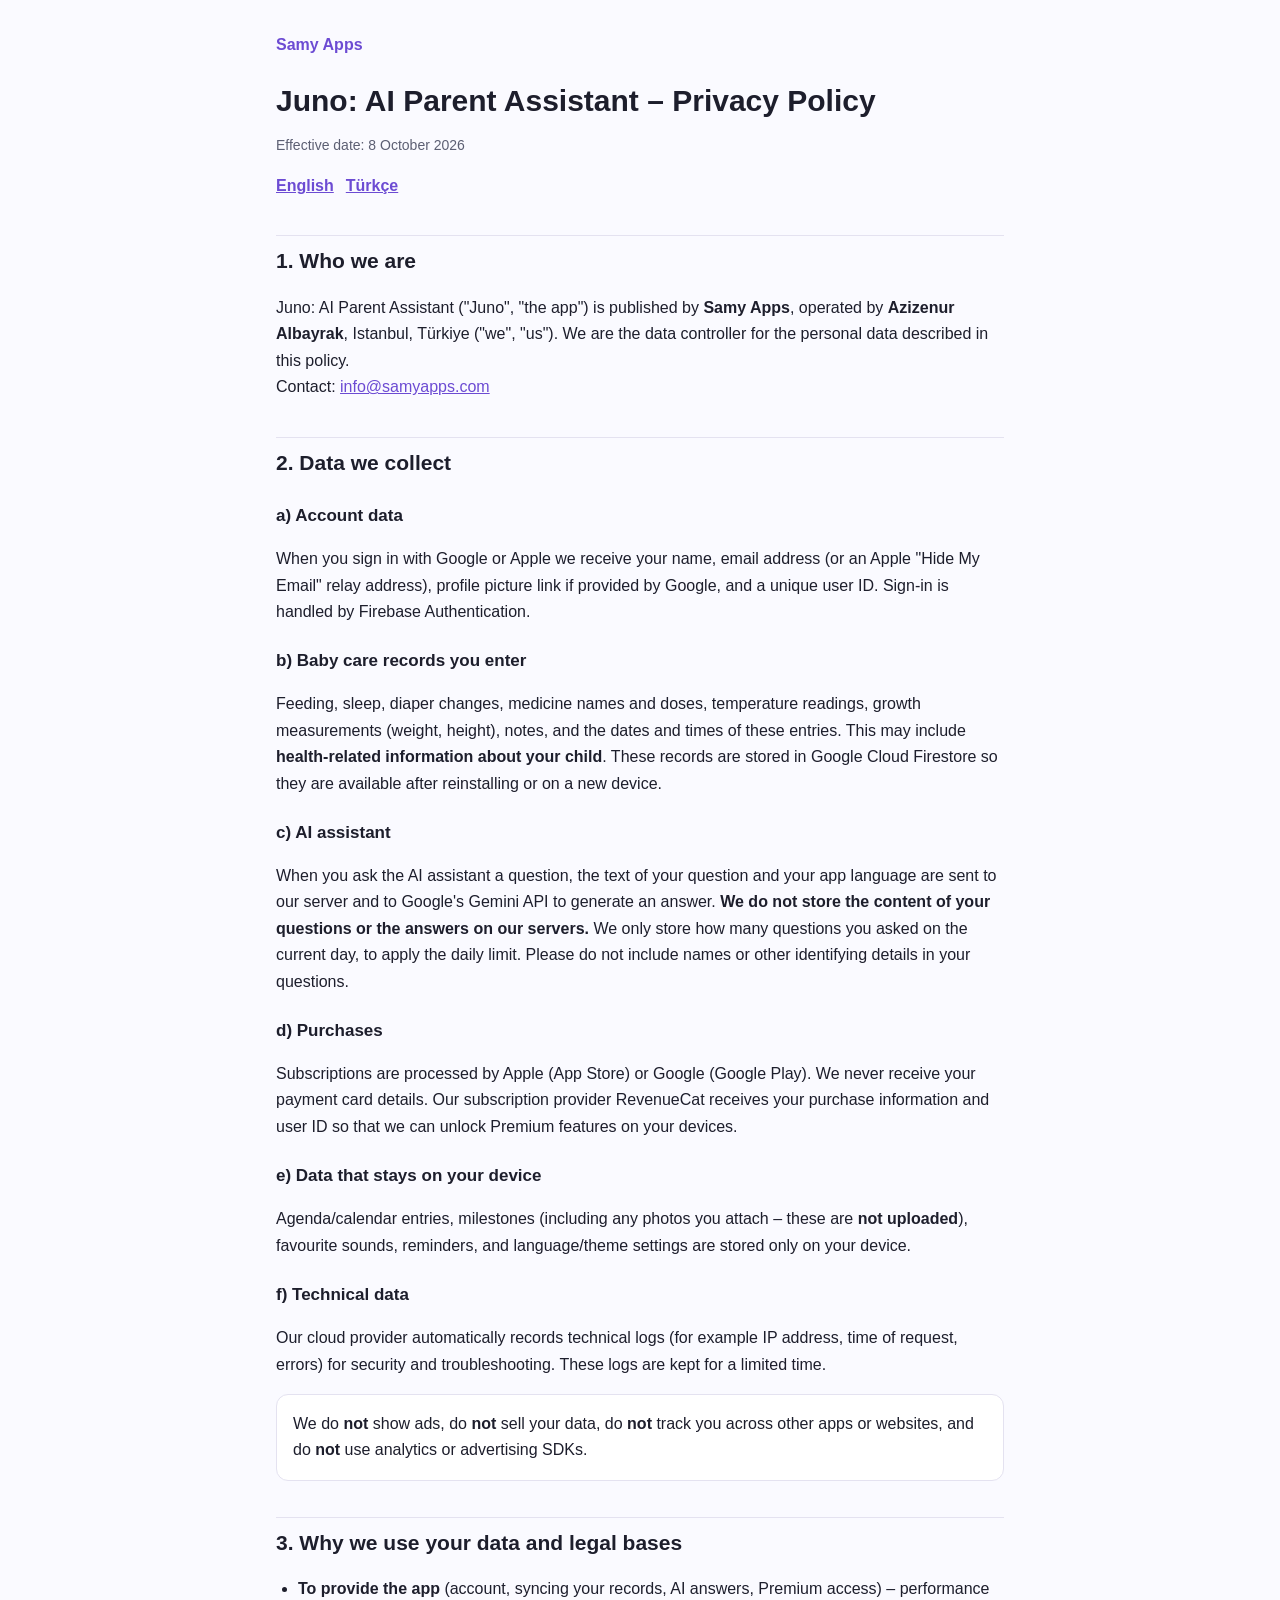
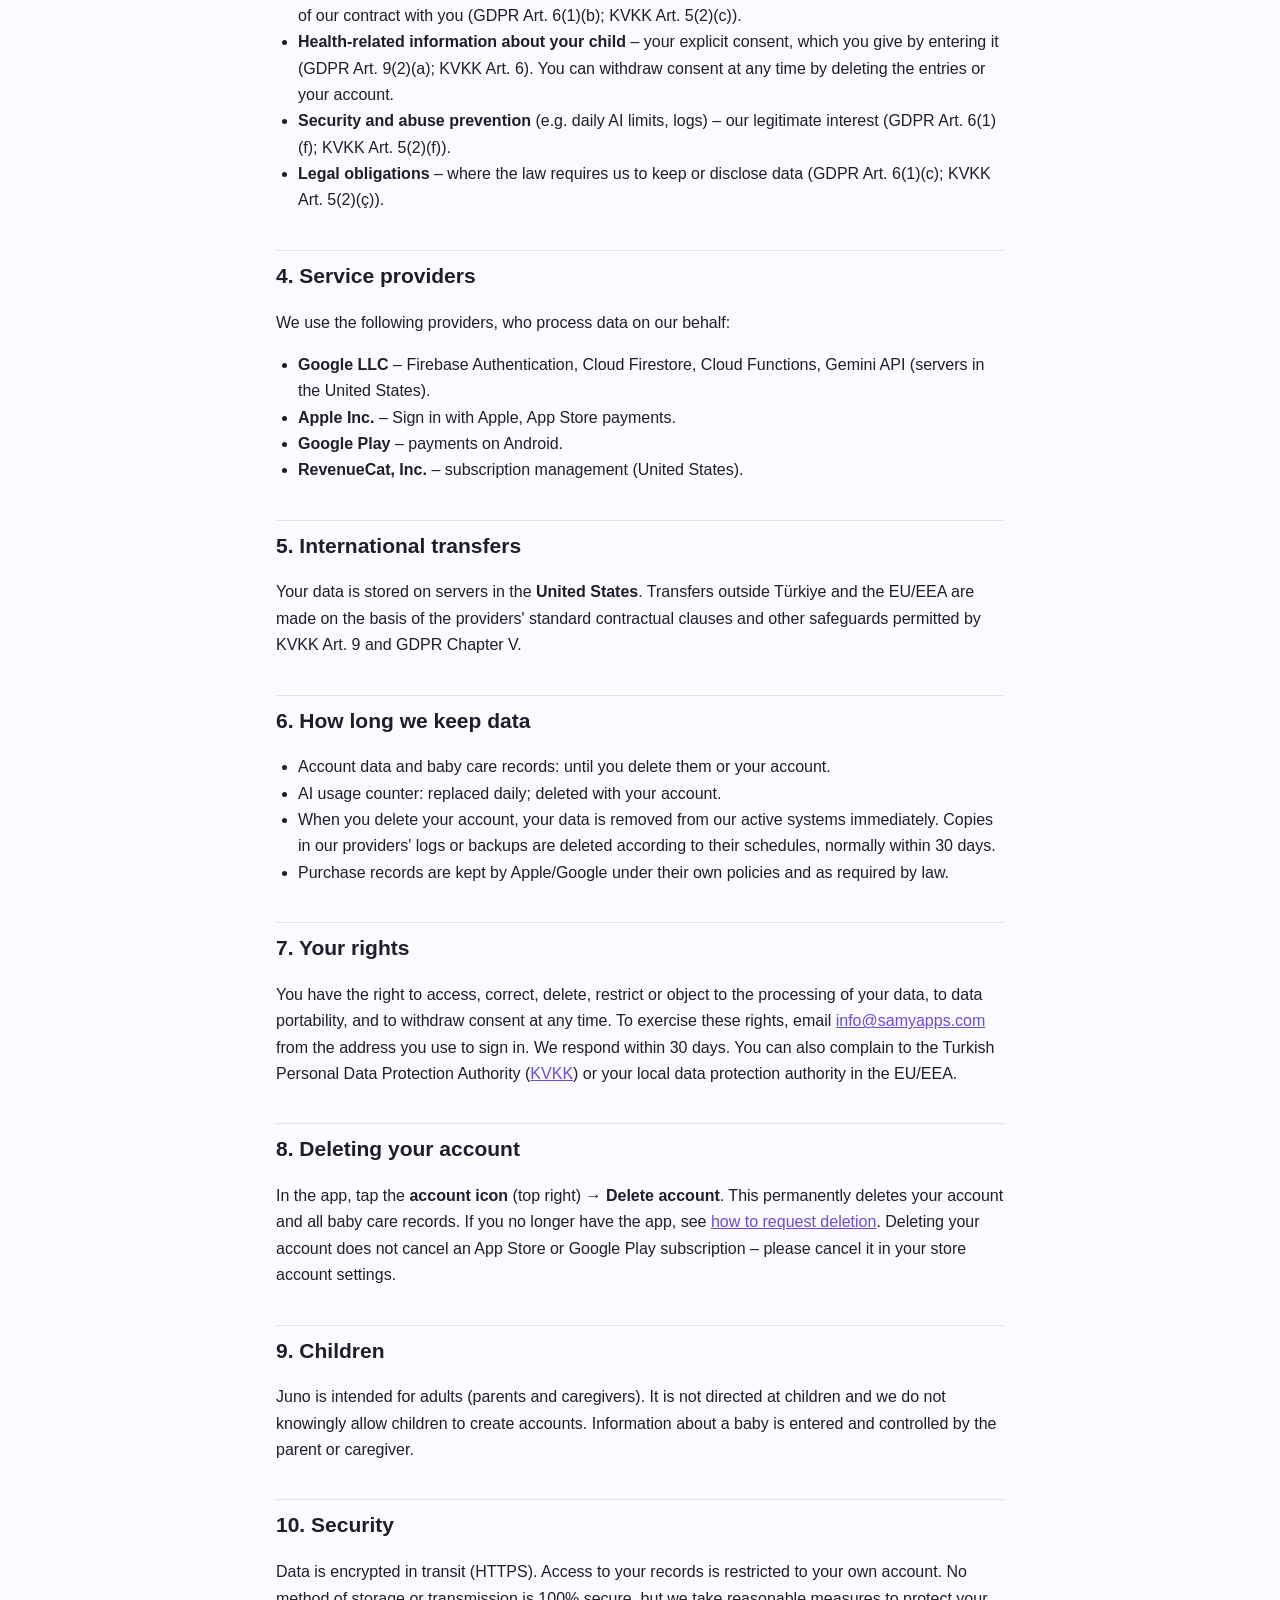
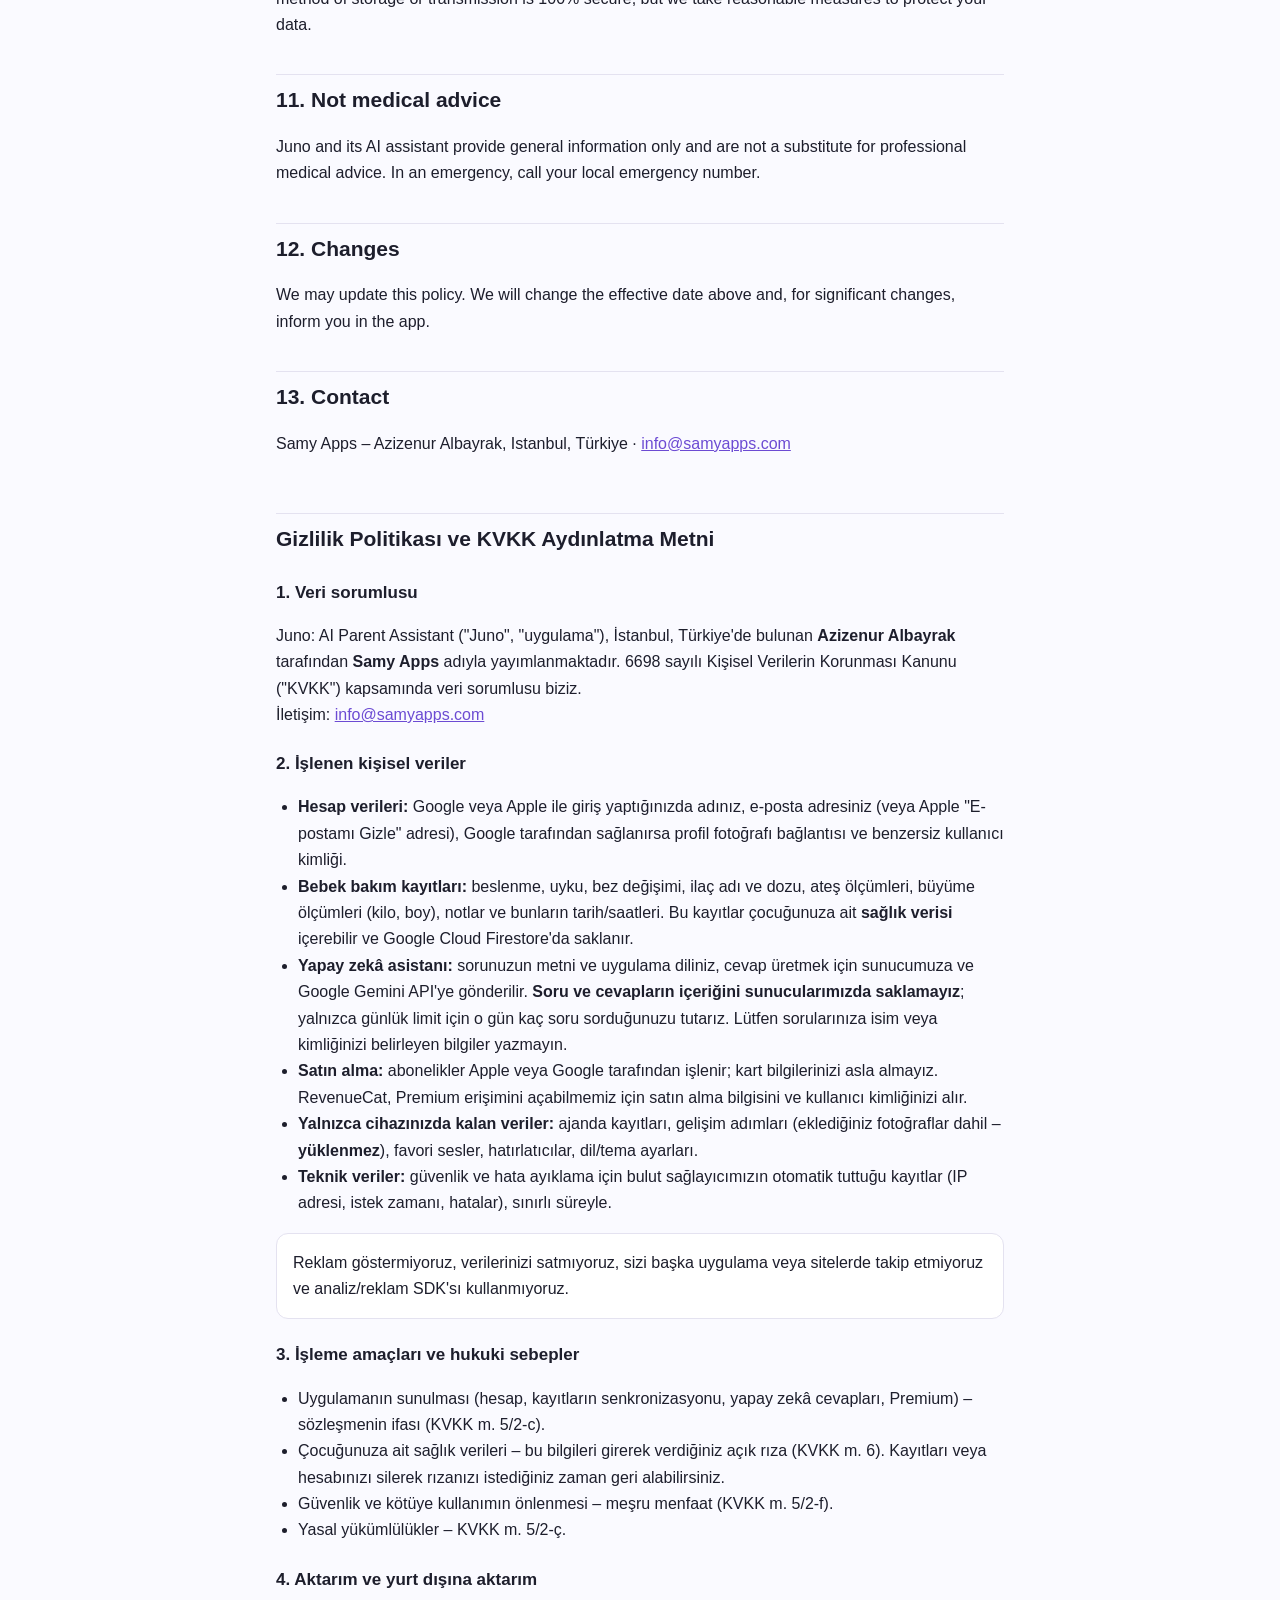
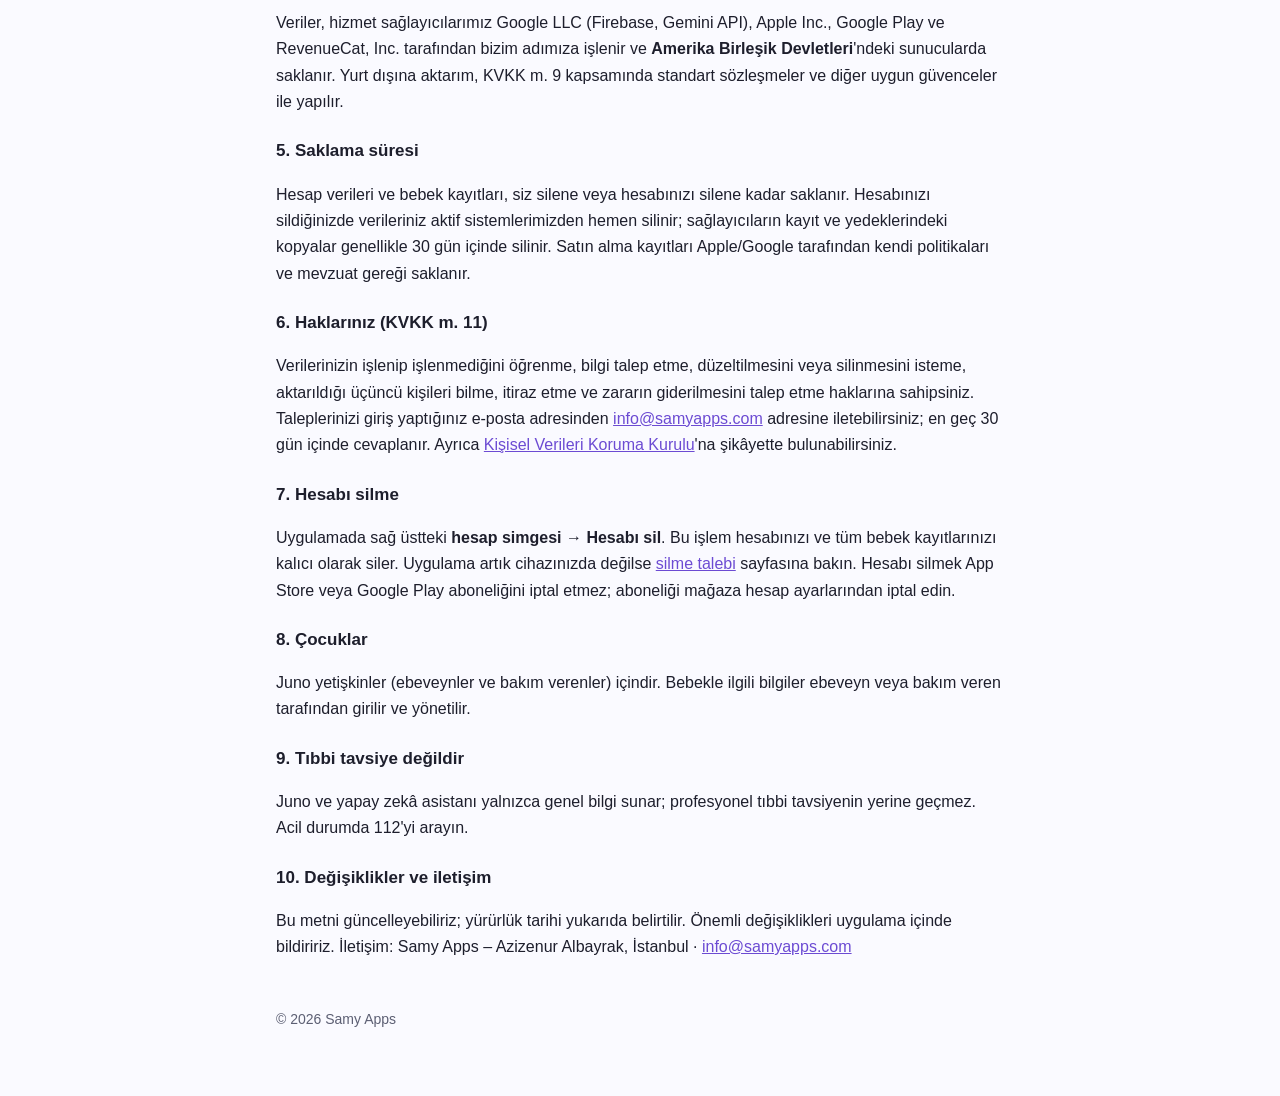
==== juno/privacy/index.html @ 51da1aa6 "Juno privacy policy, terms of use and account deletion pages Co-Authored-By: Claude Opus 5.5 <norepl" ====
<!doctype html>
<html lang="en">
<head>
<meta charset="utf-8">
<meta name="viewport" content="width=device-width, initial-scale=1">
<title>Juno – Privacy Policy</title>
<link rel="stylesheet" href="/style.css">
</head>
<body>
<main>
  <header><a class="brand" href="/">Samy Apps</a></header>
  <h1>Juno: AI Parent Assistant – Privacy Policy</h1>
  <p class="meta">Effective date: 8 October 2026</p>
  <nav class="lang"><a href="#en">English</a><a href="#tr">Türkçe</a></nav>

  <!-- ===================== ENGLISH ===================== -->
  <section id="en" lang="en">
  <h2>1. Who we are</h2>
  <p>Juno: AI Parent Assistant ("Juno", "the app") is published by <strong>Samy Apps</strong>, operated by
  <strong>Azizenur Albayrak</strong>, Istanbul, Türkiye ("we", "us"). We are the data controller for the
  personal data described in this policy.<br>
  Contact: <a href="mailto:info@samyapps.com">info@samyapps.com</a></p>

  <h2>2. Data we collect</h2>
  <h3>a) Account data</h3>
  <p>When you sign in with Google or Apple we receive your name, email address (or an Apple "Hide My Email"
  relay address), profile picture link if provided by Google, and a unique user ID. Sign-in is handled by
  Firebase Authentication.</p>

  <h3>b) Baby care records you enter</h3>
  <p>Feeding, sleep, diaper changes, medicine names and doses, temperature readings, growth measurements
  (weight, height), notes, and the dates and times of these entries. This may include
  <strong>health-related information about your child</strong>. These records are stored in Google Cloud
  Firestore so they are available after reinstalling or on a new device.</p>

  <h3>c) AI assistant</h3>
  <p>When you ask the AI assistant a question, the text of your question and your app language are sent to
  our server and to Google's Gemini API to generate an answer. <strong>We do not store the content of your
  questions or the answers on our servers.</strong> We only store how many questions you asked on the current
  day, to apply the daily limit. Please do not include names or other identifying details in your questions.</p>

  <h3>d) Purchases</h3>
  <p>Subscriptions are processed by Apple (App Store) or Google (Google Play). We never receive your payment
  card details. Our subscription provider RevenueCat receives your purchase information and user ID so that
  we can unlock Premium features on your devices.</p>

  <h3>e) Data that stays on your device</h3>
  <p>Agenda/calendar entries, milestones (including any photos you attach – these are <strong>not
  uploaded</strong>), favourite sounds, reminders, and language/theme settings are stored only on your
  device.</p>

  <h3>f) Technical data</h3>
  <p>Our cloud provider automatically records technical logs (for example IP address, time of request,
  errors) for security and troubleshooting. These logs are kept for a limited time.</p>

  <div class="box">We do <strong>not</strong> show ads, do <strong>not</strong> sell your data, do
  <strong>not</strong> track you across other apps or websites, and do <strong>not</strong> use analytics
  or advertising SDKs.</div>

  <h2>3. Why we use your data and legal bases</h2>
  <ul>
    <li><strong>To provide the app</strong> (account, syncing your records, AI answers, Premium access) –
    performance of our contract with you (GDPR Art. 6(1)(b); KVKK Art. 5(2)(c)).</li>
    <li><strong>Health-related information about your child</strong> – your explicit consent, which you give
    by entering it (GDPR Art. 9(2)(a); KVKK Art. 6). You can withdraw consent at any time by deleting the
    entries or your account.</li>
    <li><strong>Security and abuse prevention</strong> (e.g. daily AI limits, logs) – our legitimate interest
    (GDPR Art. 6(1)(f); KVKK Art. 5(2)(f)).</li>
    <li><strong>Legal obligations</strong> – where the law requires us to keep or disclose data
    (GDPR Art. 6(1)(c); KVKK Art. 5(2)(ç)).</li>
  </ul>

  <h2>4. Service providers</h2>
  <p>We use the following providers, who process data on our behalf:</p>
  <ul>
    <li><strong>Google LLC</strong> – Firebase Authentication, Cloud Firestore, Cloud Functions, Gemini API
    (servers in the United States).</li>
    <li><strong>Apple Inc.</strong> – Sign in with Apple, App Store payments.</li>
    <li><strong>Google Play</strong> – payments on Android.</li>
    <li><strong>RevenueCat, Inc.</strong> – subscription management (United States).</li>
  </ul>

  <h2>5. International transfers</h2>
  <p>Your data is stored on servers in the <strong>United States</strong>. Transfers outside Türkiye and the
  EU/EEA are made on the basis of the providers' standard contractual clauses and other safeguards permitted
  by KVKK Art. 9 and GDPR Chapter V.</p>

  <h2>6. How long we keep data</h2>
  <ul>
    <li>Account data and baby care records: until you delete them or your account.</li>
    <li>AI usage counter: replaced daily; deleted with your account.</li>
    <li>When you delete your account, your data is removed from our active systems immediately. Copies in
    our providers' logs or backups are deleted according to their schedules, normally within 30 days.</li>
    <li>Purchase records are kept by Apple/Google under their own policies and as required by law.</li>
  </ul>

  <h2>7. Your rights</h2>
  <p>You have the right to access, correct, delete, restrict or object to the processing of your data, to
  data portability, and to withdraw consent at any time. To exercise these rights, email
  <a href="mailto:info@samyapps.com">info@samyapps.com</a> from the address you use to sign in. We respond
  within 30 days. You can also complain to the Turkish Personal Data Protection Authority
  (<a href="https://www.kvkk.gov.tr">KVKK</a>) or your local data protection authority in the EU/EEA.</p>

  <h2>8. Deleting your account</h2>
  <p>In the app, tap the <strong>account icon</strong> (top right) → <strong>Delete account</strong>.
  This permanently deletes your account and all baby care records. If you no longer have the app, see
  <a href="/juno/delete-account/">how to request deletion</a>. Deleting your account does not cancel an
  App Store or Google Play subscription – please cancel it in your store account settings.</p>

  <h2>9. Children</h2>
  <p>Juno is intended for adults (parents and caregivers). It is not directed at children and we do not
  knowingly allow children to create accounts. Information about a baby is entered and controlled by the
  parent or caregiver.</p>

  <h2>10. Security</h2>
  <p>Data is encrypted in transit (HTTPS). Access to your records is restricted to your own account. No
  method of storage or transmission is 100% secure, but we take reasonable measures to protect your data.</p>

  <h2>11. Not medical advice</h2>
  <p>Juno and its AI assistant provide general information only and are not a substitute for professional
  medical advice. In an emergency, call your local emergency number.</p>

  <h2>12. Changes</h2>
  <p>We may update this policy. We will change the effective date above and, for significant changes,
  inform you in the app.</p>

  <h2>13. Contact</h2>
  <p>Samy Apps – Azizenur Albayrak, Istanbul, Türkiye ·
  <a href="mailto:info@samyapps.com">info@samyapps.com</a></p>
  </section>

  <!-- ===================== TÜRKÇE ===================== -->
  <section id="tr" lang="tr">
  <h2 style="margin-top:56px">Gizlilik Politikası ve KVKK Aydınlatma Metni</h2>

  <h3>1. Veri sorumlusu</h3>
  <p>Juno: AI Parent Assistant ("Juno", "uygulama"), İstanbul, Türkiye'de bulunan <strong>Azizenur
  Albayrak</strong> tarafından <strong>Samy Apps</strong> adıyla yayımlanmaktadır. 6698 sayılı Kişisel
  Verilerin Korunması Kanunu ("KVKK") kapsamında veri sorumlusu biziz.<br>
  İletişim: <a href="mailto:info@samyapps.com">info@samyapps.com</a></p>

  <h3>2. İşlenen kişisel veriler</h3>
  <ul>
    <li><strong>Hesap verileri:</strong> Google veya Apple ile giriş yaptığınızda adınız, e-posta adresiniz
    (veya Apple "E-postamı Gizle" adresi), Google tarafından sağlanırsa profil fotoğrafı bağlantısı ve benzersiz
    kullanıcı kimliği.</li>
    <li><strong>Bebek bakım kayıtları:</strong> beslenme, uyku, bez değişimi, ilaç adı ve dozu, ateş ölçümleri,
    büyüme ölçümleri (kilo, boy), notlar ve bunların tarih/saatleri. Bu kayıtlar çocuğunuza ait <strong>sağlık
    verisi</strong> içerebilir ve Google Cloud Firestore'da saklanır.</li>
    <li><strong>Yapay zekâ asistanı:</strong> sorunuzun metni ve uygulama diliniz, cevap üretmek için
    sunucumuza ve Google Gemini API'ye gönderilir. <strong>Soru ve cevapların içeriğini sunucularımızda
    saklamayız</strong>; yalnızca günlük limit için o gün kaç soru sorduğunuzu tutarız. Lütfen sorularınıza
    isim veya kimliğinizi belirleyen bilgiler yazmayın.</li>
    <li><strong>Satın alma:</strong> abonelikler Apple veya Google tarafından işlenir; kart bilgilerinizi
    asla almayız. RevenueCat, Premium erişimini açabilmemiz için satın alma bilgisini ve kullanıcı kimliğinizi
    alır.</li>
    <li><strong>Yalnızca cihazınızda kalan veriler:</strong> ajanda kayıtları, gelişim adımları (eklediğiniz
    fotoğraflar dahil – <strong>yüklenmez</strong>), favori sesler, hatırlatıcılar, dil/tema ayarları.</li>
    <li><strong>Teknik veriler:</strong> güvenlik ve hata ayıklama için bulut sağlayıcımızın otomatik tuttuğu
    kayıtlar (IP adresi, istek zamanı, hatalar), sınırlı süreyle.</li>
  </ul>
  <div class="box">Reklam göstermiyoruz, verilerinizi satmıyoruz, sizi başka uygulama veya sitelerde takip
  etmiyoruz ve analiz/reklam SDK'sı kullanmıyoruz.</div>

  <h3>3. İşleme amaçları ve hukuki sebepler</h3>
  <ul>
    <li>Uygulamanın sunulması (hesap, kayıtların senkronizasyonu, yapay zekâ cevapları, Premium) – sözleşmenin
    ifası (KVKK m. 5/2-c).</li>
    <li>Çocuğunuza ait sağlık verileri – bu bilgileri girerek verdiğiniz açık rıza (KVKK m. 6). Kayıtları veya
    hesabınızı silerek rızanızı istediğiniz zaman geri alabilirsiniz.</li>
    <li>Güvenlik ve kötüye kullanımın önlenmesi – meşru menfaat (KVKK m. 5/2-f).</li>
    <li>Yasal yükümlülükler – KVKK m. 5/2-ç.</li>
  </ul>

  <h3>4. Aktarım ve yurt dışına aktarım</h3>
  <p>Veriler, hizmet sağlayıcılarımız Google LLC (Firebase, Gemini API), Apple Inc., Google Play ve
  RevenueCat, Inc. tarafından bizim adımıza işlenir ve <strong>Amerika Birleşik Devletleri</strong>'ndeki
  sunucularda saklanır. Yurt dışına aktarım, KVKK m. 9 kapsamında standart sözleşmeler ve diğer uygun
  güvenceler ile yapılır.</p>

  <h3>5. Saklama süresi</h3>
  <p>Hesap verileri ve bebek kayıtları, siz silene veya hesabınızı silene kadar saklanır. Hesabınızı
  sildiğinizde verileriniz aktif sistemlerimizden hemen silinir; sağlayıcıların kayıt ve yedeklerindeki
  kopyalar genellikle 30 gün içinde silinir. Satın alma kayıtları Apple/Google tarafından kendi politikaları
  ve mevzuat gereği saklanır.</p>

  <h3>6. Haklarınız (KVKK m. 11)</h3>
  <p>Verilerinizin işlenip işlenmediğini öğrenme, bilgi talep etme, düzeltilmesini veya silinmesini isteme,
  aktarıldığı üçüncü kişileri bilme, itiraz etme ve zararın giderilmesini talep etme haklarına sahipsiniz.
  Taleplerinizi giriş yaptığınız e-posta adresinden <a href="mailto:info@samyapps.com">info@samyapps.com</a>
  adresine iletebilirsiniz; en geç 30 gün içinde cevaplanır. Ayrıca
  <a href="https://www.kvkk.gov.tr">Kişisel Verileri Koruma Kurulu</a>'na şikâyette bulunabilirsiniz.</p>

  <h3>7. Hesabı silme</h3>
  <p>Uygulamada sağ üstteki <strong>hesap simgesi</strong> → <strong>Hesabı sil</strong>. Bu işlem hesabınızı
  ve tüm bebek kayıtlarınızı kalıcı olarak siler. Uygulama artık cihazınızda değilse
  <a href="/juno/delete-account/#tr">silme talebi</a> sayfasına bakın. Hesabı silmek App Store veya Google Play
  aboneliğini iptal etmez; aboneliği mağaza hesap ayarlarından iptal edin.</p>

  <h3>8. Çocuklar</h3>
  <p>Juno yetişkinler (ebeveynler ve bakım verenler) içindir. Bebekle ilgili bilgiler ebeveyn veya bakım
  veren tarafından girilir ve yönetilir.</p>

  <h3>9. Tıbbi tavsiye değildir</h3>
  <p>Juno ve yapay zekâ asistanı yalnızca genel bilgi sunar; profesyonel tıbbi tavsiyenin yerine geçmez.
  Acil durumda 112'yi arayın.</p>

  <h3>10. Değişiklikler ve iletişim</h3>
  <p>Bu metni güncelleyebiliriz; yürürlük tarihi yukarıda belirtilir. Önemli değişiklikleri uygulama içinde
  bildiririz. İletişim: Samy Apps – Azizenur Albayrak, İstanbul ·
  <a href="mailto:info@samyapps.com">info@samyapps.com</a></p>
  </section>

  <footer>© 2026 Samy Apps</footer>
</main>
</body>
</html>
---- style.css ----
:root {
  --bg: #fafaff;
  --text: #1d1e2c;
  --muted: #5c5f73;
  --accent: #6c4bd3;
  --line: #e4e2f0;
  --card: #ffffff;
}
@media (prefers-color-scheme: dark) {
  :root {
    --bg: #0f1018;
    --text: #e9e8f2;
    --muted: #a3a2b8;
    --accent: #a993ff;
    --line: #2a2a3a;
    --card: #171826;
  }
}
* { box-sizing: border-box; }
body {
  margin: 0;
  background: var(--bg);
  color: var(--text);
  font: 16px/1.65 -apple-system, BlinkMacSystemFont, "Segoe UI", Roboto, sans-serif;
}
main { max-width: 760px; margin: 0 auto; padding: 32px 16px 64px; }
header { margin-bottom: 24px; }
header .brand { color: var(--accent); font-weight: 700; text-decoration: none; }
h1 { font-size: 30px; line-height: 1.25; margin: 8px 0 4px; }
h2 { font-size: 21px; margin: 36px 0 8px; padding-top: 8px; border-top: 1px solid var(--line); }
h3 { font-size: 17px; margin: 22px 0 4px; }
p, li { color: var(--text); }
.meta { color: var(--muted); font-size: 14px; }
.lang { display: flex; gap: 12px; margin: 16px 0 8px; }
.lang a { color: var(--accent); font-weight: 600; }
.box { background: var(--card); border: 1px solid var(--line); border-radius: 12px; padding: 16px; margin: 16px 0; }
a { color: var(--accent); }
ul { padding-left: 22px; }
footer { margin-top: 48px; color: var(--muted); font-size: 14px; }
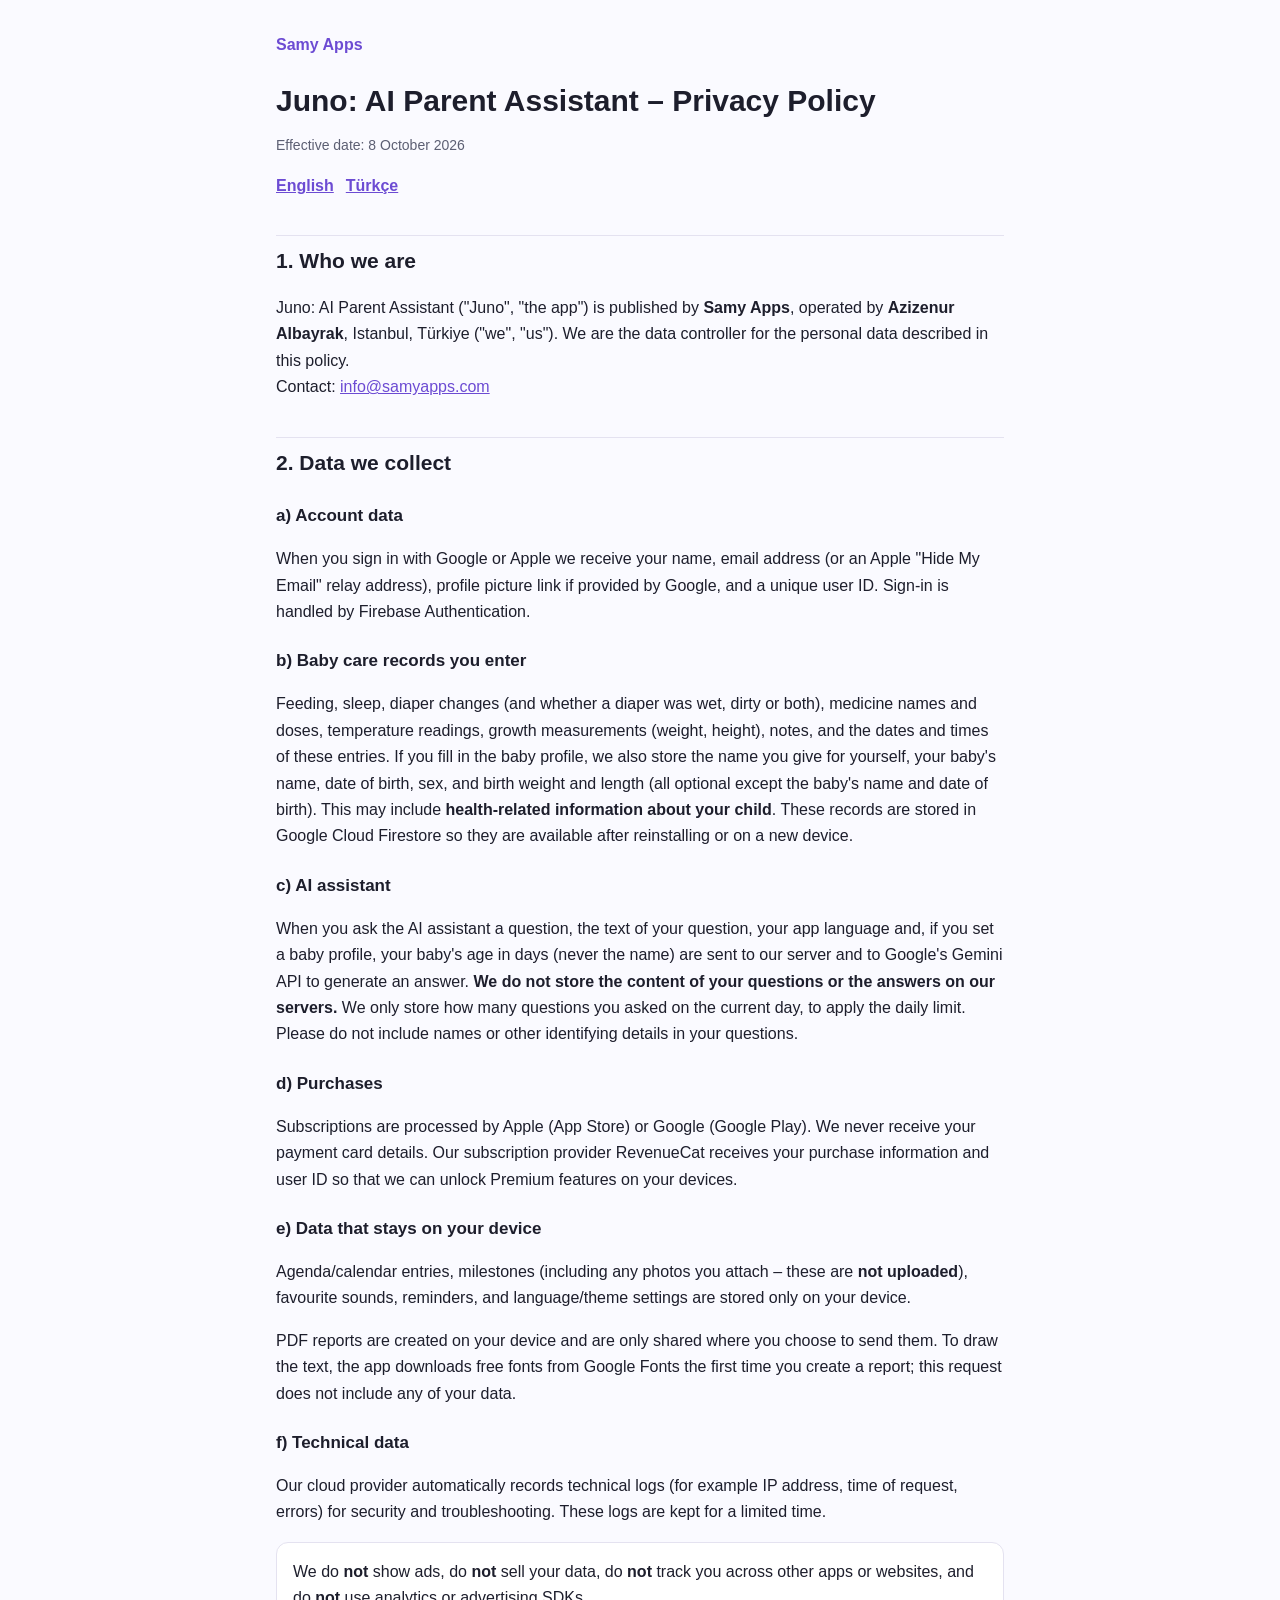
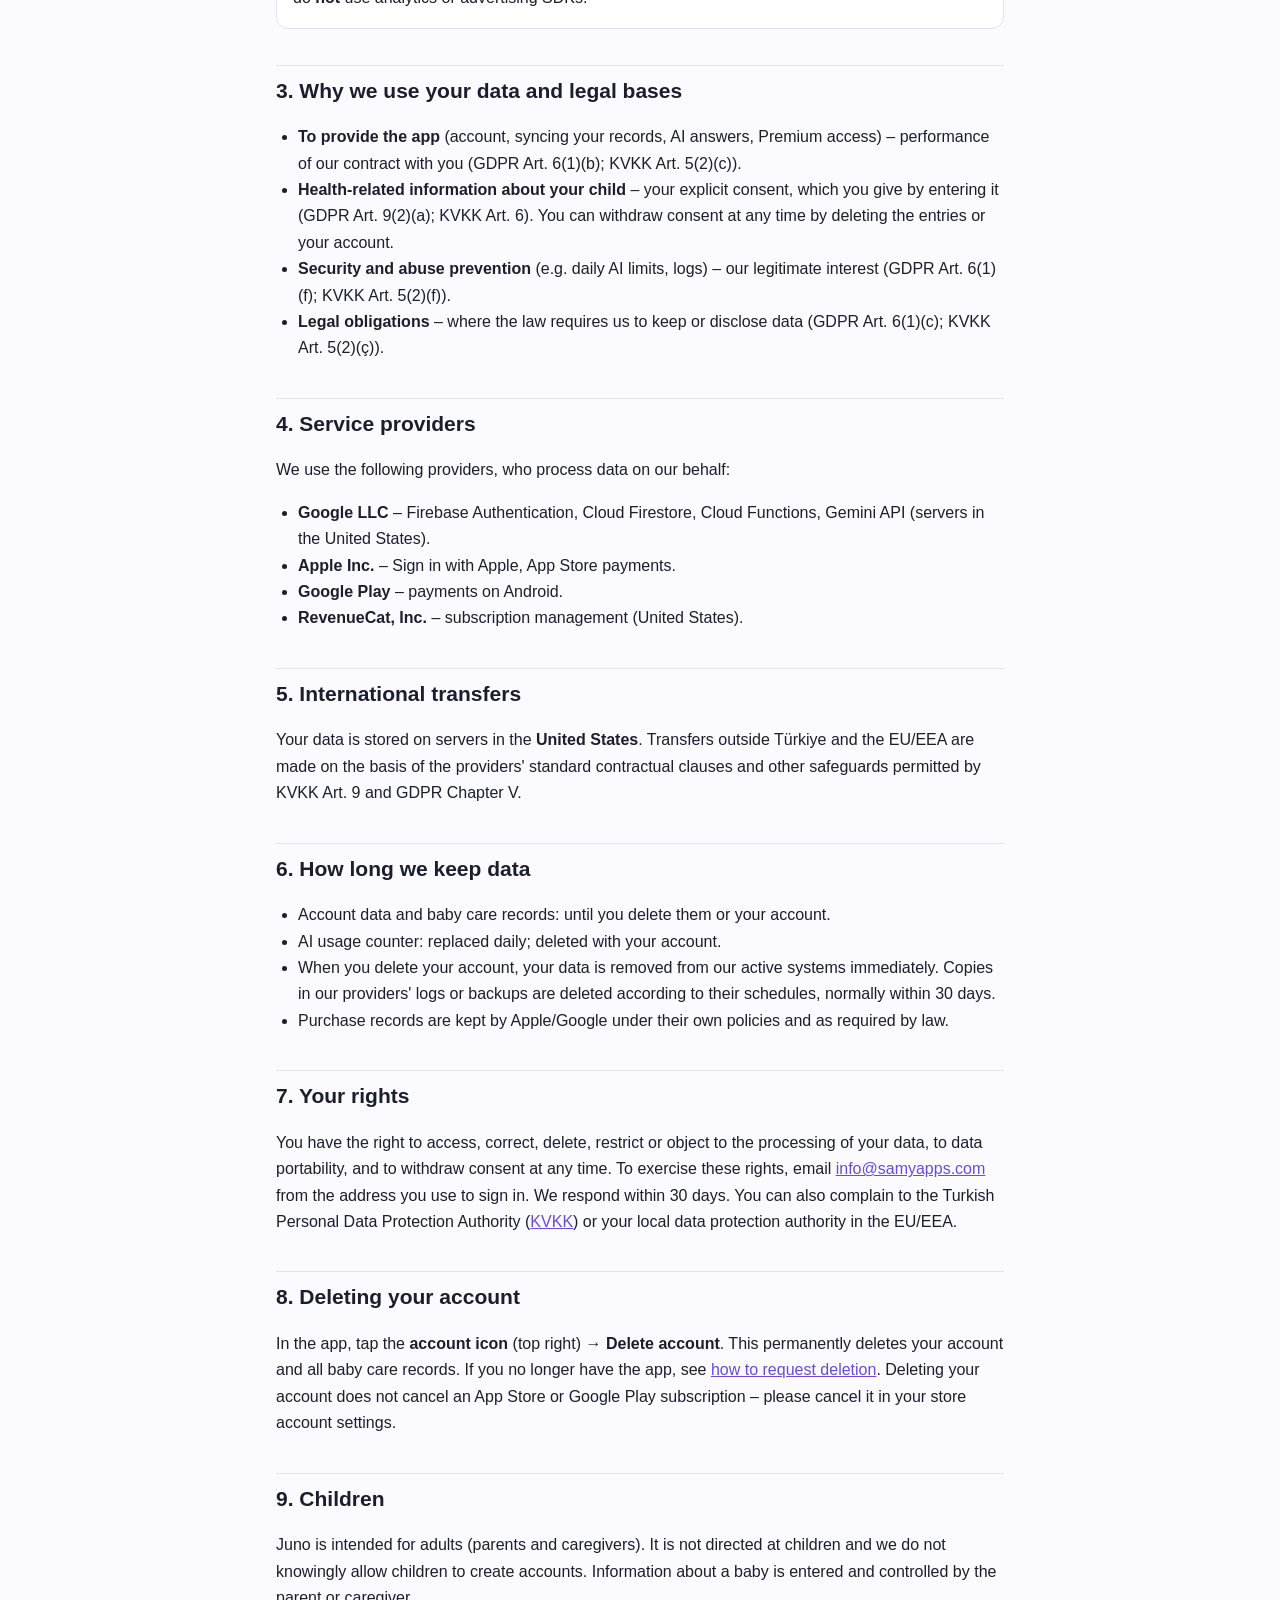
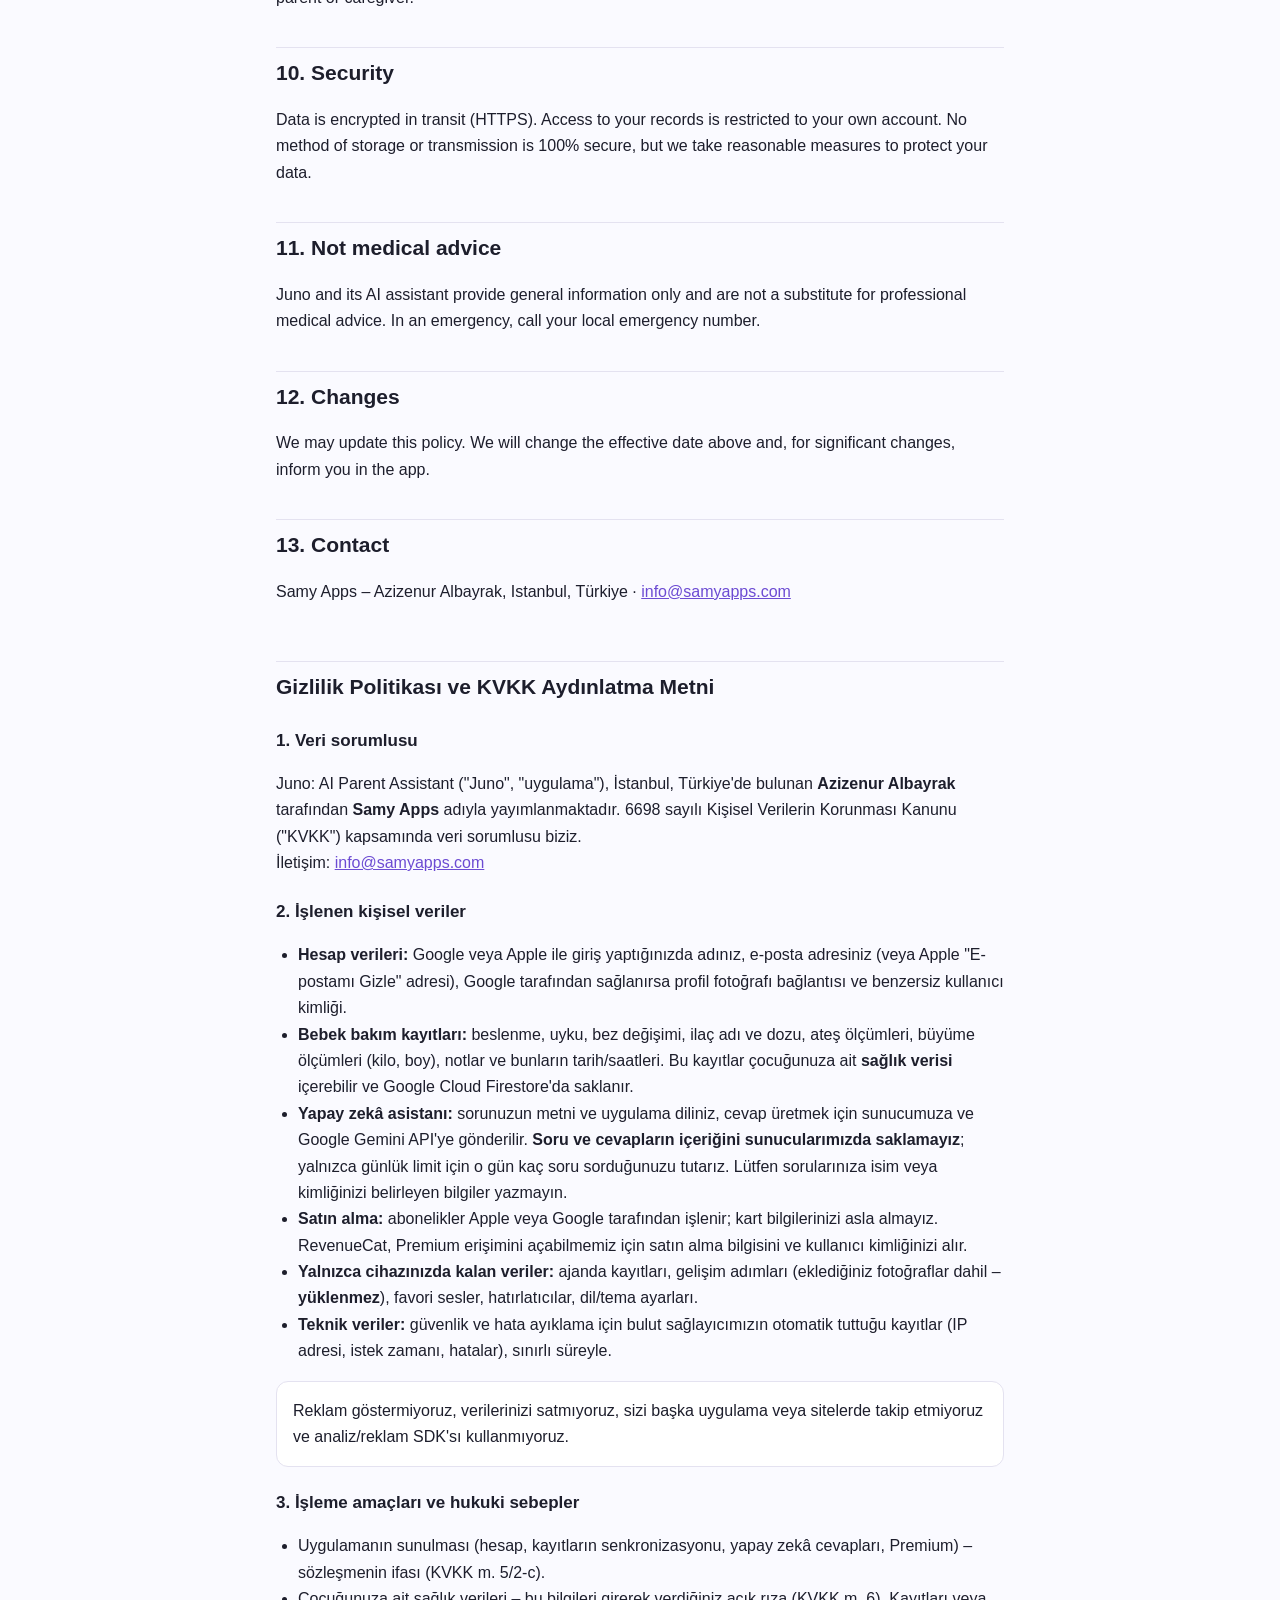
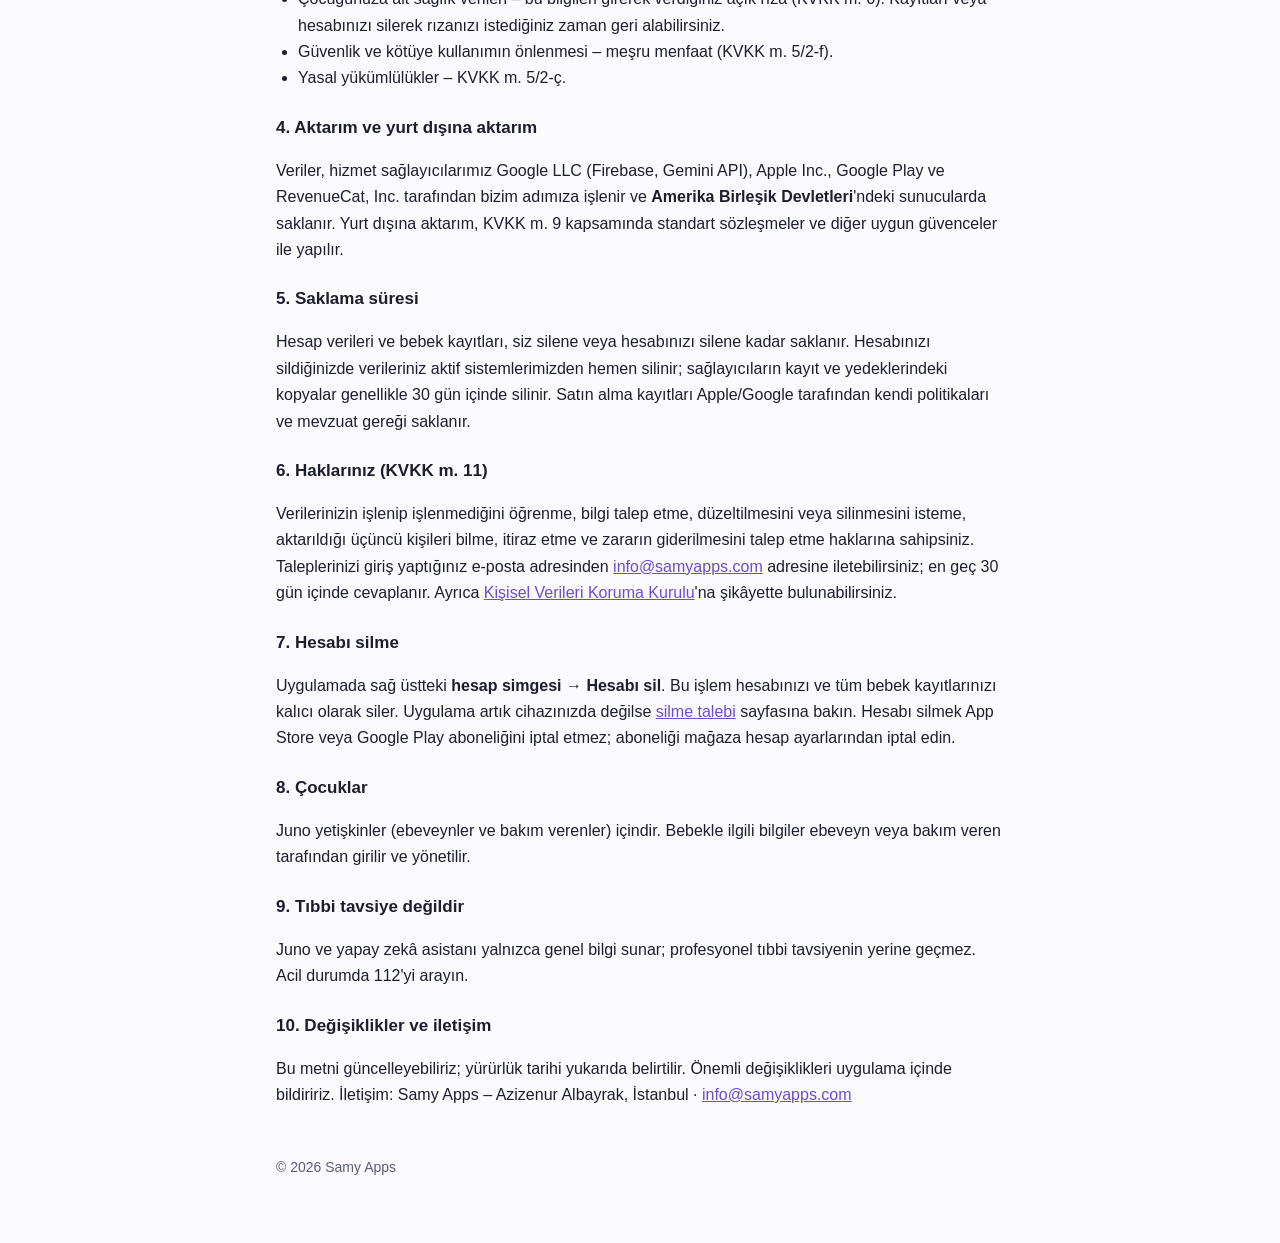
==== commit 168960ad: "Privacy: baby profile, diaper type, AI age, PDF fonts (publish with Juno 1.2) Co-Authored-By: Claude" ====
--- a/juno/privacy/index.html
+++ b/juno/privacy/index.html
@@ -28,14 +28,17 @@
   Firebase Authentication.</p>
 
   <h3>b) Baby care records you enter</h3>
-  <p>Feeding, sleep, diaper changes, medicine names and doses, temperature readings, growth measurements
-  (weight, height), notes, and the dates and times of these entries. This may include
+  <p>Feeding, sleep, diaper changes (and whether a diaper was wet, dirty or both), medicine names and doses,
+  temperature readings, growth measurements (weight, height), notes, and the dates and times of these entries.
+  If you fill in the baby profile, we also store the name you give for yourself, your baby's name, date of
+  birth, sex, and birth weight and length (all optional except the baby's name and date of birth). This may include
   <strong>health-related information about your child</strong>. These records are stored in Google Cloud
   Firestore so they are available after reinstalling or on a new device.</p>
 
   <h3>c) AI assistant</h3>
-  <p>When you ask the AI assistant a question, the text of your question and your app language are sent to
-  our server and to Google's Gemini API to generate an answer. <strong>We do not store the content of your
+  <p>When you ask the AI assistant a question, the text of your question, your app language and, if you set
+  a baby profile, your baby's age in days (never the name) are sent to our server and to Google's Gemini API
+  to generate an answer. <strong>We do not store the content of your
   questions or the answers on our servers.</strong> We only store how many questions you asked on the current
   day, to apply the daily limit. Please do not include names or other identifying details in your questions.</p>
 
@@ -48,6 +51,9 @@
   <p>Agenda/calendar entries, milestones (including any photos you attach – these are <strong>not
   uploaded</strong>), favourite sounds, reminders, and language/theme settings are stored only on your
   device.</p>
+  <p>PDF reports are created on your device and are only shared where you choose to send them. To draw
+  the text, the app downloads free fonts from Google Fonts the first time you create a report; this request
+  does not include any of your data.</p>
 
   <h3>f) Technical data</h3>
   <p>Our cloud provider automatically records technical logs (for example IP address, time of request,
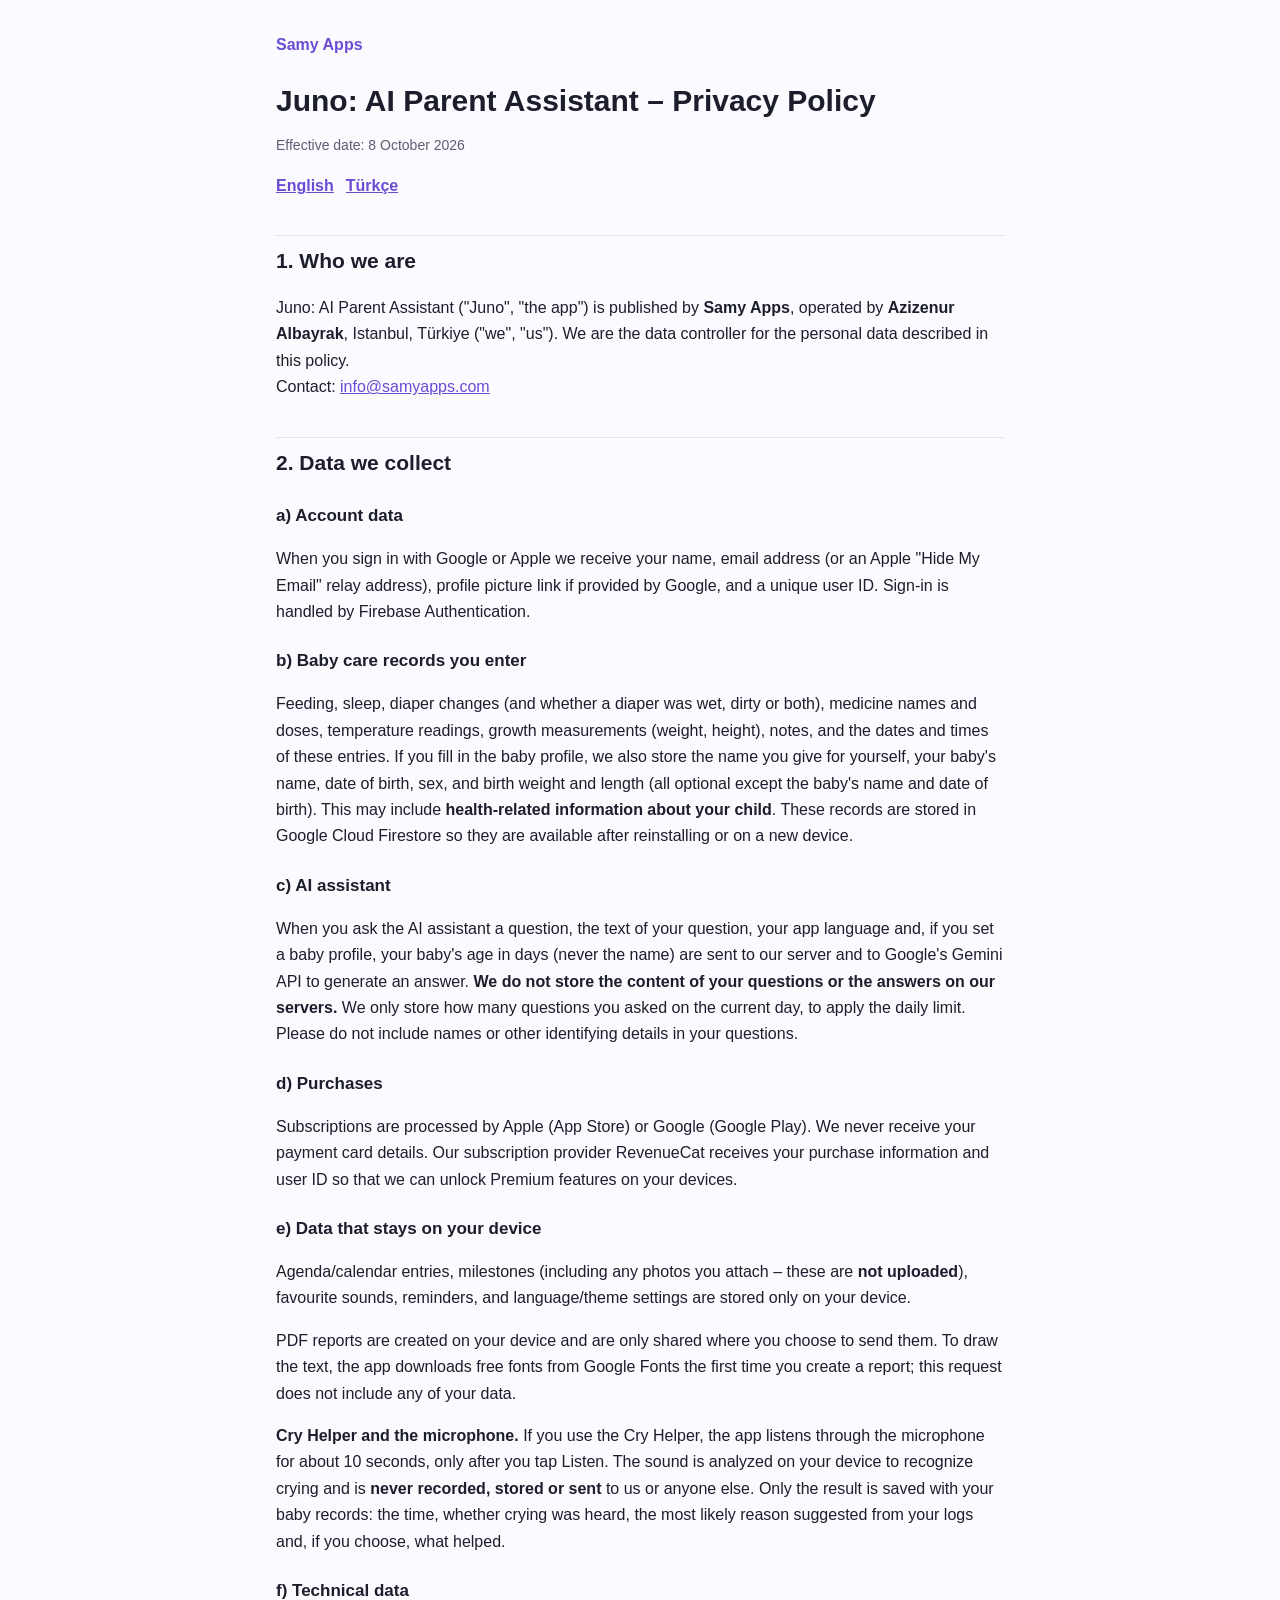
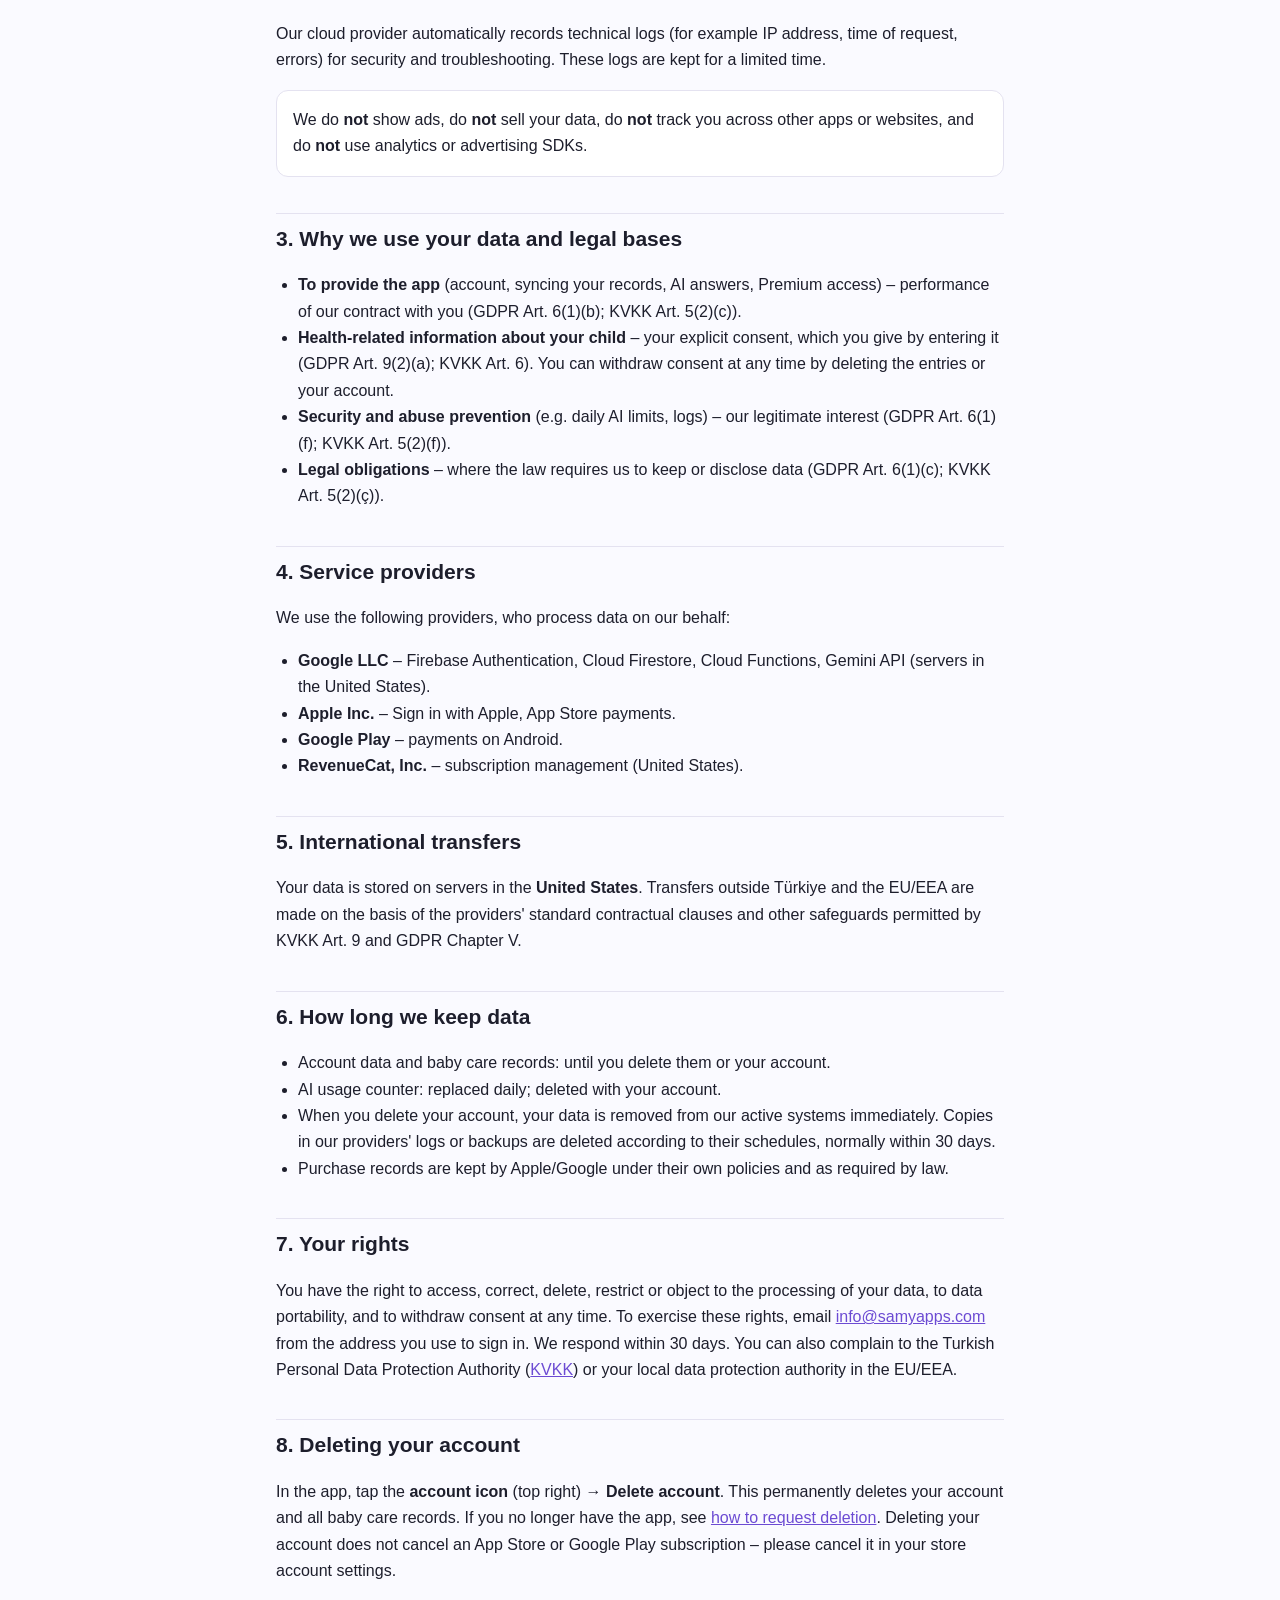
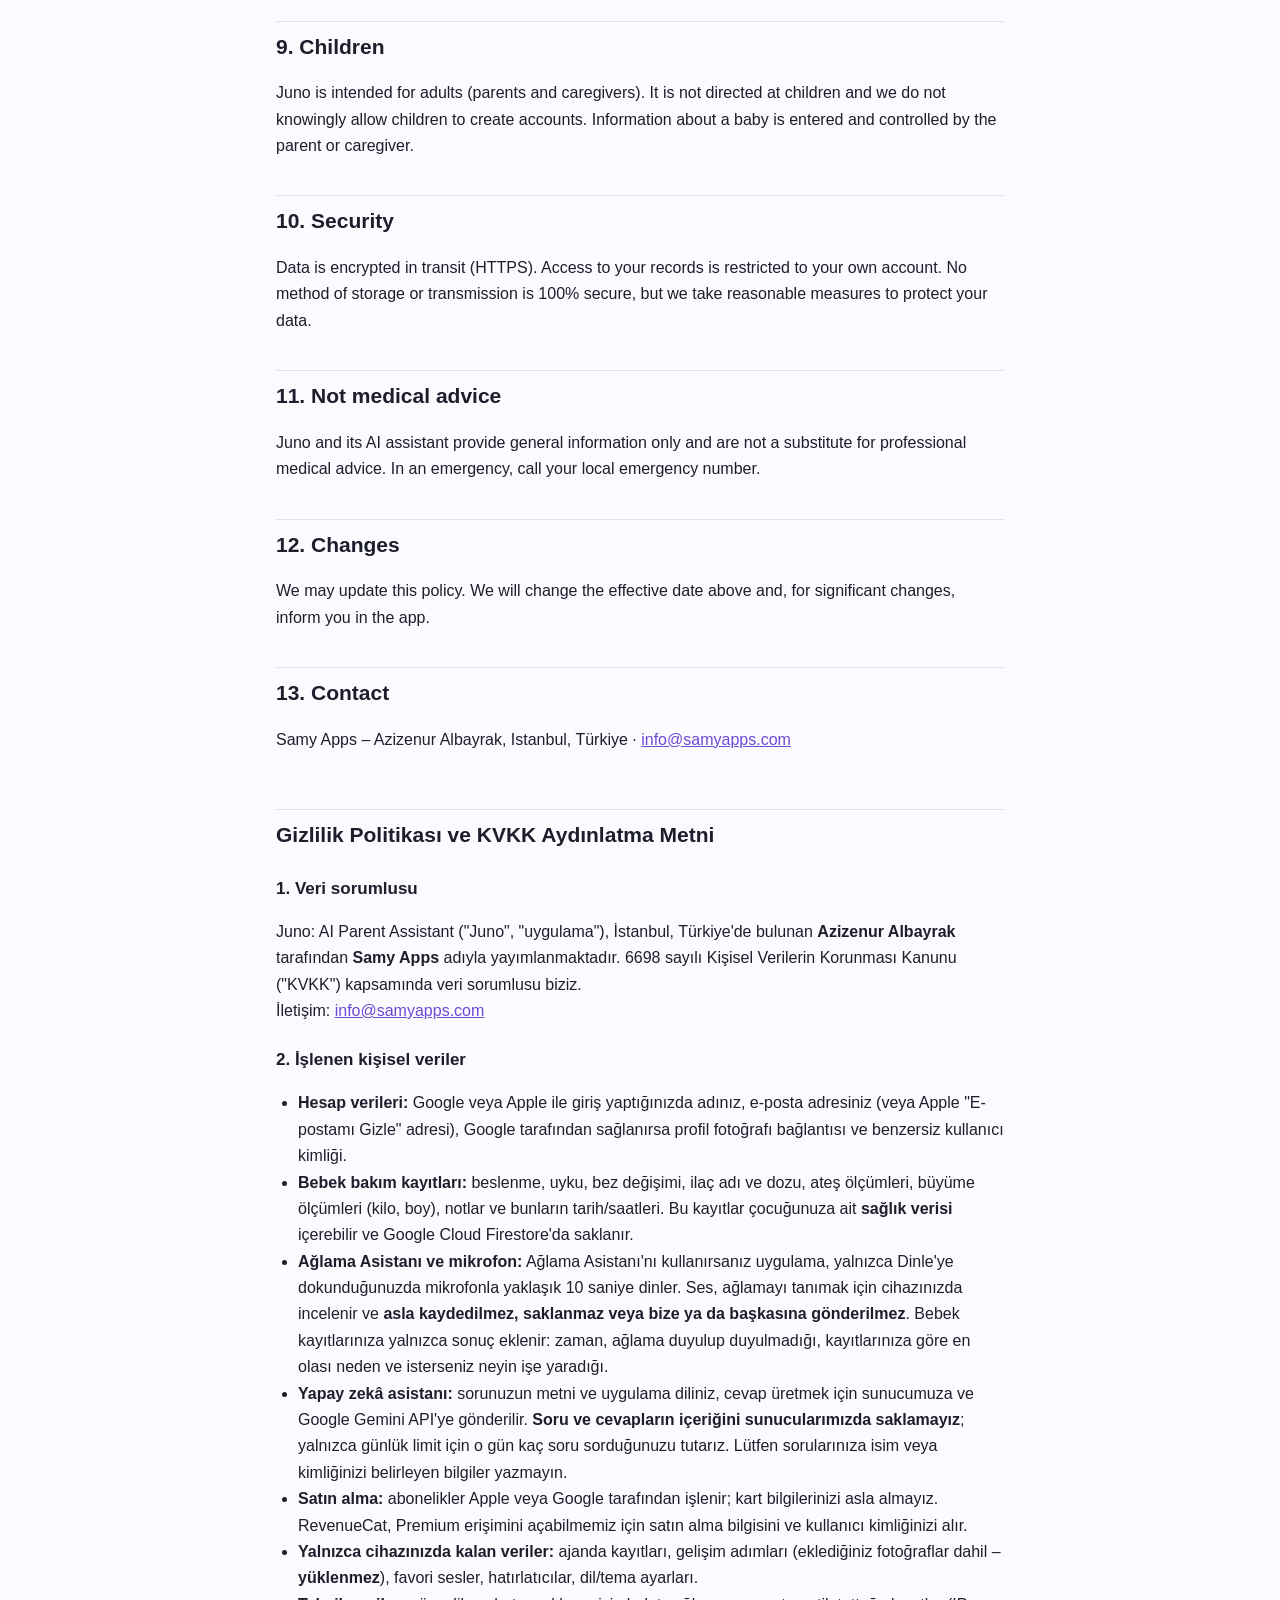
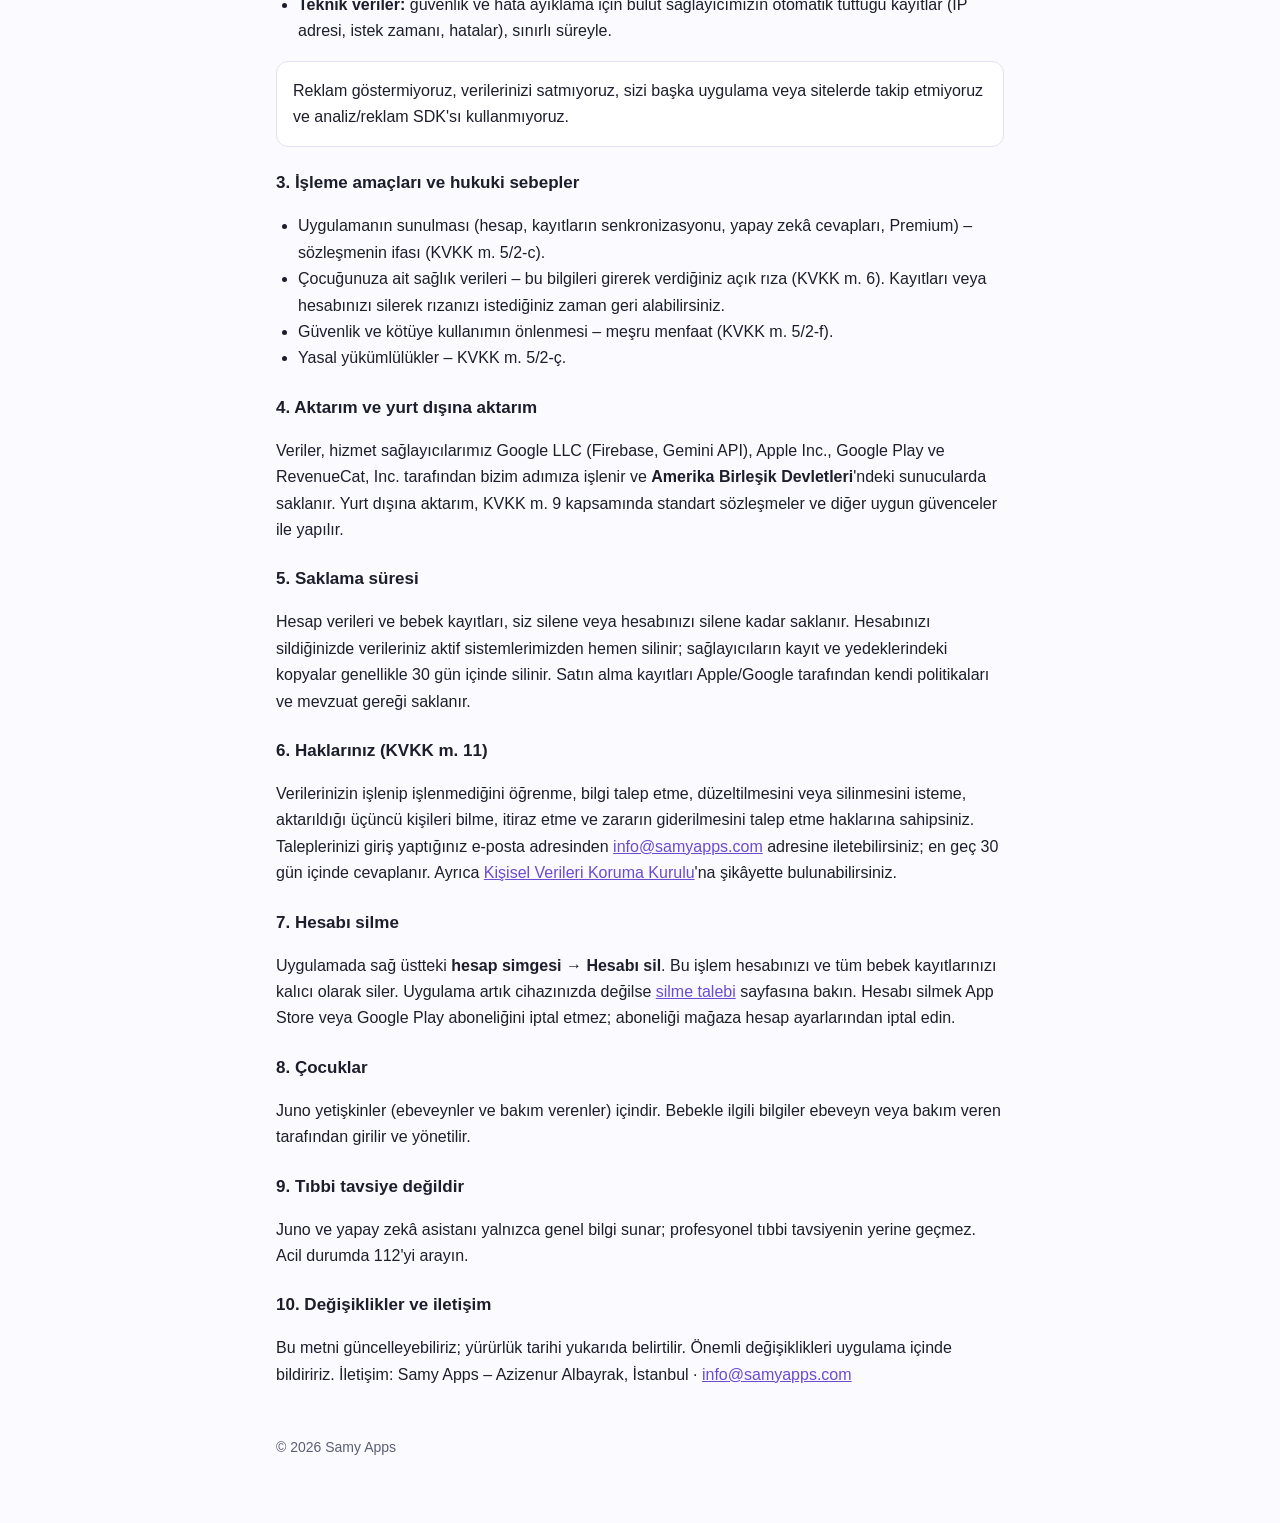
==== commit 8f02478a: "Privacy: Cry Helper microphone use (publish with the Cry Helper release) Co-Authored-By: Claude Opus" ====
--- a/juno/privacy/index.html
+++ b/juno/privacy/index.html
@@ -54,6 +54,11 @@
   <p>PDF reports are created on your device and are only shared where you choose to send them. To draw
   the text, the app downloads free fonts from Google Fonts the first time you create a report; this request
   does not include any of your data.</p>
+  <p><strong>Cry Helper and the microphone.</strong> If you use the Cry Helper, the app listens through the
+  microphone for about 10 seconds, only after you tap Listen. The sound is analyzed on your device to
+  recognize crying and is <strong>never recorded, stored or sent</strong> to us or anyone else. Only the
+  result is saved with your baby records: the time, whether crying was heard, the most likely reason
+  suggested from your logs and, if you choose, what helped.</p>
 
   <h3>f) Technical data</h3>
   <p>Our cloud provider automatically records technical logs (for example IP address, time of request,
@@ -153,6 +158,11 @@
     <li><strong>Bebek bakım kayıtları:</strong> beslenme, uyku, bez değişimi, ilaç adı ve dozu, ateş ölçümleri,
     büyüme ölçümleri (kilo, boy), notlar ve bunların tarih/saatleri. Bu kayıtlar çocuğunuza ait <strong>sağlık
     verisi</strong> içerebilir ve Google Cloud Firestore'da saklanır.</li>
+    <li><strong>Ağlama Asistanı ve mikrofon:</strong> Ağlama Asistanı'nı kullanırsanız uygulama, yalnızca
+    Dinle'ye dokunduğunuzda mikrofonla yaklaşık 10 saniye dinler. Ses, ağlamayı tanımak için cihazınızda
+    incelenir ve <strong>asla kaydedilmez, saklanmaz veya bize ya da başkasına gönderilmez</strong>. Bebek
+    kayıtlarınıza yalnızca sonuç eklenir: zaman, ağlama duyulup duyulmadığı, kayıtlarınıza göre en olası
+    neden ve isterseniz neyin işe yaradığı.</li>
     <li><strong>Yapay zekâ asistanı:</strong> sorunuzun metni ve uygulama diliniz, cevap üretmek için
     sunucumuza ve Google Gemini API'ye gönderilir. <strong>Soru ve cevapların içeriğini sunucularımızda
     saklamayız</strong>; yalnızca günlük limit için o gün kaç soru sorduğunuzu tutarız. Lütfen sorularınıza
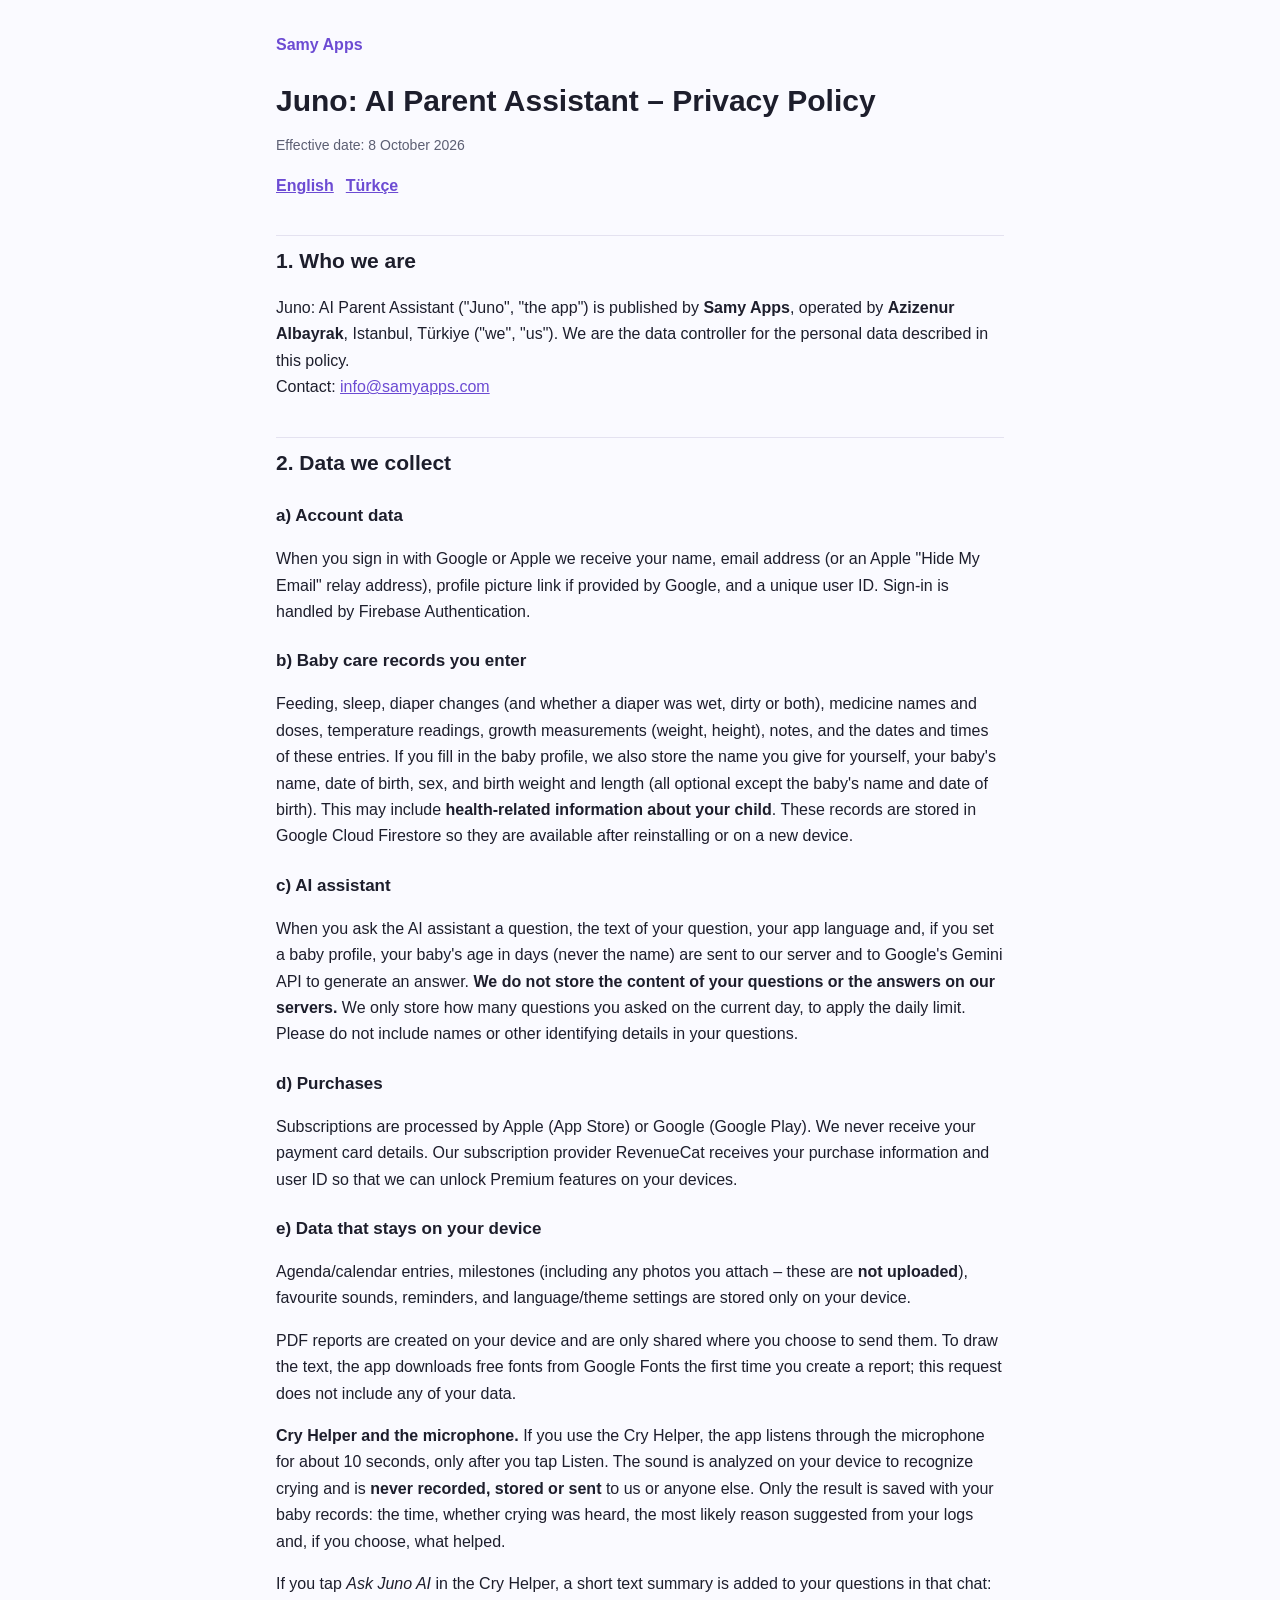
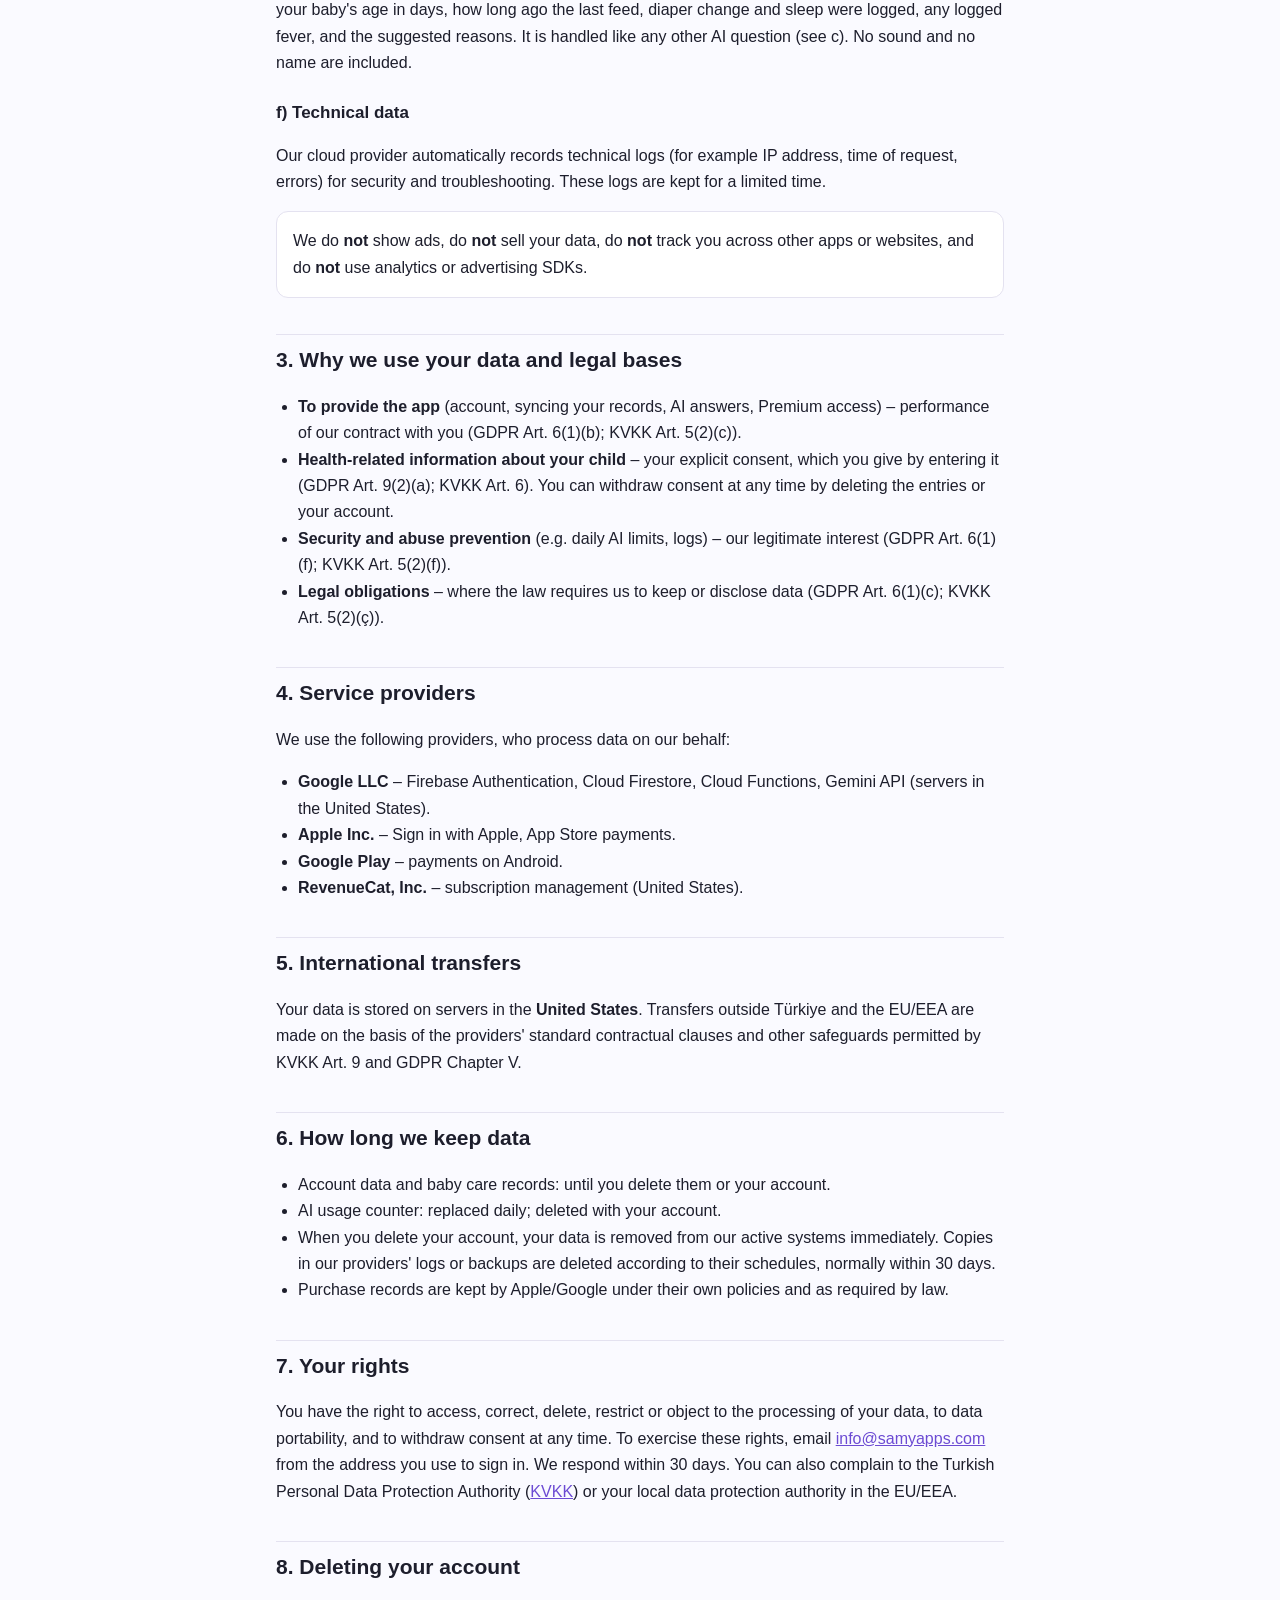
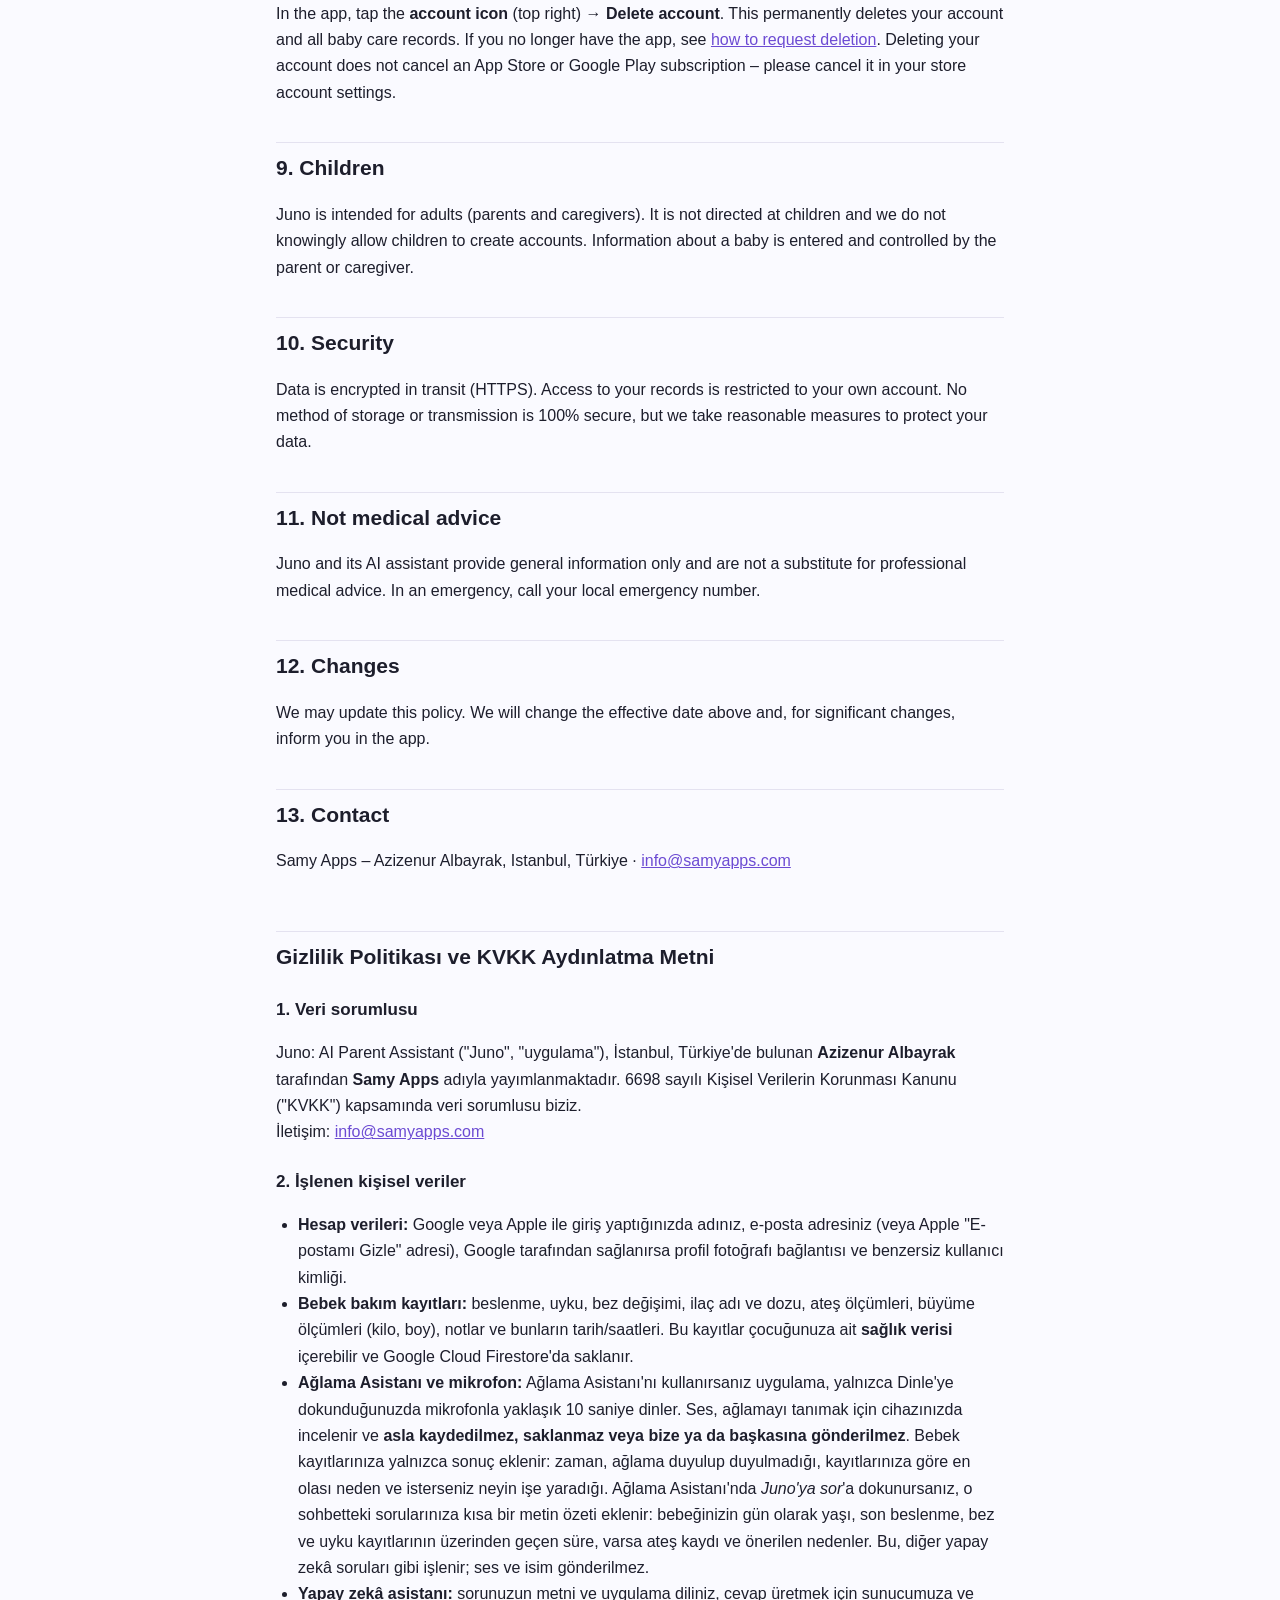
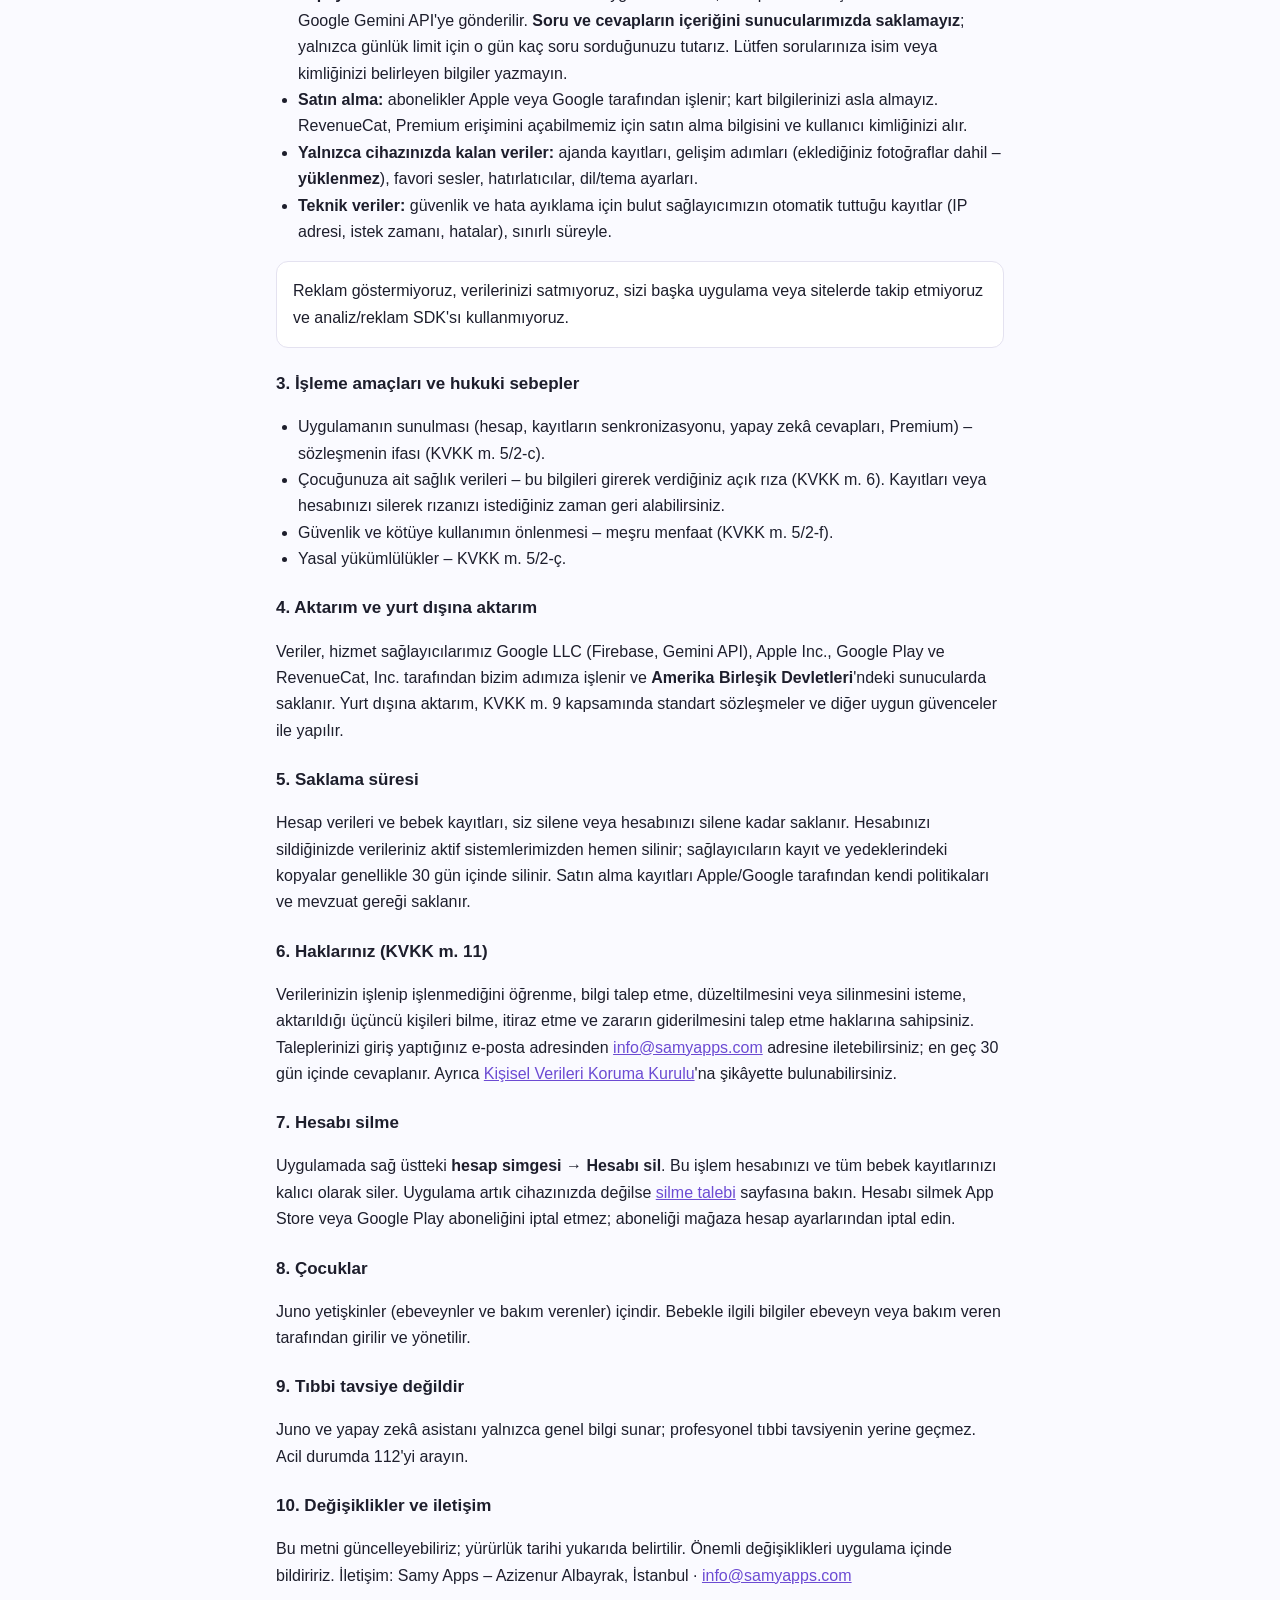
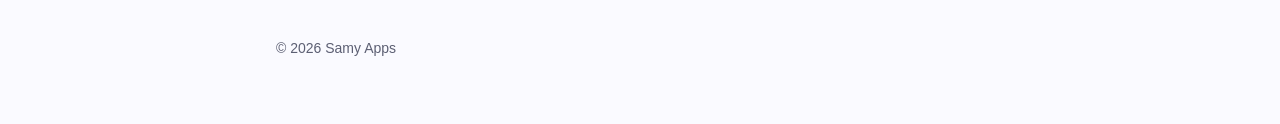
==== commit d62c2bbd: "Privacy: Cry Helper 'Ask Juno AI' summary Co-Authored-By: Claude Opus 5.5 <noreply@anthropic.com>" ====
--- a/juno/privacy/index.html
+++ b/juno/privacy/index.html
@@ -59,6 +59,10 @@
   recognize crying and is <strong>never recorded, stored or sent</strong> to us or anyone else. Only the
   result is saved with your baby records: the time, whether crying was heard, the most likely reason
   suggested from your logs and, if you choose, what helped.</p>
+  <p>If you tap <em>Ask Juno AI</em> in the Cry Helper, a short text summary is added to your questions in
+  that chat: your baby's age in days, how long ago the last feed, diaper change and sleep were logged, any
+  logged fever, and the suggested reasons. It is handled like any other AI question (see c). No sound and
+  no name are included.</p>
 
   <h3>f) Technical data</h3>
   <p>Our cloud provider automatically records technical logs (for example IP address, time of request,
@@ -162,7 +166,10 @@
     Dinle'ye dokunduğunuzda mikrofonla yaklaşık 10 saniye dinler. Ses, ağlamayı tanımak için cihazınızda
     incelenir ve <strong>asla kaydedilmez, saklanmaz veya bize ya da başkasına gönderilmez</strong>. Bebek
     kayıtlarınıza yalnızca sonuç eklenir: zaman, ağlama duyulup duyulmadığı, kayıtlarınıza göre en olası
-    neden ve isterseniz neyin işe yaradığı.</li>
+    neden ve isterseniz neyin işe yaradığı. Ağlama Asistanı'nda <em>Juno'ya sor</em>'a dokunursanız, o
+    sohbetteki sorularınıza kısa bir metin özeti eklenir: bebeğinizin gün olarak yaşı, son beslenme, bez ve
+    uyku kayıtlarının üzerinden geçen süre, varsa ateş kaydı ve önerilen nedenler. Bu, diğer yapay zekâ
+    soruları gibi işlenir; ses ve isim gönderilmez.</li>
     <li><strong>Yapay zekâ asistanı:</strong> sorunuzun metni ve uygulama diliniz, cevap üretmek için
     sunucumuza ve Google Gemini API'ye gönderilir. <strong>Soru ve cevapların içeriğini sunucularımızda
     saklamayız</strong>; yalnızca günlük limit için o gün kaç soru sorduğunuzu tutarız. Lütfen sorularınıza
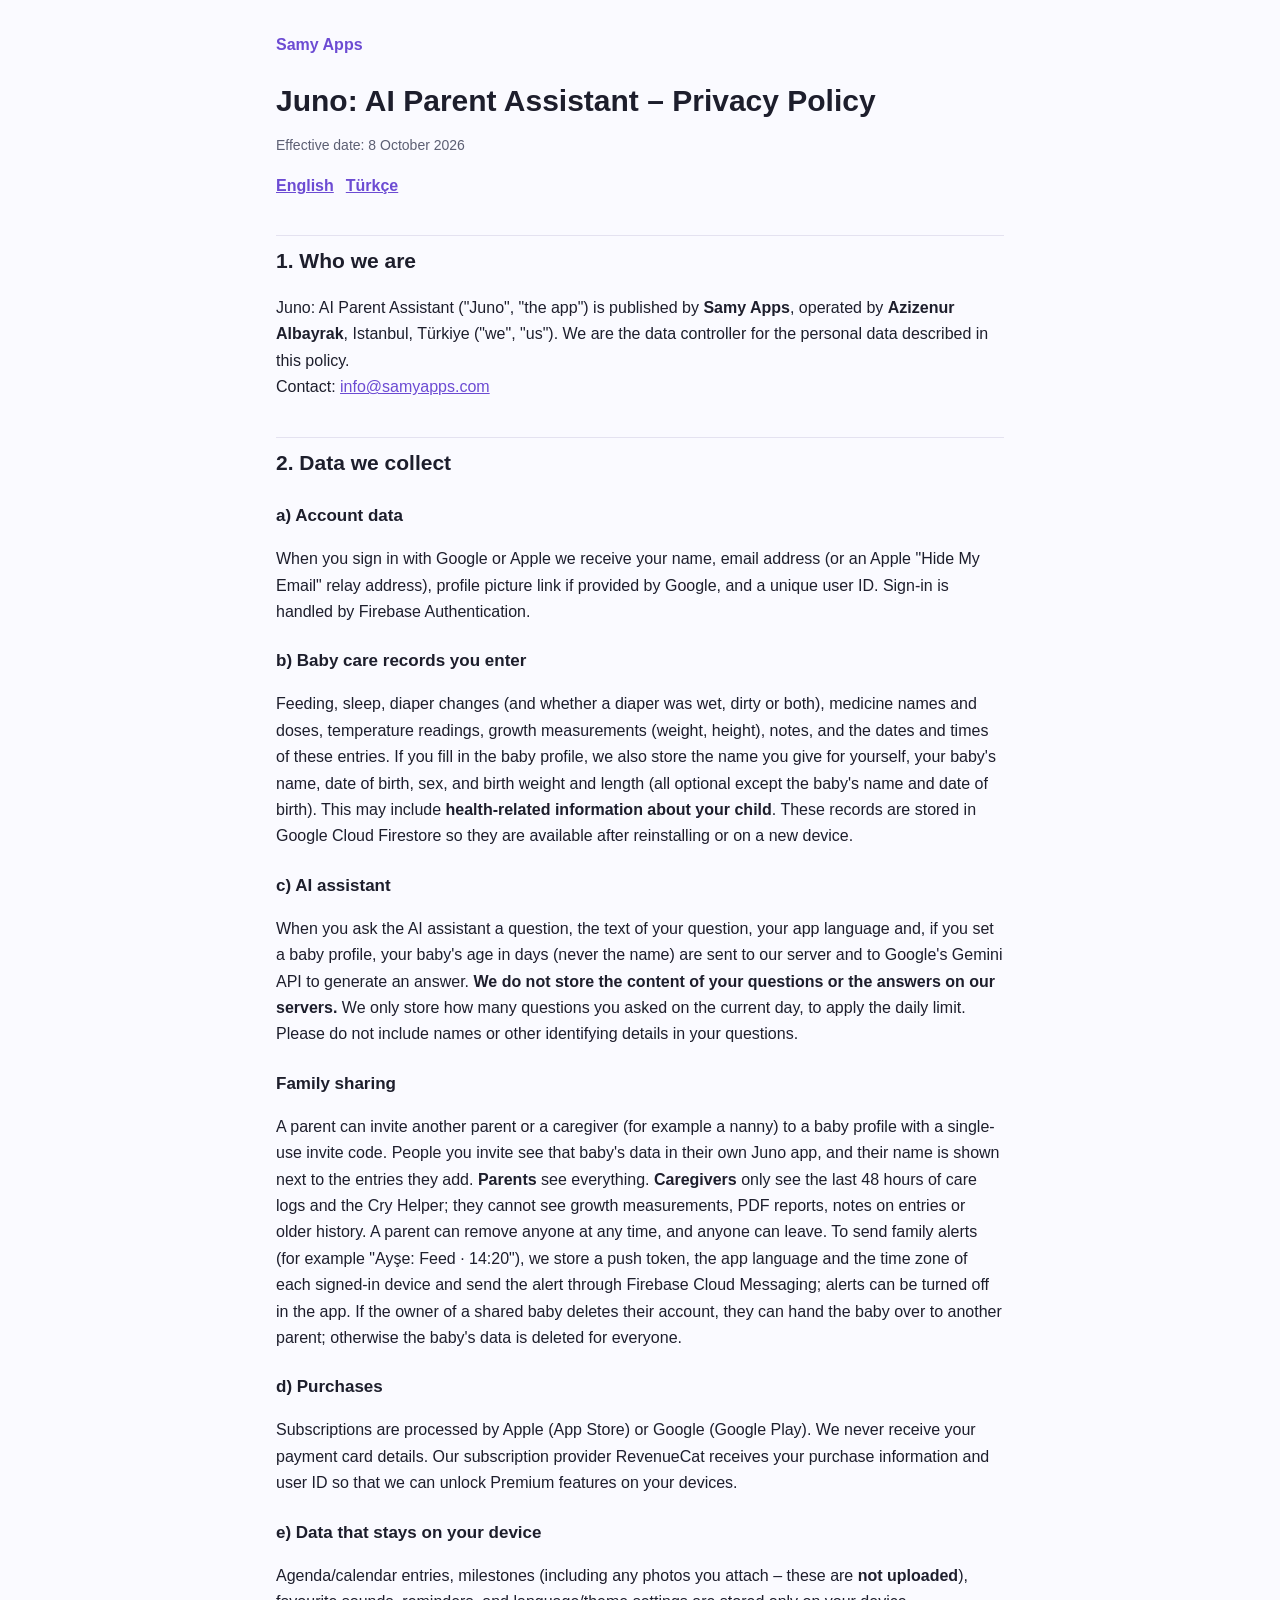
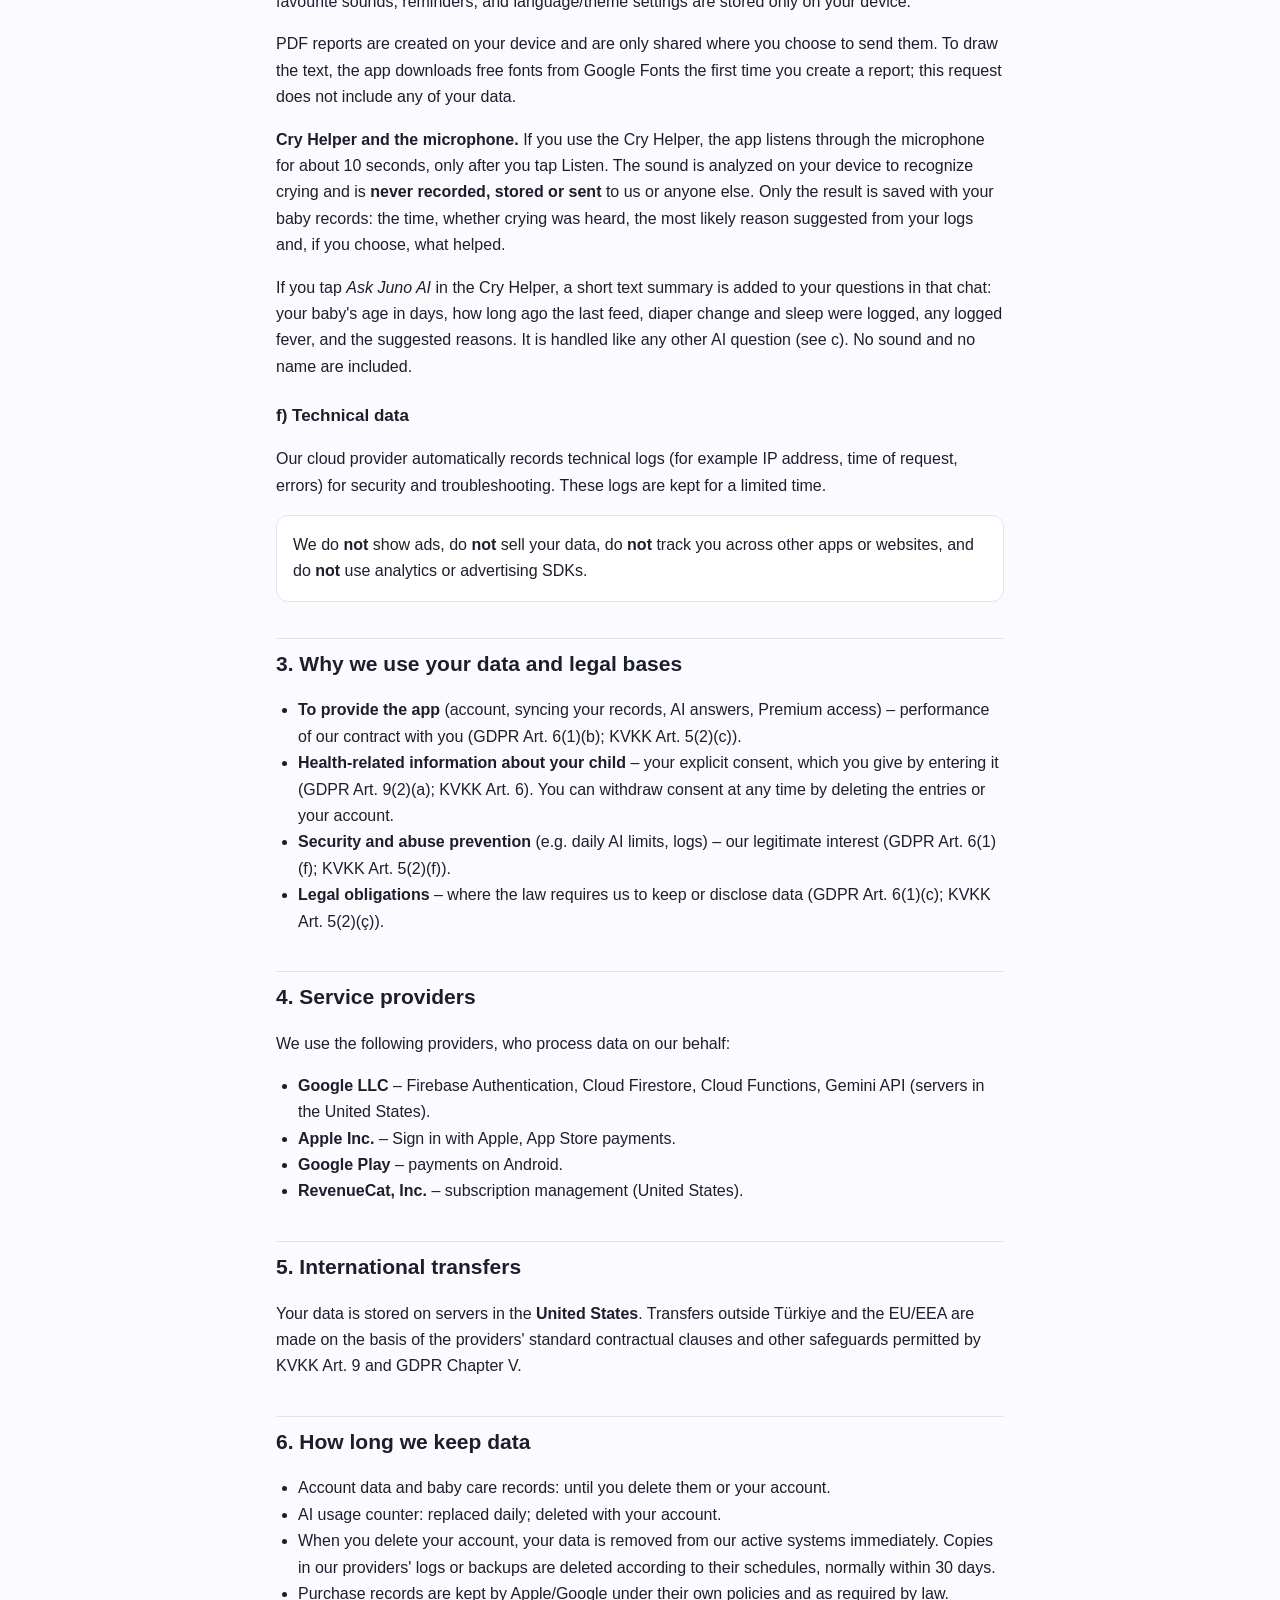
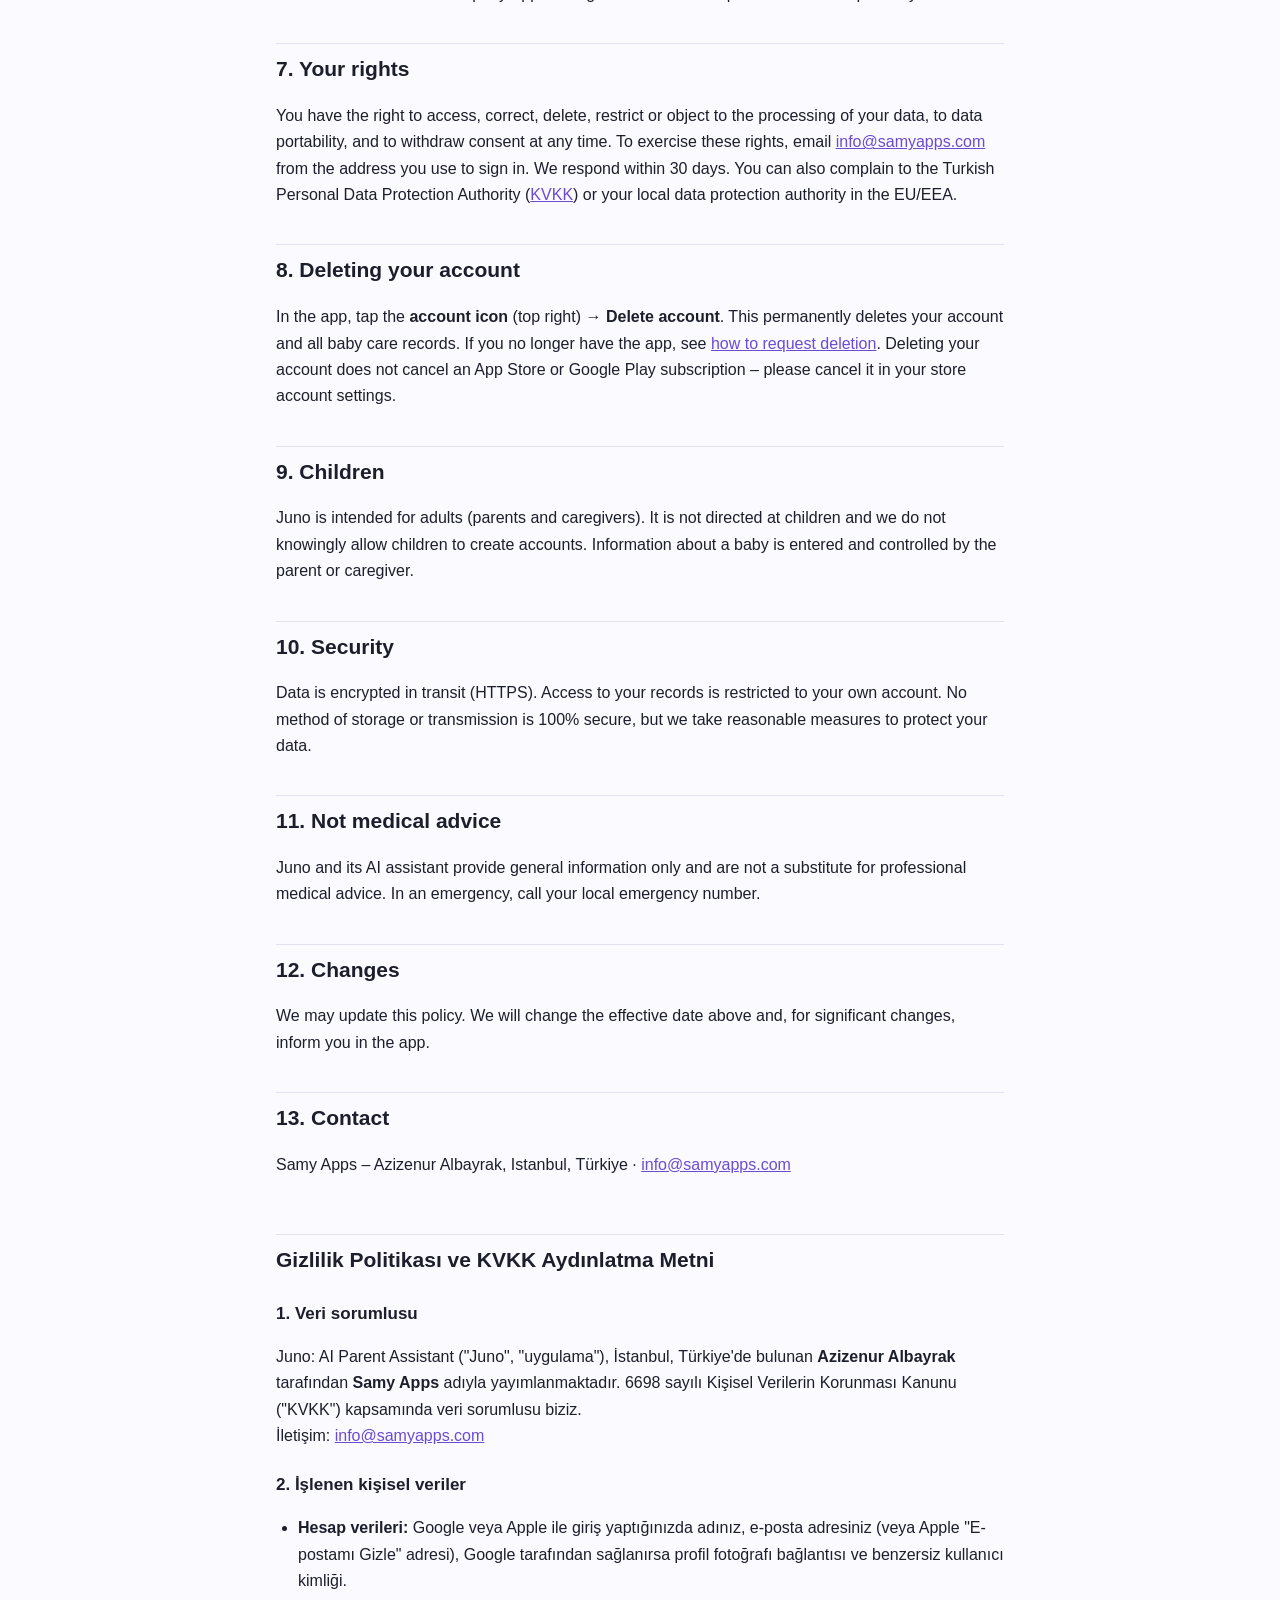
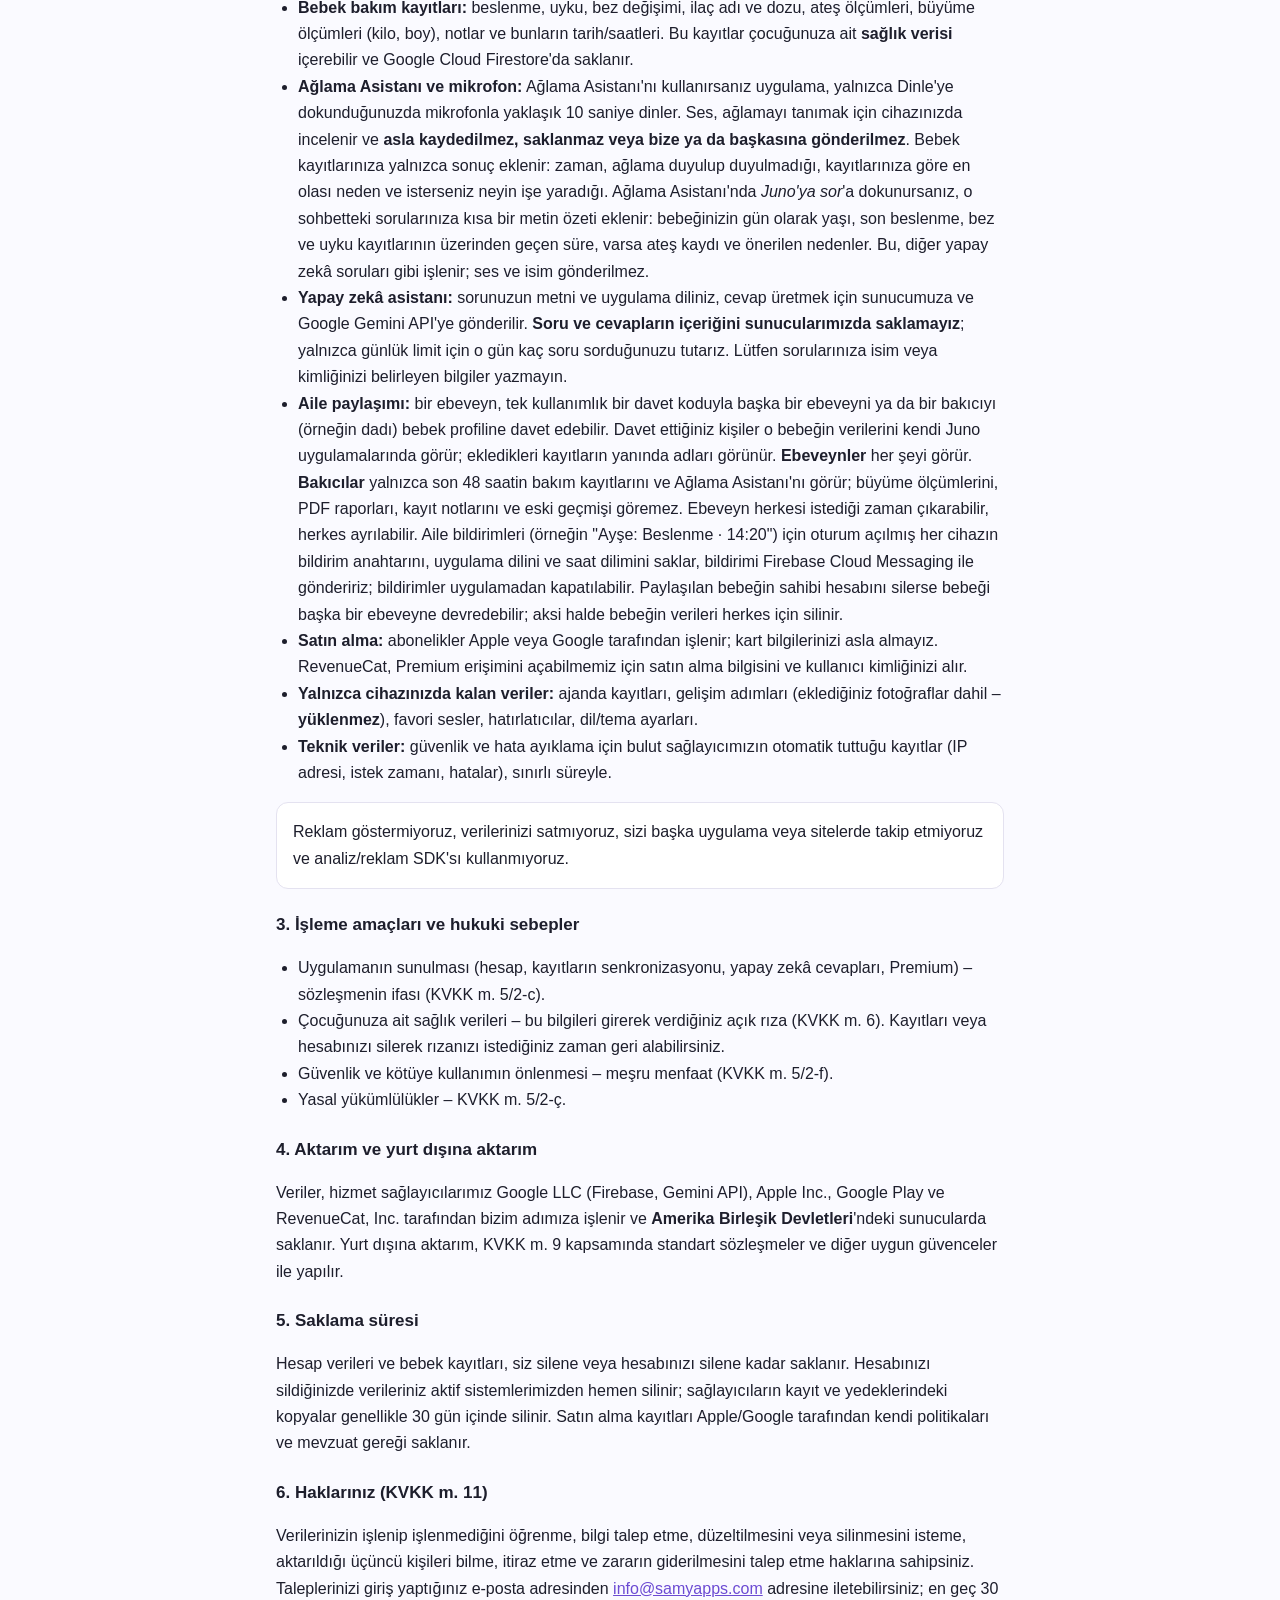
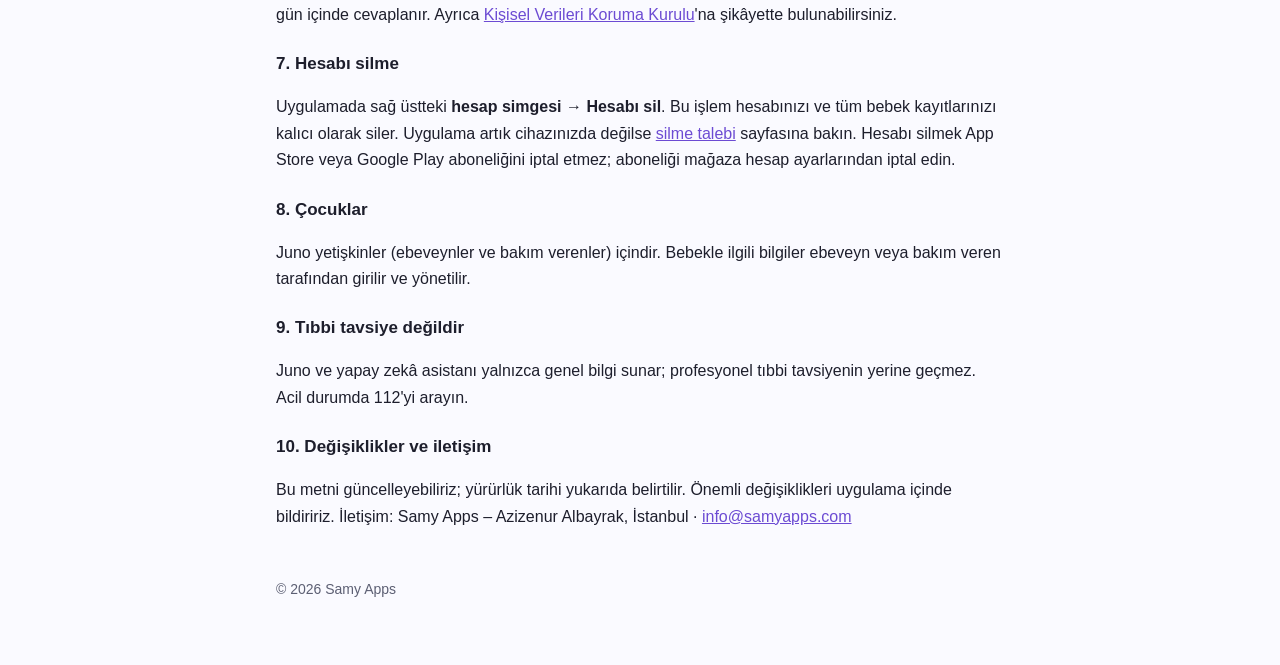
==== commit 57591b04: "Privacy: family sharing and family alerts (publish with Juno 1.2) Co-Authored-By: Claude Opus 5.5 <n" ====
--- a/juno/privacy/index.html
+++ b/juno/privacy/index.html
@@ -41,6 +41,17 @@
   to generate an answer. <strong>We do not store the content of your
   questions or the answers on our servers.</strong> We only store how many questions you asked on the current
   day, to apply the daily limit. Please do not include names or other identifying details in your questions.</p>
+
+  <h3>Family sharing</h3>
+  <p>A parent can invite another parent or a caregiver (for example a nanny) to a baby profile with a
+  single-use invite code. People you invite see that baby's data in their own Juno app, and their name is
+  shown next to the entries they add. <strong>Parents</strong> see everything. <strong>Caregivers</strong> only
+  see the last 48 hours of care logs and the Cry Helper; they cannot see growth measurements, PDF reports,
+  notes on entries or older history. A parent can remove anyone at any time, and anyone can leave. To send
+  family alerts (for example "Ayşe: Feed · 14:20"), we store a push token, the app language and the time
+  zone of each signed-in device and send the alert through Firebase Cloud Messaging; alerts can be turned
+  off in the app. If the owner of a shared baby deletes their account, they can hand the baby over to another
+  parent; otherwise the baby's data is deleted for everyone.</p>
 
   <h3>d) Purchases</h3>
   <p>Subscriptions are processed by Apple (App Store) or Google (Google Play). We never receive your payment
@@ -174,6 +185,15 @@
     sunucumuza ve Google Gemini API'ye gönderilir. <strong>Soru ve cevapların içeriğini sunucularımızda
     saklamayız</strong>; yalnızca günlük limit için o gün kaç soru sorduğunuzu tutarız. Lütfen sorularınıza
     isim veya kimliğinizi belirleyen bilgiler yazmayın.</li>
+    <li><strong>Aile paylaşımı:</strong> bir ebeveyn, tek kullanımlık bir davet koduyla başka bir ebeveyni ya da
+    bir bakıcıyı (örneğin dadı) bebek profiline davet edebilir. Davet ettiğiniz kişiler o bebeğin verilerini kendi
+    Juno uygulamalarında görür; ekledikleri kayıtların yanında adları görünür. <strong>Ebeveynler</strong> her şeyi
+    görür. <strong>Bakıcılar</strong> yalnızca son 48 saatin bakım kayıtlarını ve Ağlama Asistanı'nı görür; büyüme
+    ölçümlerini, PDF raporları, kayıt notlarını ve eski geçmişi göremez. Ebeveyn herkesi istediği zaman
+    çıkarabilir, herkes ayrılabilir. Aile bildirimleri (örneğin "Ayşe: Beslenme · 14:20") için oturum açılmış her
+    cihazın bildirim anahtarını, uygulama dilini ve saat dilimini saklar, bildirimi Firebase Cloud Messaging ile
+    göndeririz; bildirimler uygulamadan kapatılabilir. Paylaşılan bebeğin sahibi hesabını silerse bebeği başka bir
+    ebeveyne devredebilir; aksi halde bebeğin verileri herkes için silinir.</li>
     <li><strong>Satın alma:</strong> abonelikler Apple veya Google tarafından işlenir; kart bilgilerinizi
     asla almayız. RevenueCat, Premium erişimini açabilmemiz için satın alma bilgisini ve kullanıcı kimliğinizi
     alır.</li>
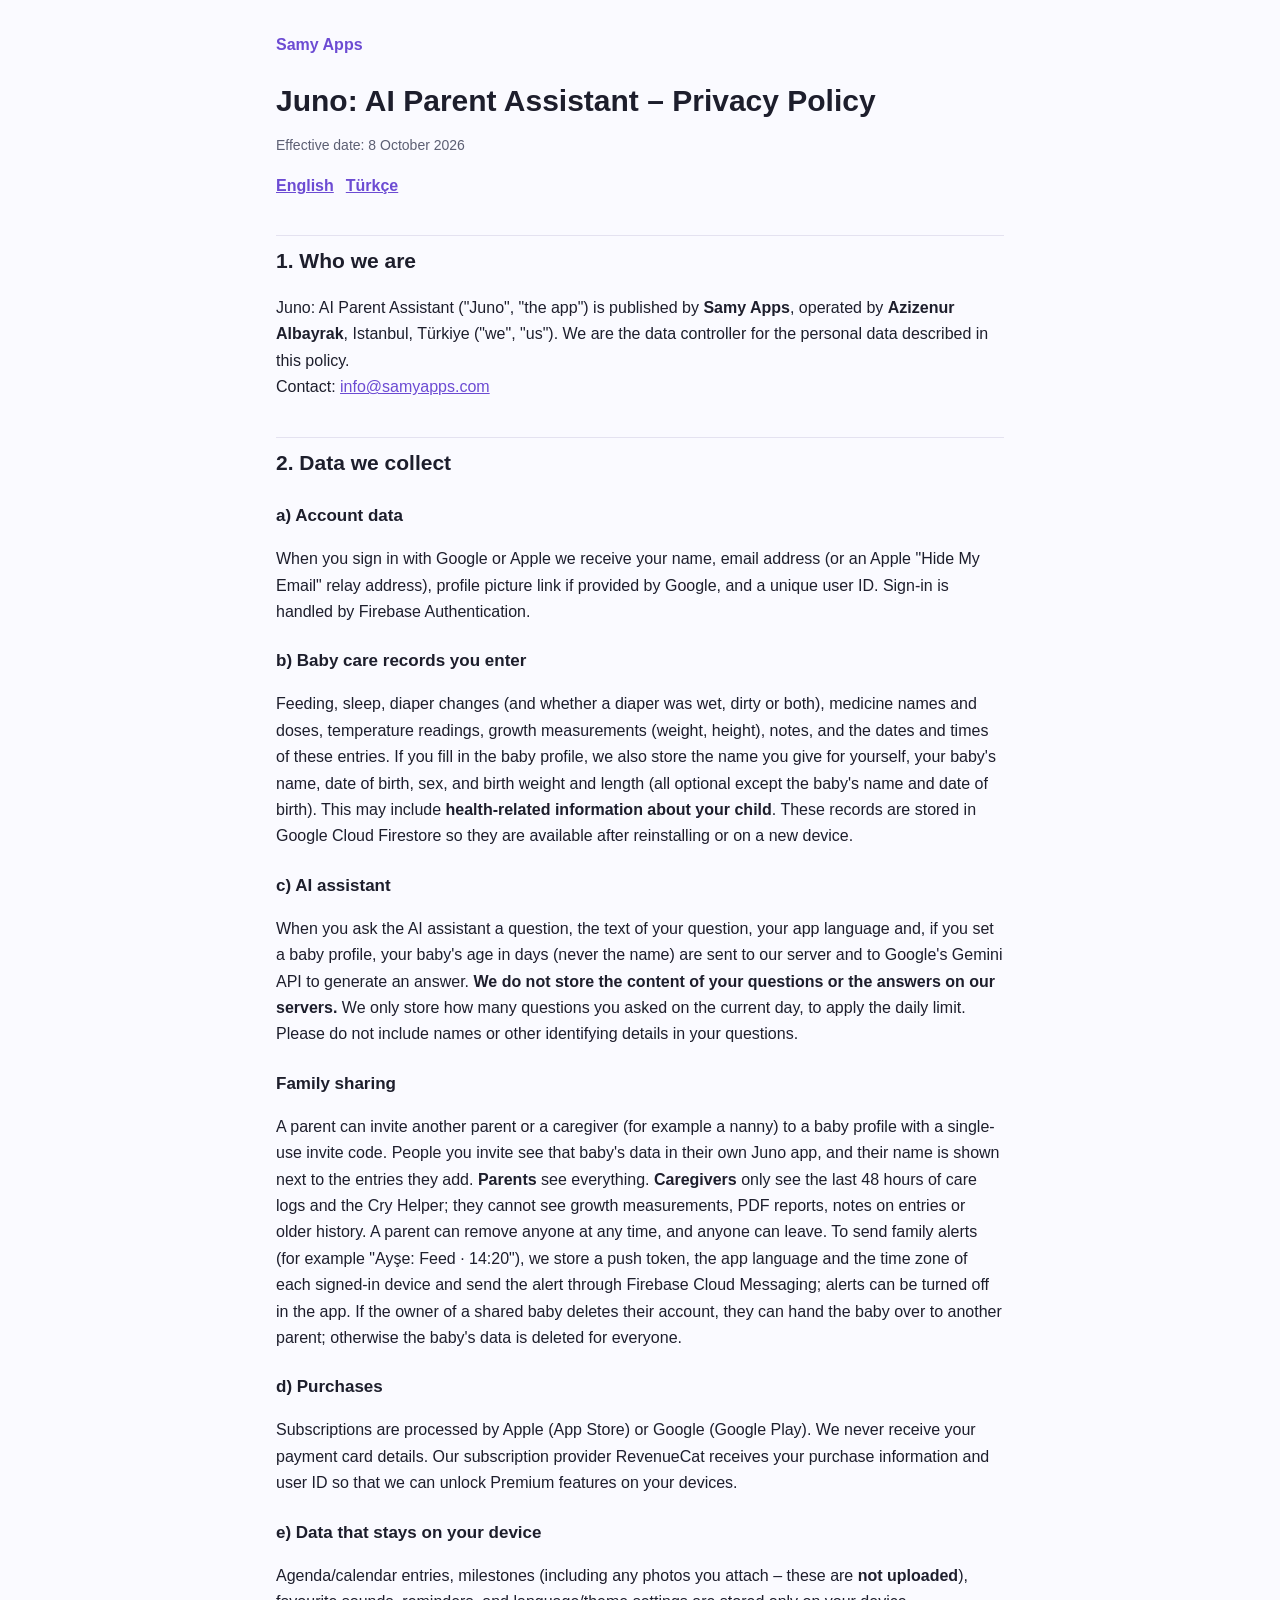
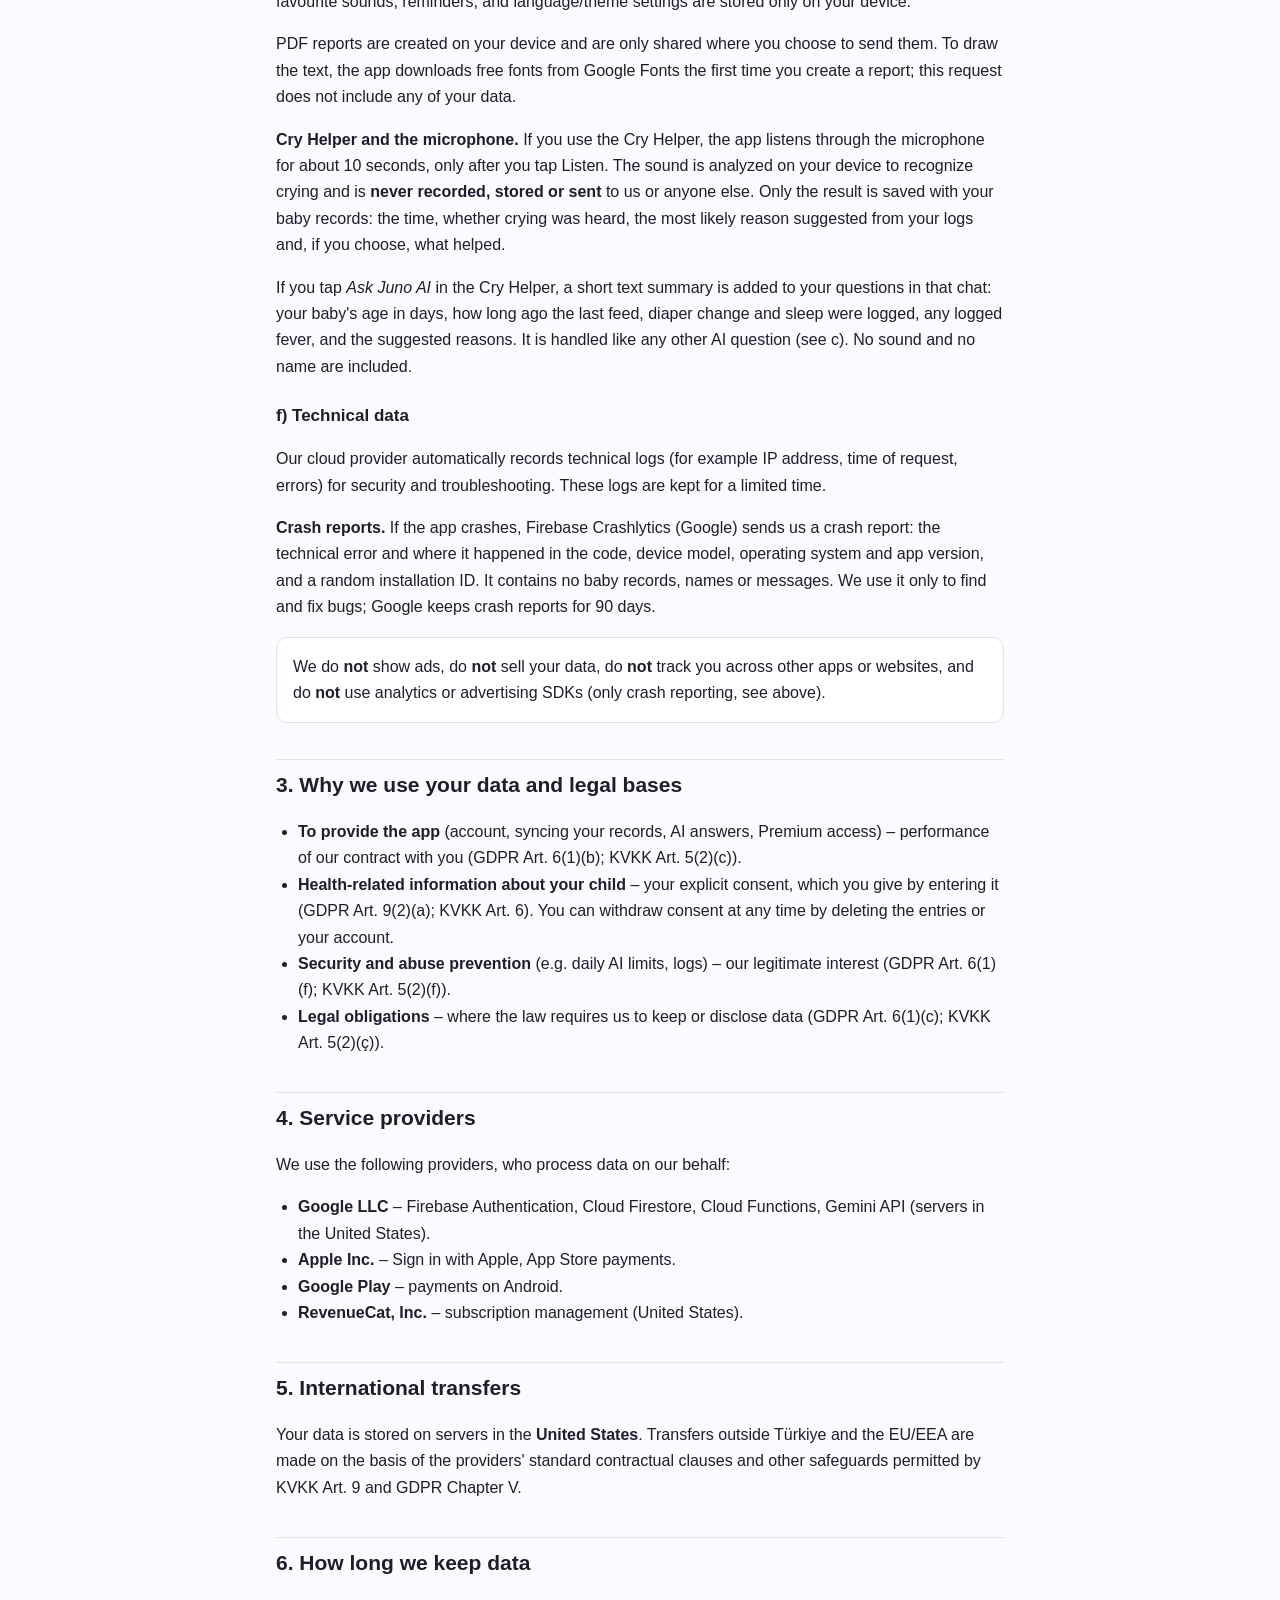
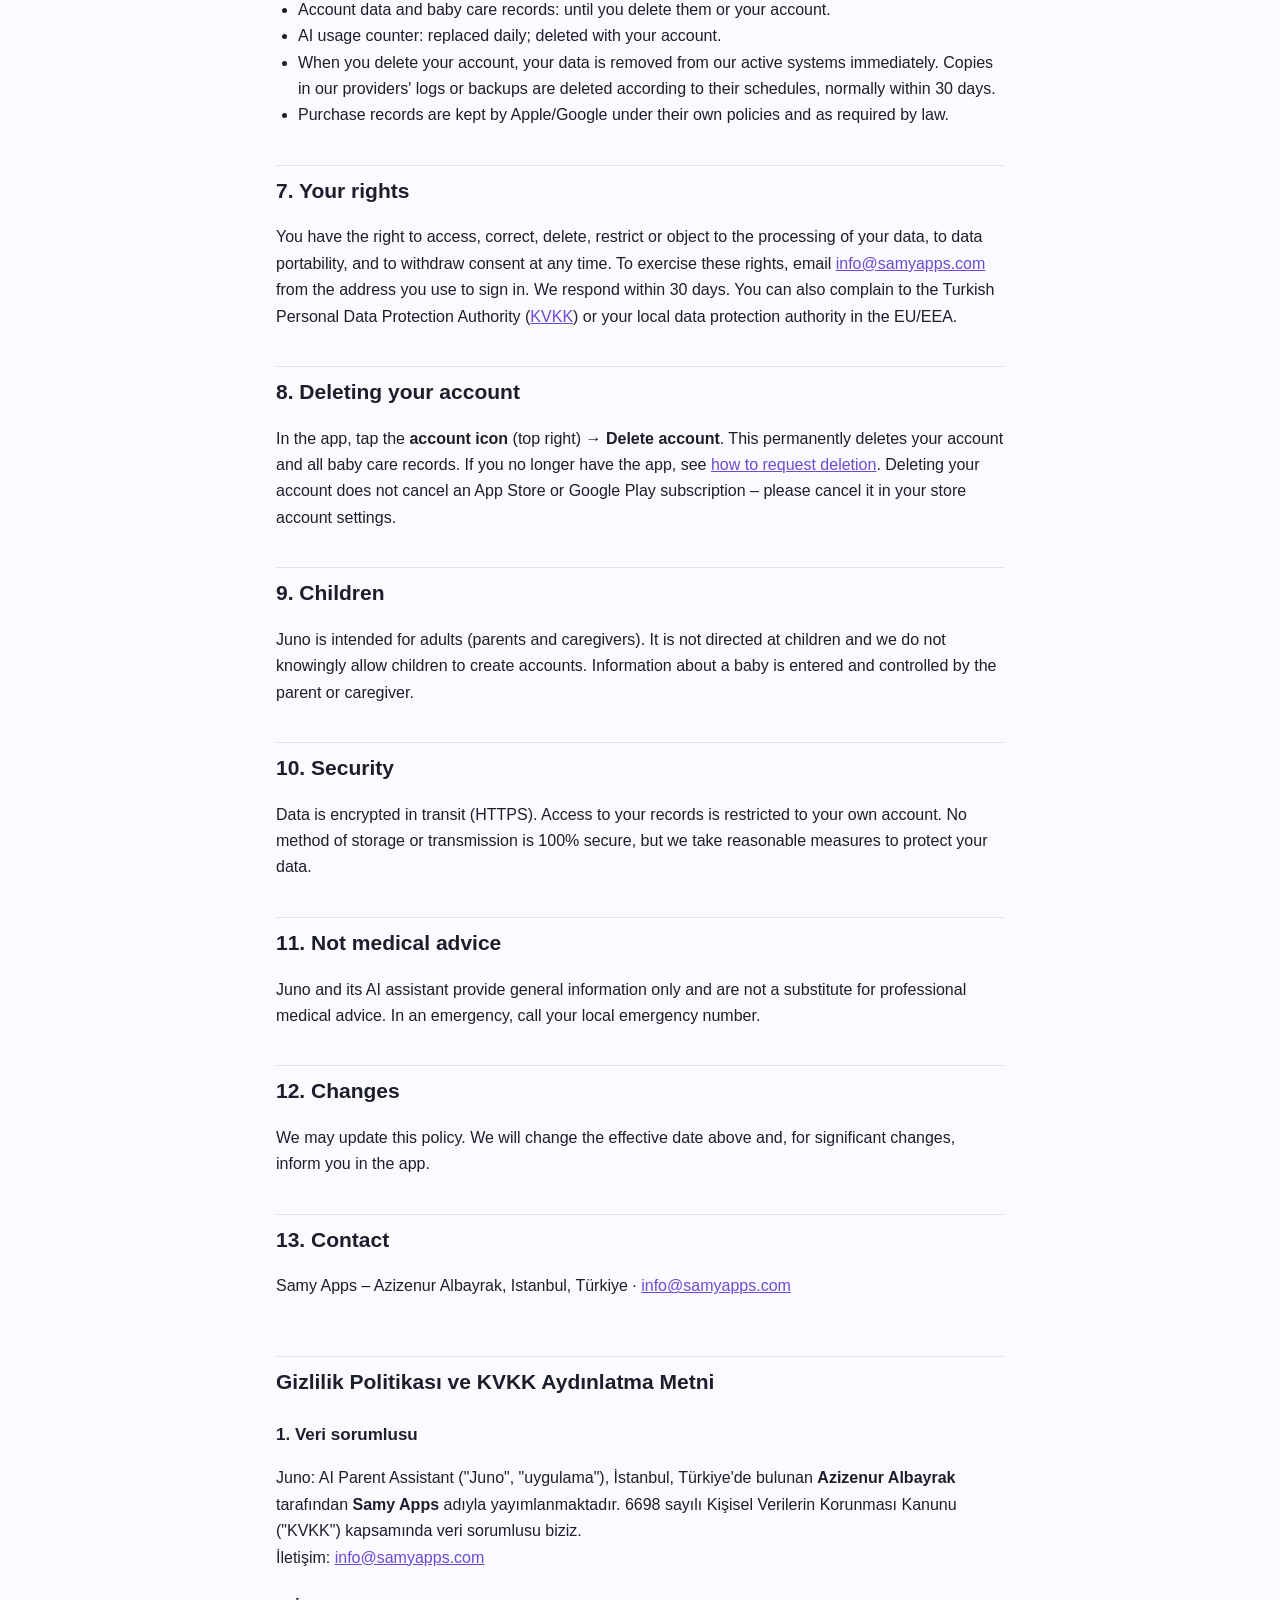
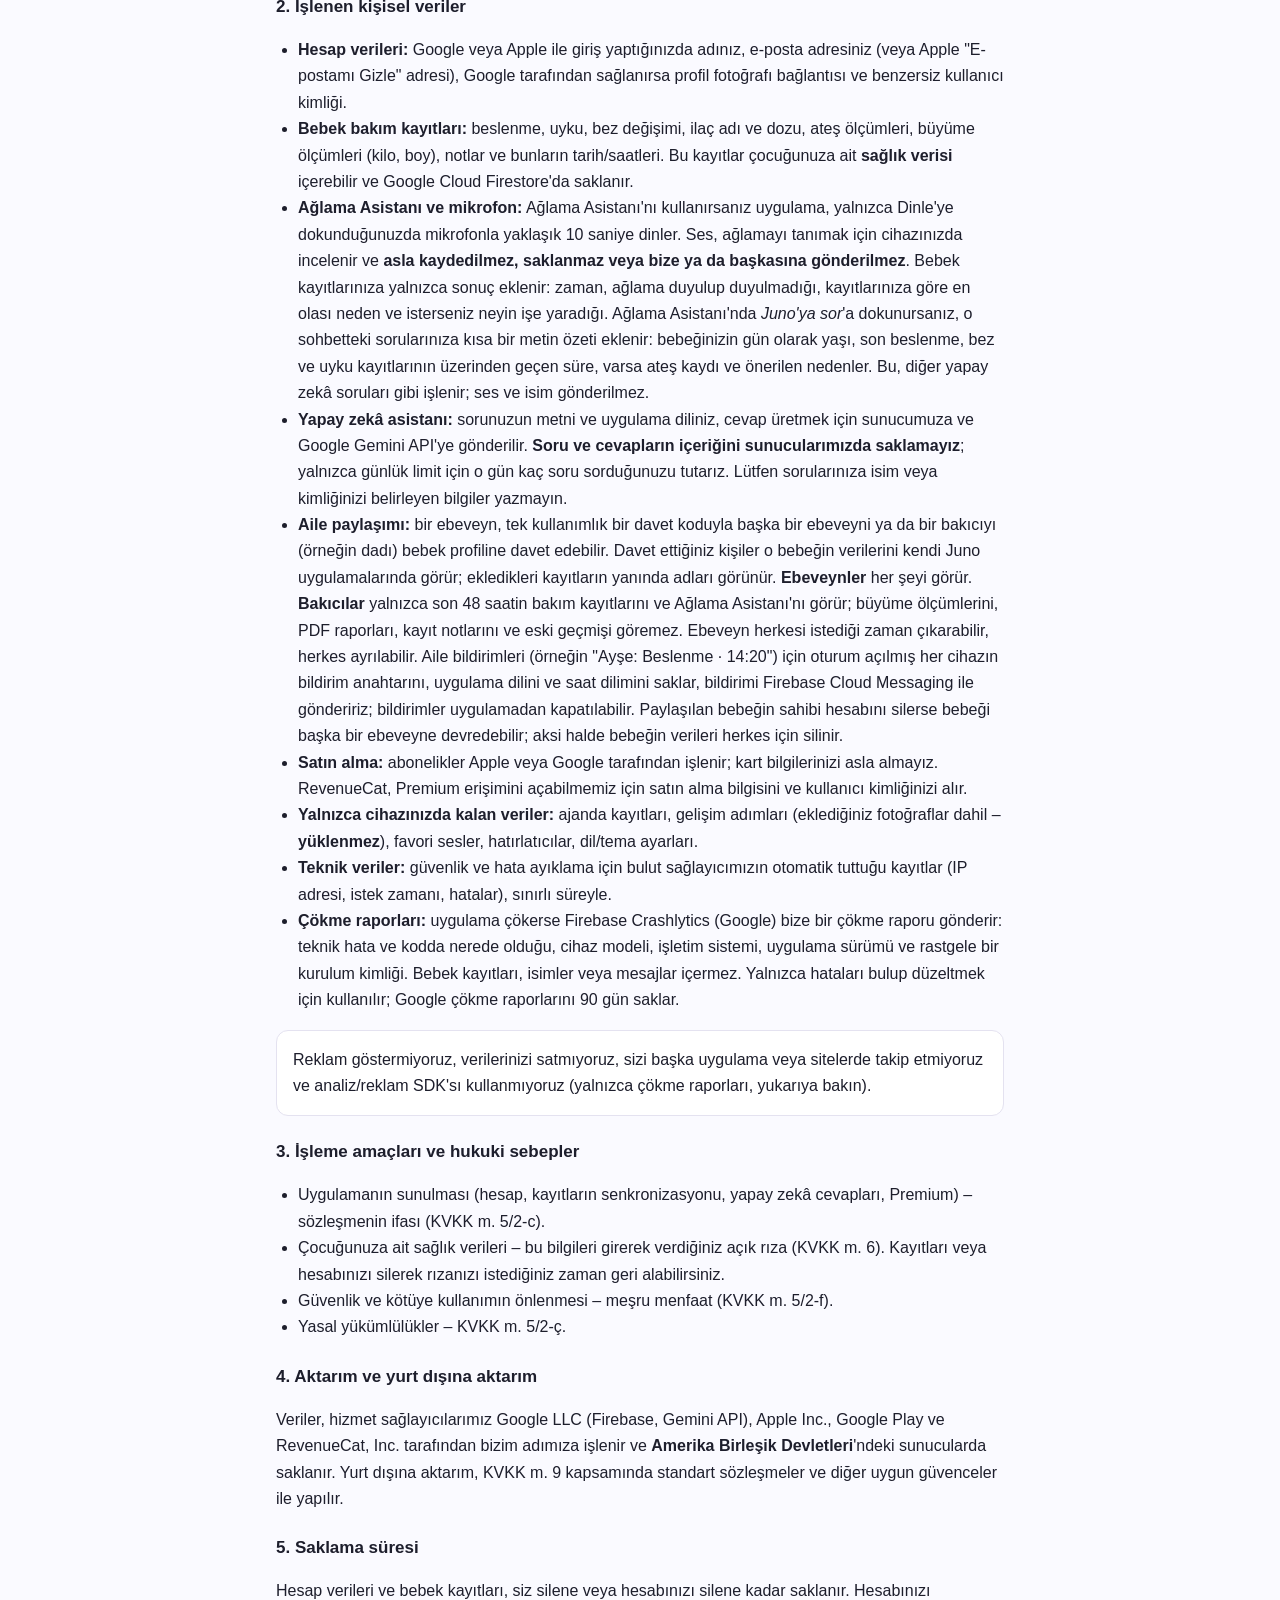
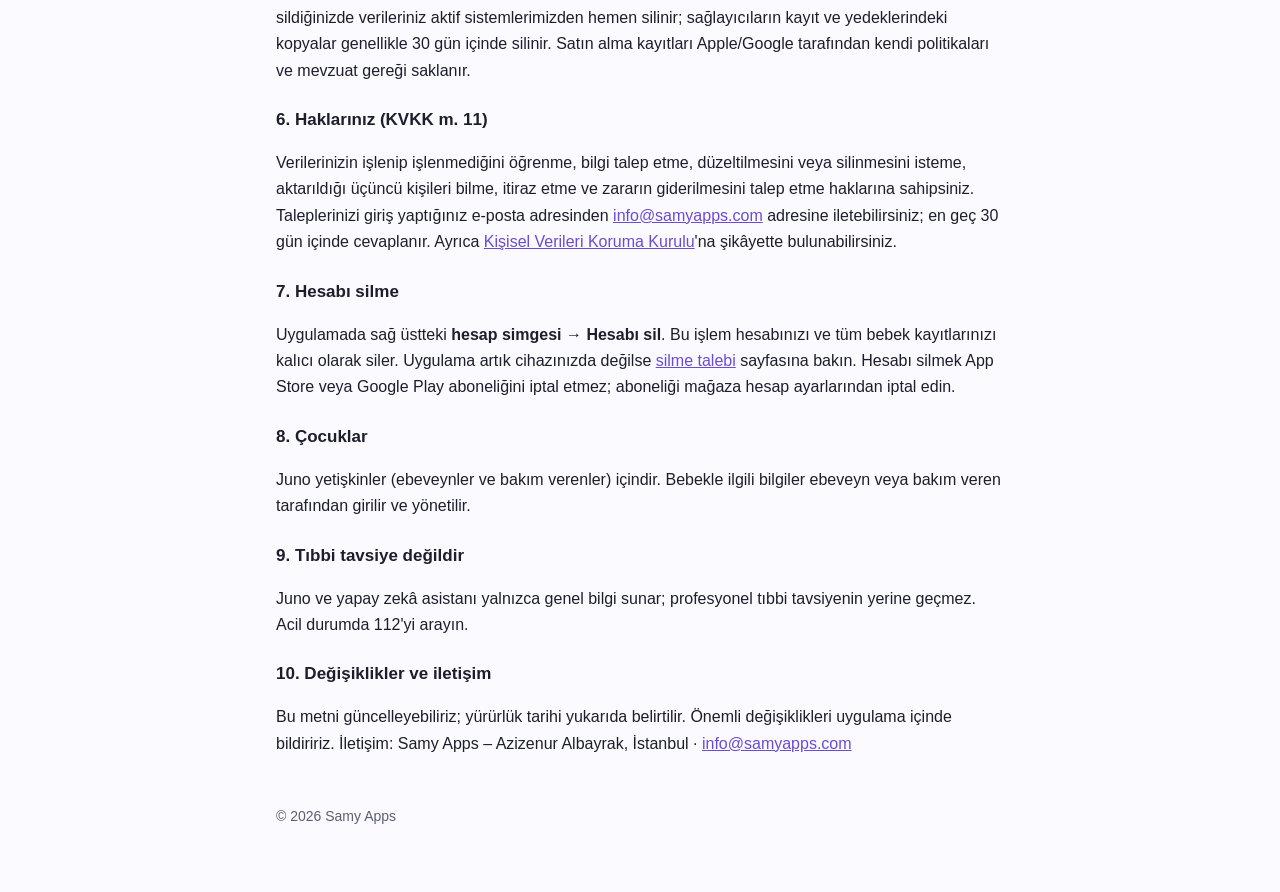
==== commit 69e61d10: "Privacy: crash reports (Firebase Crashlytics) (publish with Juno 1.2) Co-Authored-By: Claude Opus 5." ====
--- a/juno/privacy/index.html
+++ b/juno/privacy/index.html
@@ -78,10 +78,14 @@
   <h3>f) Technical data</h3>
   <p>Our cloud provider automatically records technical logs (for example IP address, time of request,
   errors) for security and troubleshooting. These logs are kept for a limited time.</p>
+  <p><strong>Crash reports.</strong> If the app crashes, Firebase Crashlytics (Google) sends us a crash
+  report: the technical error and where it happened in the code, device model, operating system and app
+  version, and a random installation ID. It contains no baby records, names or messages. We use it only to
+  find and fix bugs; Google keeps crash reports for 90 days.</p>
 
   <div class="box">We do <strong>not</strong> show ads, do <strong>not</strong> sell your data, do
   <strong>not</strong> track you across other apps or websites, and do <strong>not</strong> use analytics
-  or advertising SDKs.</div>
+  or advertising SDKs (only crash reporting, see above).</div>
 
   <h2>3. Why we use your data and legal bases</h2>
   <ul>
@@ -201,9 +205,13 @@
     fotoğraflar dahil – <strong>yüklenmez</strong>), favori sesler, hatırlatıcılar, dil/tema ayarları.</li>
     <li><strong>Teknik veriler:</strong> güvenlik ve hata ayıklama için bulut sağlayıcımızın otomatik tuttuğu
     kayıtlar (IP adresi, istek zamanı, hatalar), sınırlı süreyle.</li>
+    <li><strong>Çökme raporları:</strong> uygulama çökerse Firebase Crashlytics (Google) bize bir çökme raporu
+    gönderir: teknik hata ve kodda nerede olduğu, cihaz modeli, işletim sistemi, uygulama sürümü ve rastgele bir
+    kurulum kimliği. Bebek kayıtları, isimler veya mesajlar içermez. Yalnızca hataları bulup düzeltmek için
+    kullanılır; Google çökme raporlarını 90 gün saklar.</li>
   </ul>
   <div class="box">Reklam göstermiyoruz, verilerinizi satmıyoruz, sizi başka uygulama veya sitelerde takip
-  etmiyoruz ve analiz/reklam SDK'sı kullanmıyoruz.</div>
+  etmiyoruz ve analiz/reklam SDK'sı kullanmıyoruz (yalnızca çökme raporları, yukarıya bakın).</div>
 
   <h3>3. İşleme amaçları ve hukuki sebepler</h3>
   <ul>
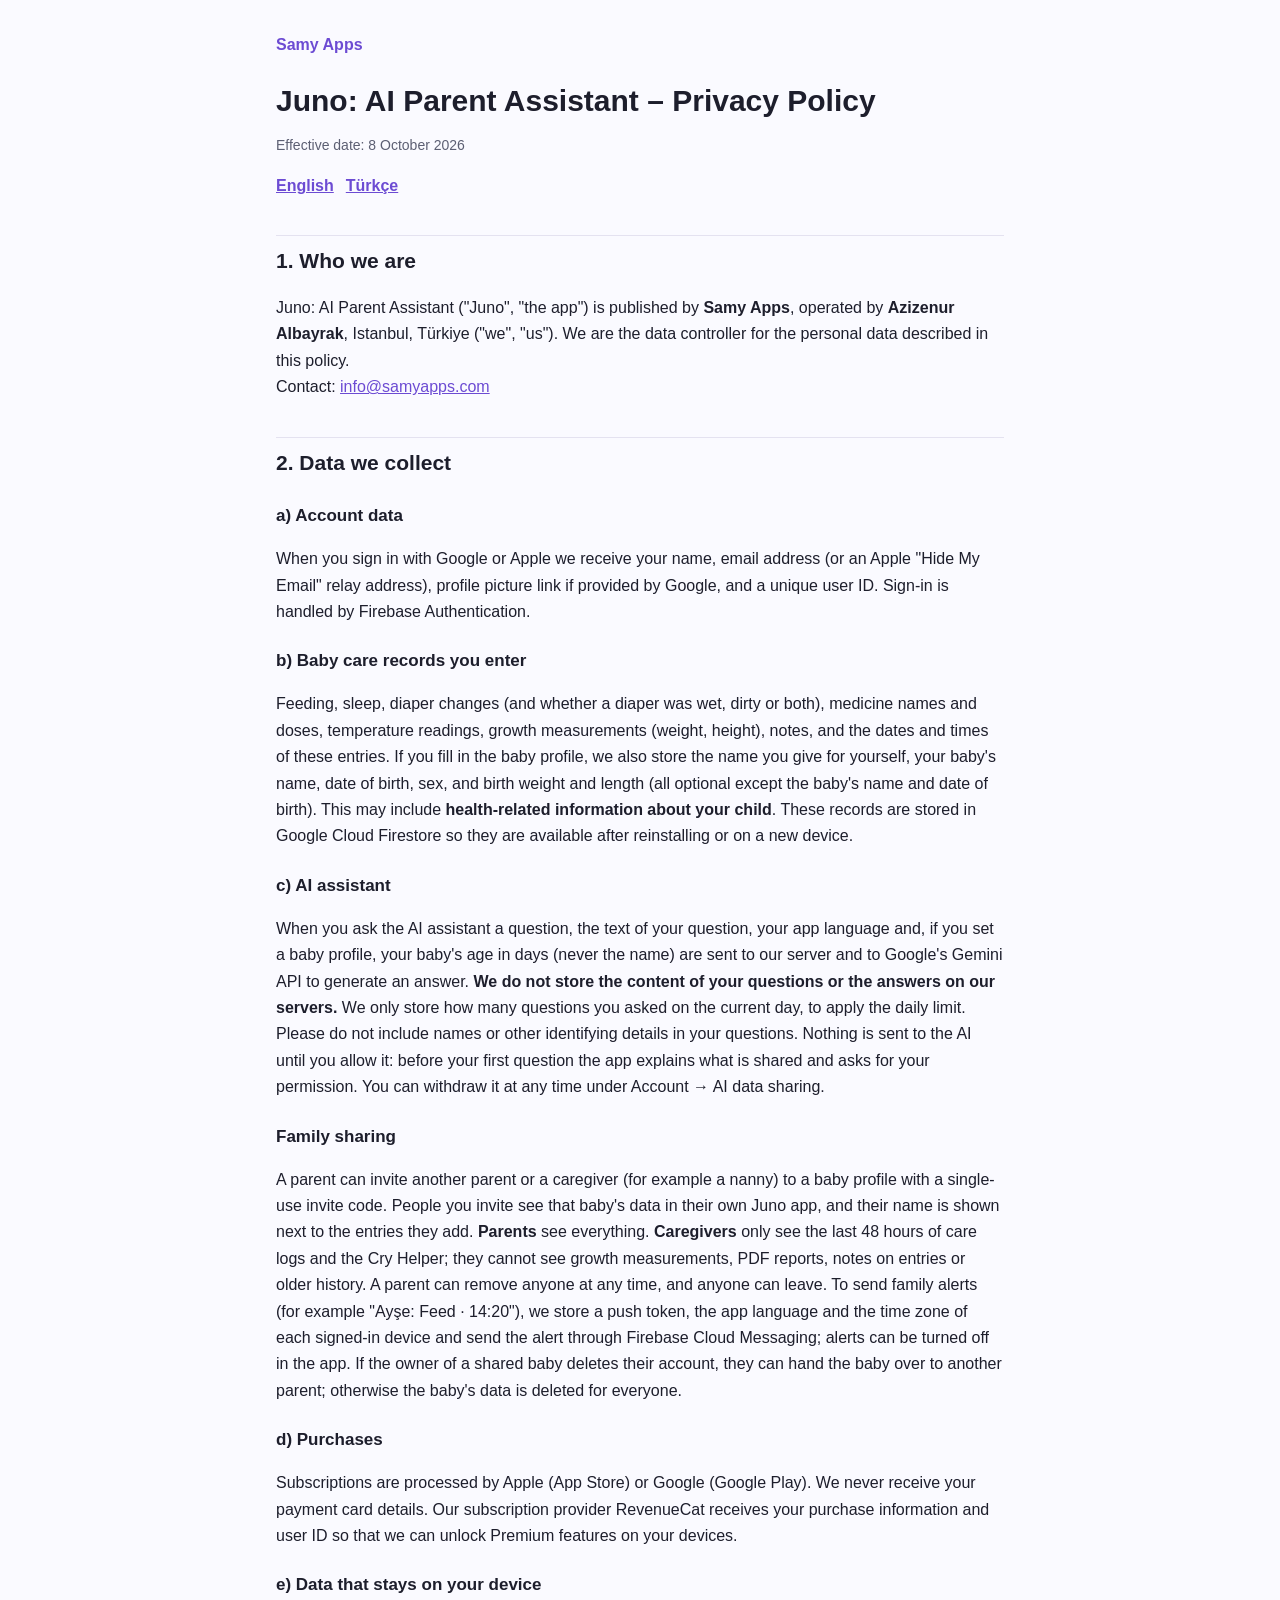
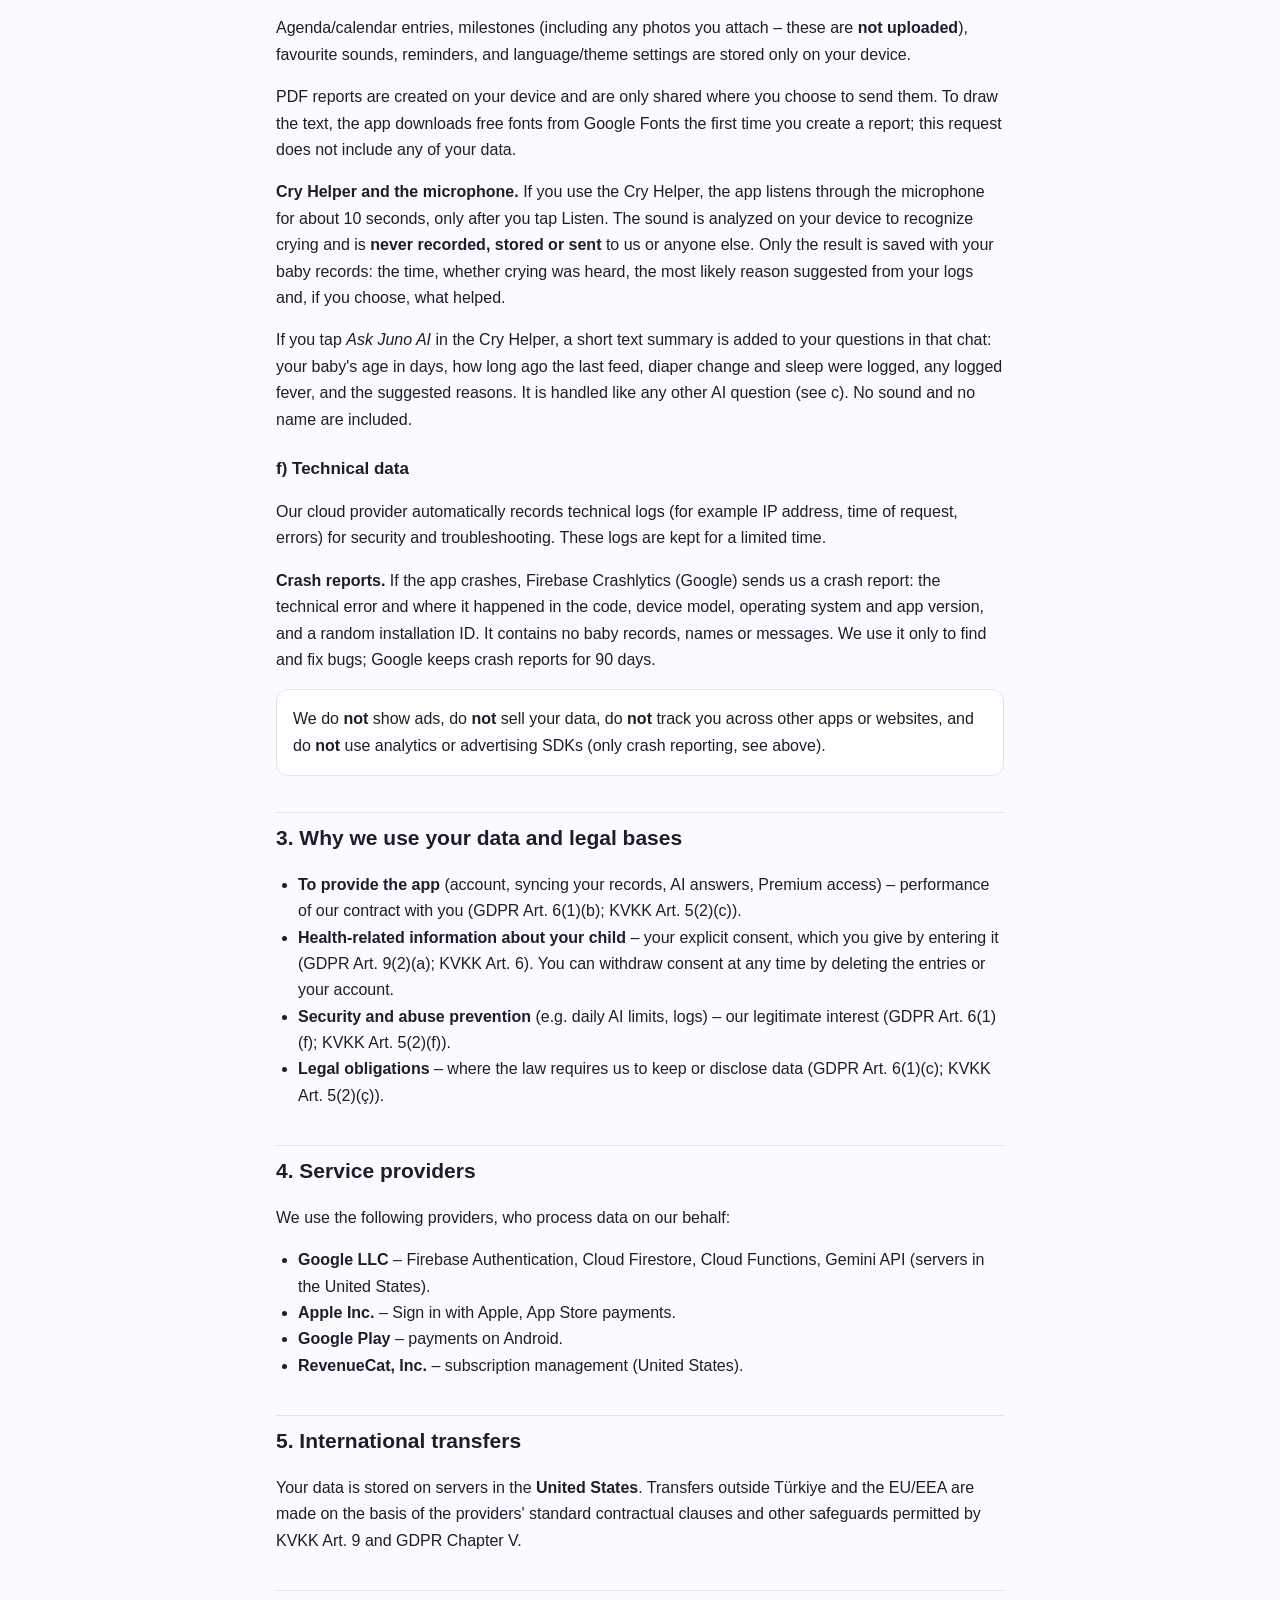
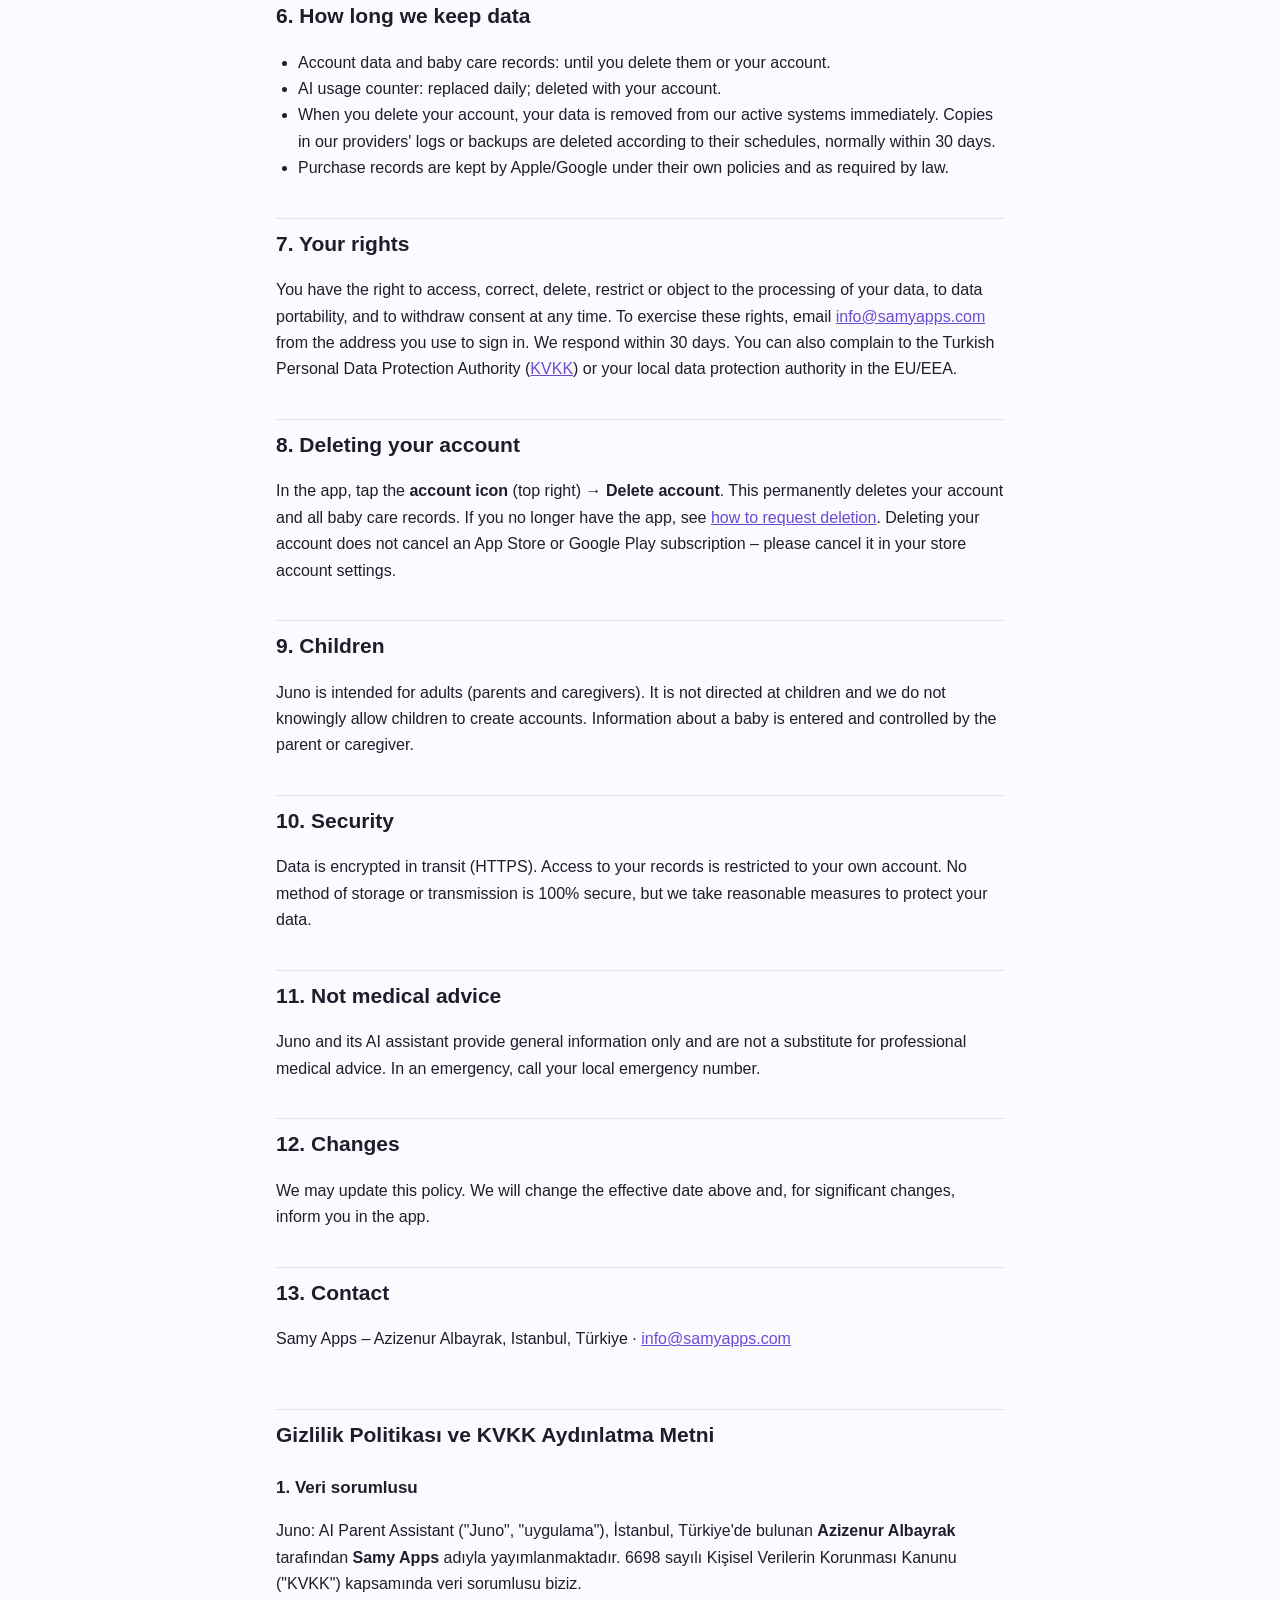
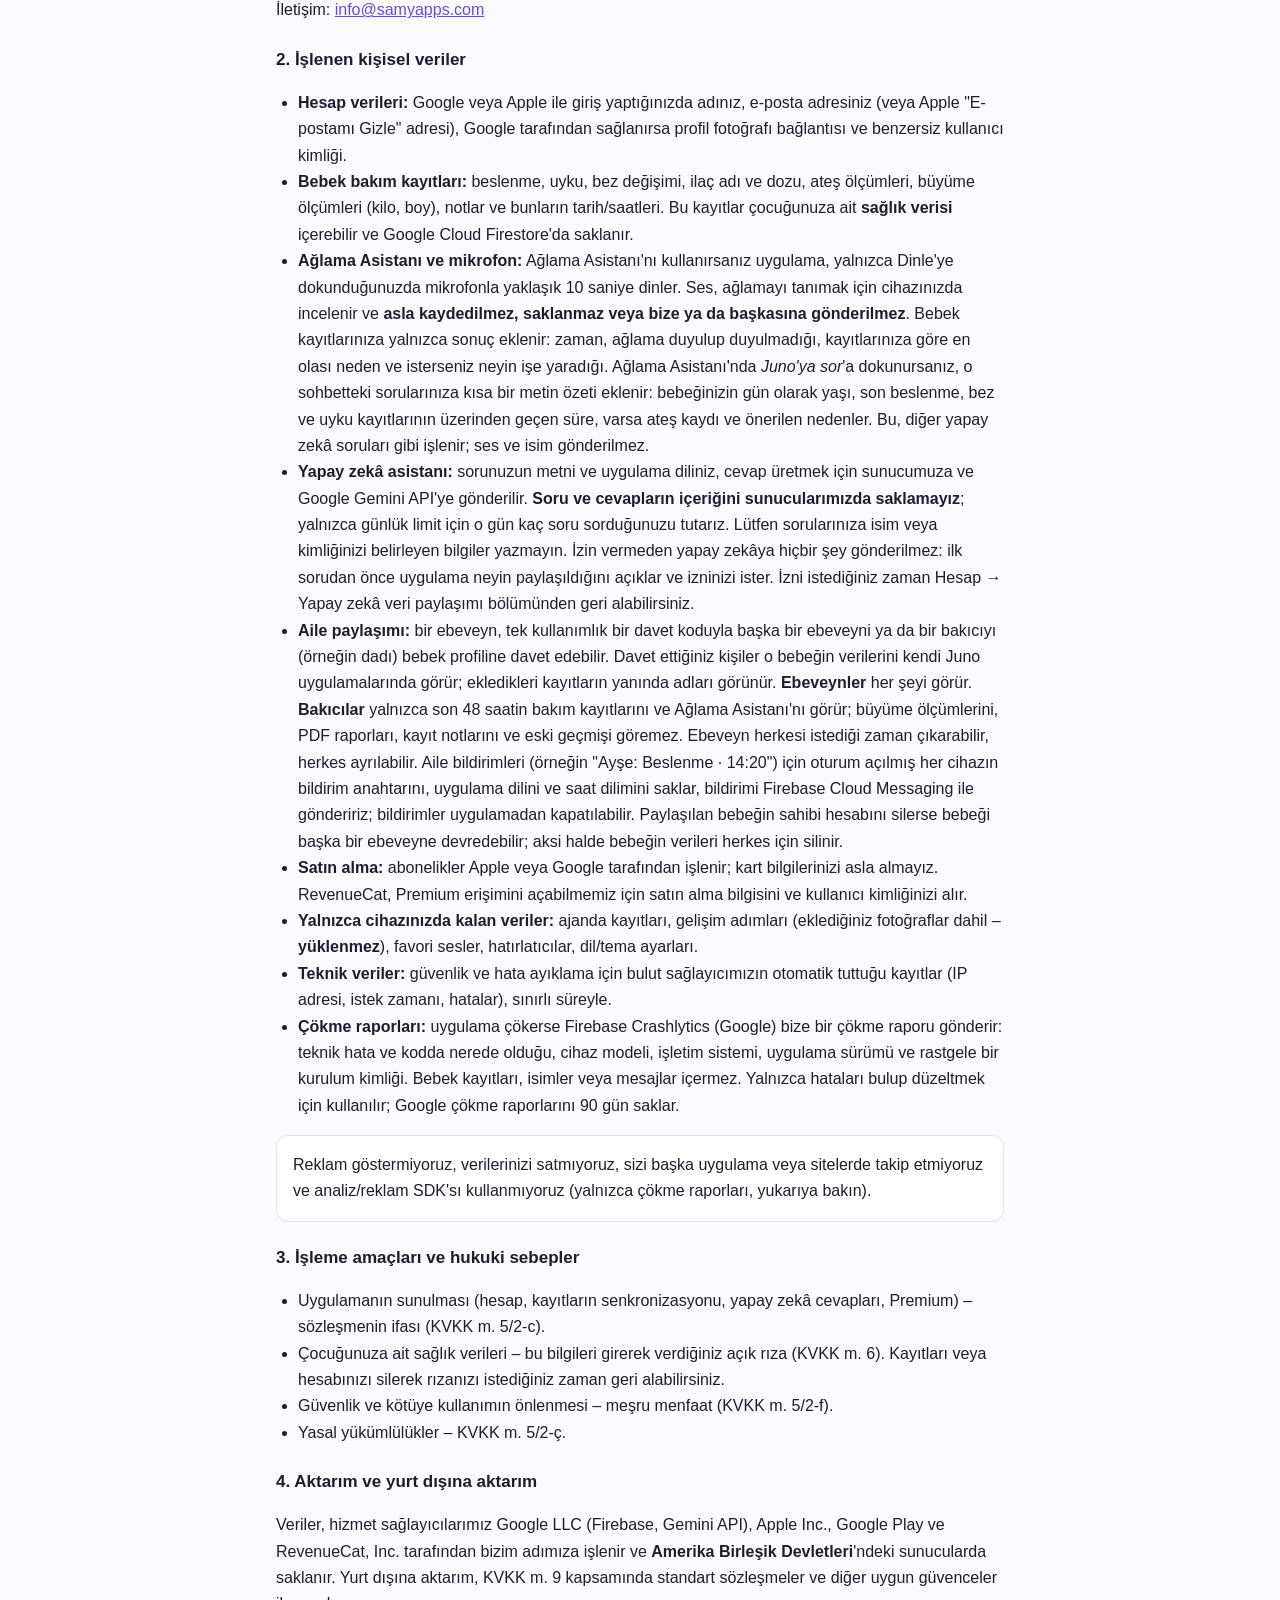
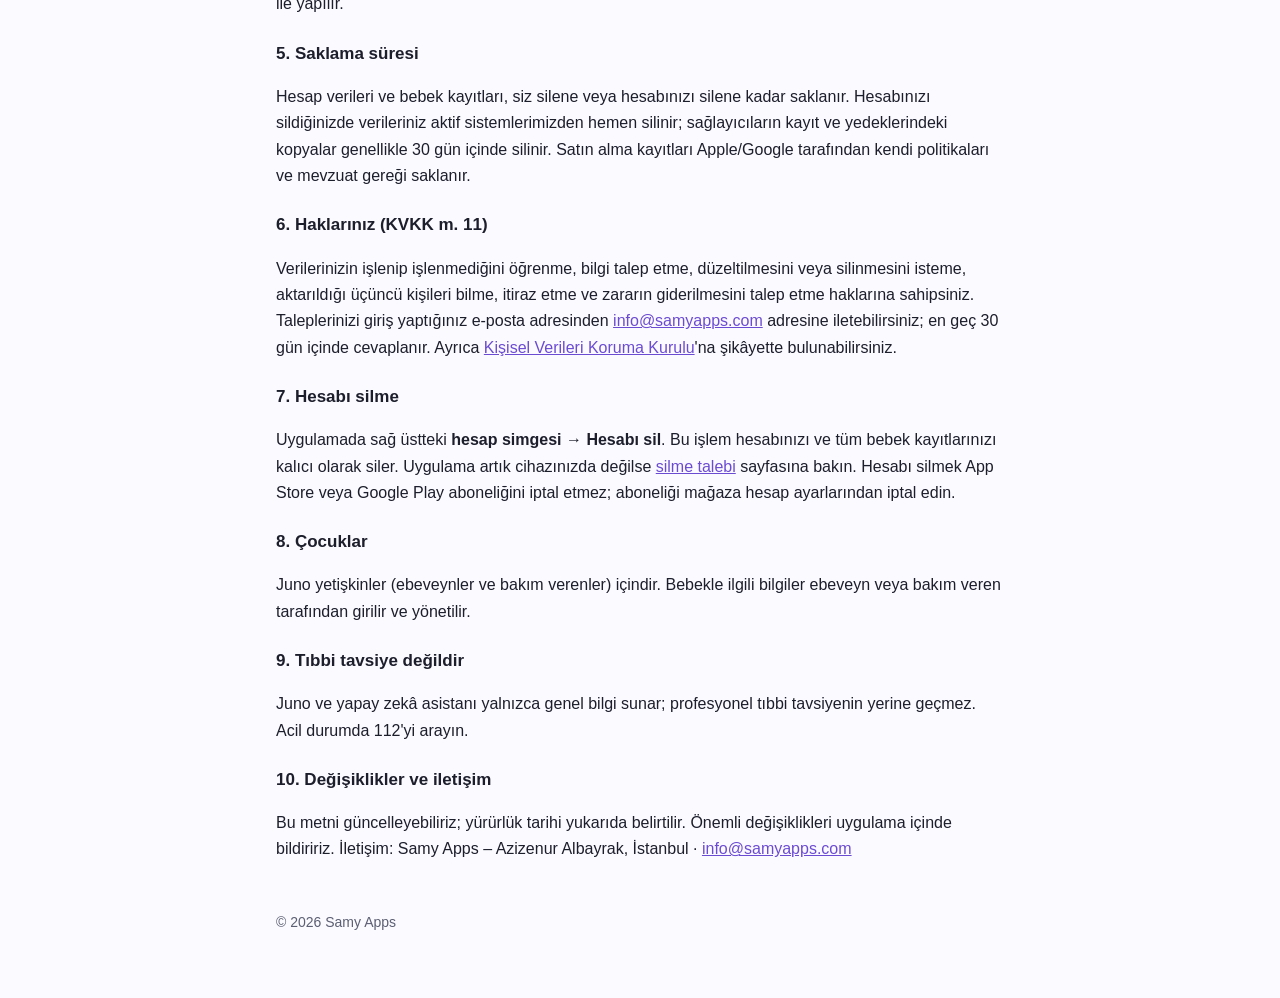
==== commit 3843d72e: "Privacy: in-app permission before data is sent to the AI Co-Authored-By: Claude Opus 5.5 <noreply@an" ====
--- a/juno/privacy/index.html
+++ b/juno/privacy/index.html
@@ -40,7 +40,9 @@
   a baby profile, your baby's age in days (never the name) are sent to our server and to Google's Gemini API
   to generate an answer. <strong>We do not store the content of your
   questions or the answers on our servers.</strong> We only store how many questions you asked on the current
-  day, to apply the daily limit. Please do not include names or other identifying details in your questions.</p>
+  day, to apply the daily limit. Please do not include names or other identifying details in your questions.
+  Nothing is sent to the AI until you allow it: before your first question the app explains what is shared
+  and asks for your permission. You can withdraw it at any time under Account → AI data sharing.</p>
 
   <h3>Family sharing</h3>
   <p>A parent can invite another parent or a caregiver (for example a nanny) to a baby profile with a
@@ -188,7 +190,9 @@
     <li><strong>Yapay zekâ asistanı:</strong> sorunuzun metni ve uygulama diliniz, cevap üretmek için
     sunucumuza ve Google Gemini API'ye gönderilir. <strong>Soru ve cevapların içeriğini sunucularımızda
     saklamayız</strong>; yalnızca günlük limit için o gün kaç soru sorduğunuzu tutarız. Lütfen sorularınıza
-    isim veya kimliğinizi belirleyen bilgiler yazmayın.</li>
+    isim veya kimliğinizi belirleyen bilgiler yazmayın. İzin vermeden yapay zekâya hiçbir şey gönderilmez: ilk
+    sorudan önce uygulama neyin paylaşıldığını açıklar ve izninizi ister. İzni istediğiniz zaman Hesap → Yapay
+    zekâ veri paylaşımı bölümünden geri alabilirsiniz.</li>
     <li><strong>Aile paylaşımı:</strong> bir ebeveyn, tek kullanımlık bir davet koduyla başka bir ebeveyni ya da
     bir bakıcıyı (örneğin dadı) bebek profiline davet edebilir. Davet ettiğiniz kişiler o bebeğin verilerini kendi
     Juno uygulamalarında görür; ekledikleri kayıtların yanında adları görünür. <strong>Ebeveynler</strong> her şeyi
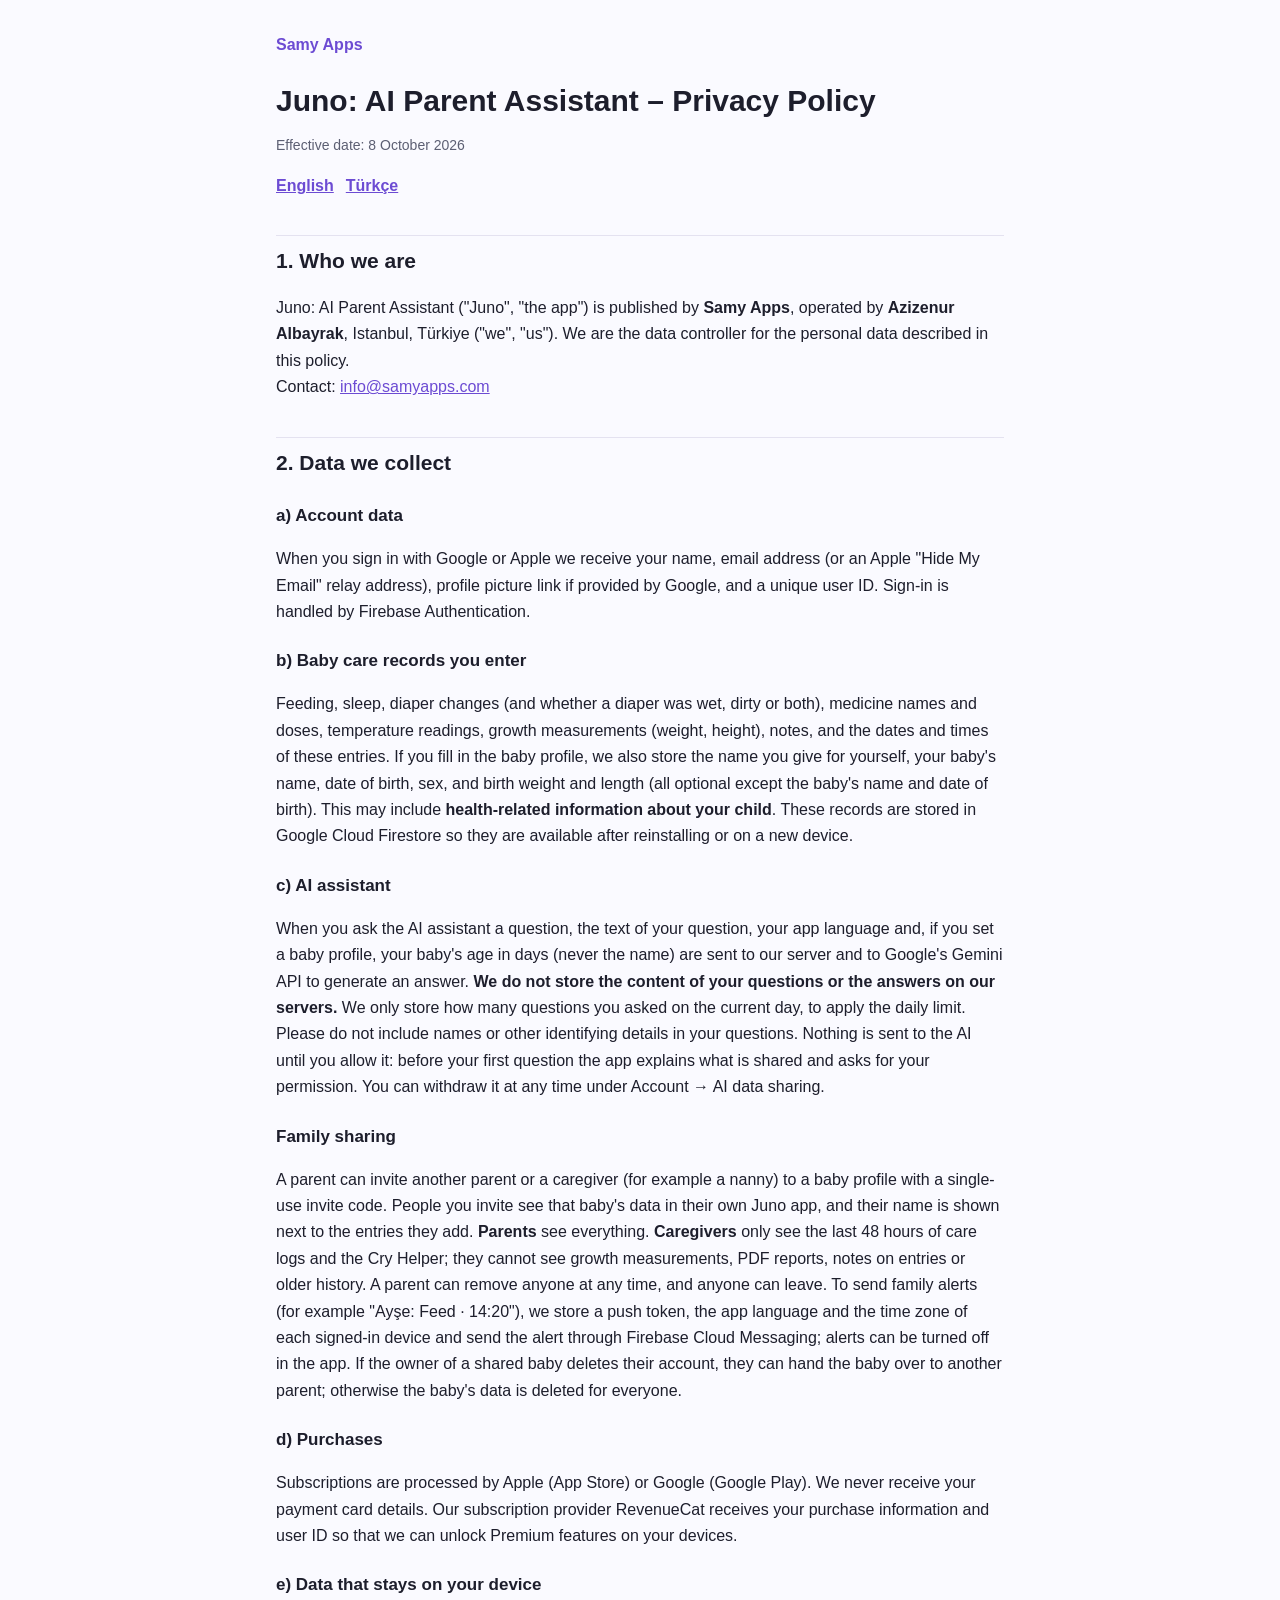
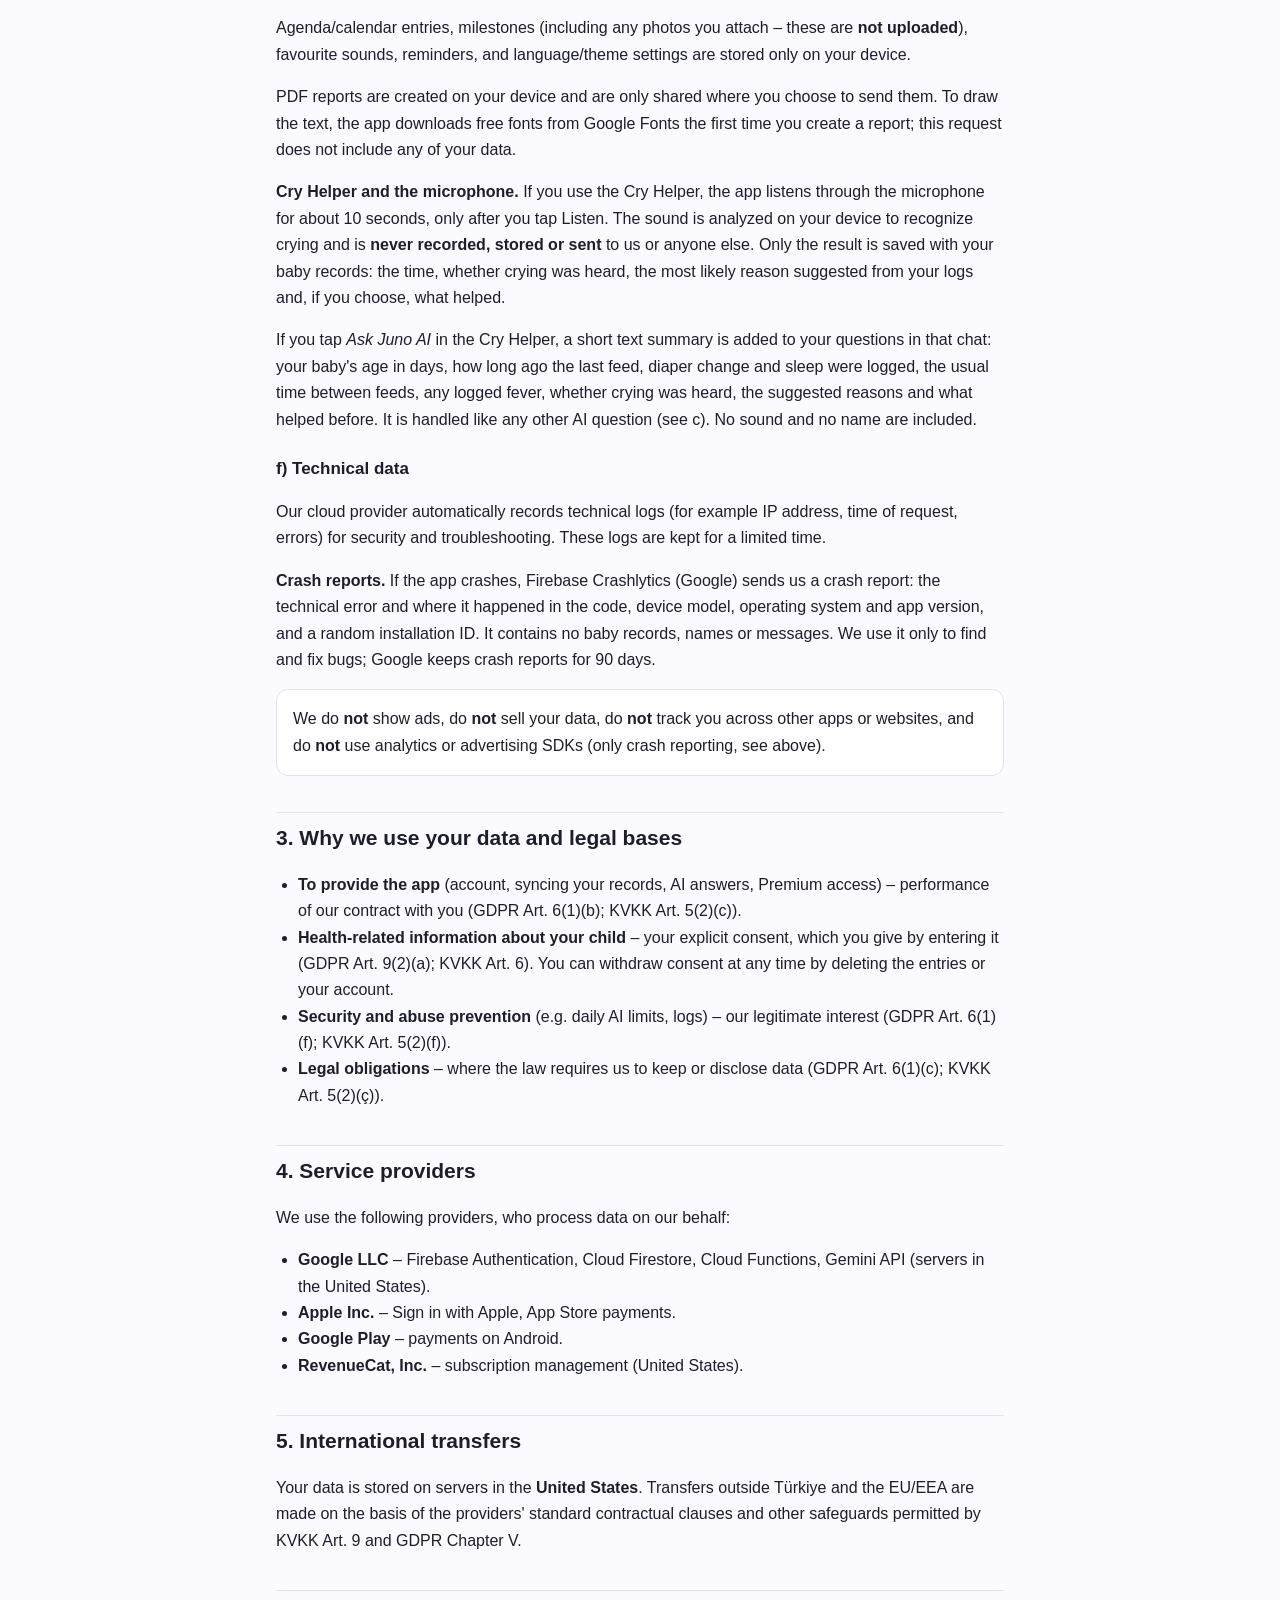
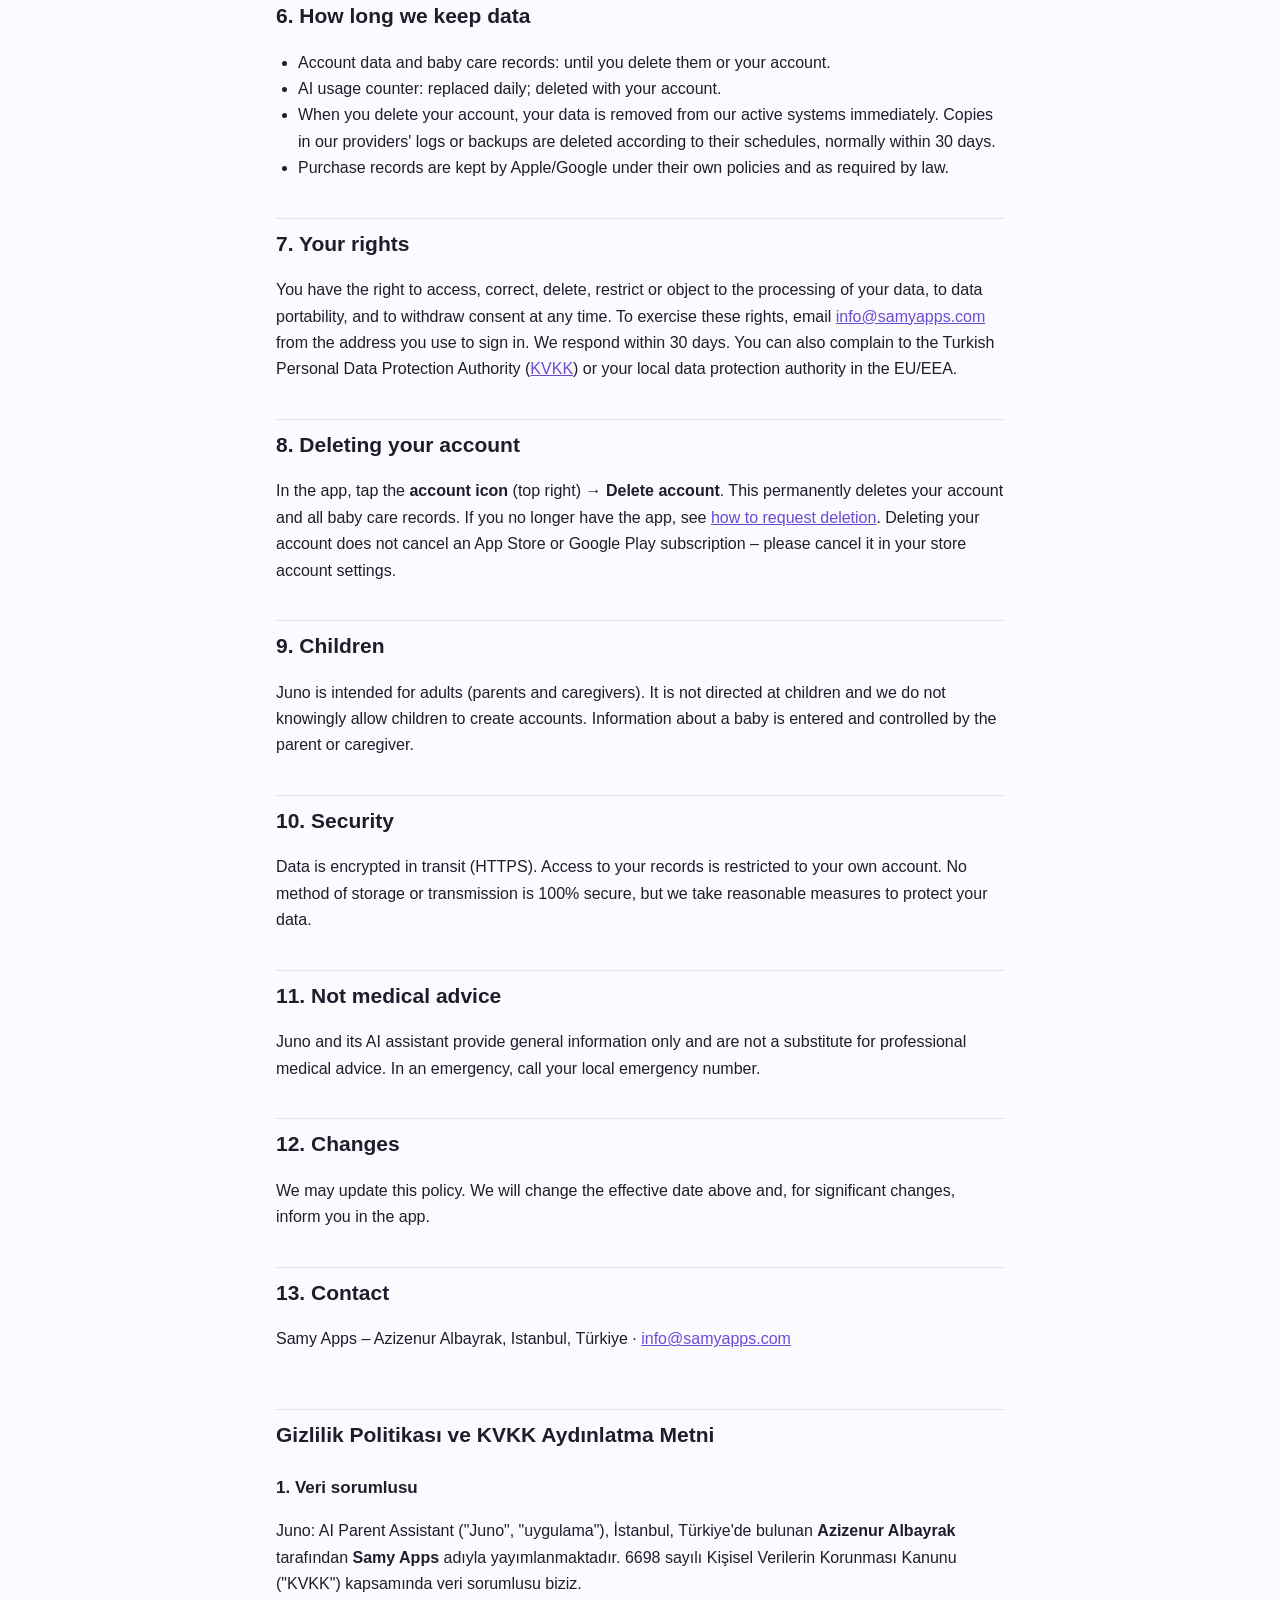
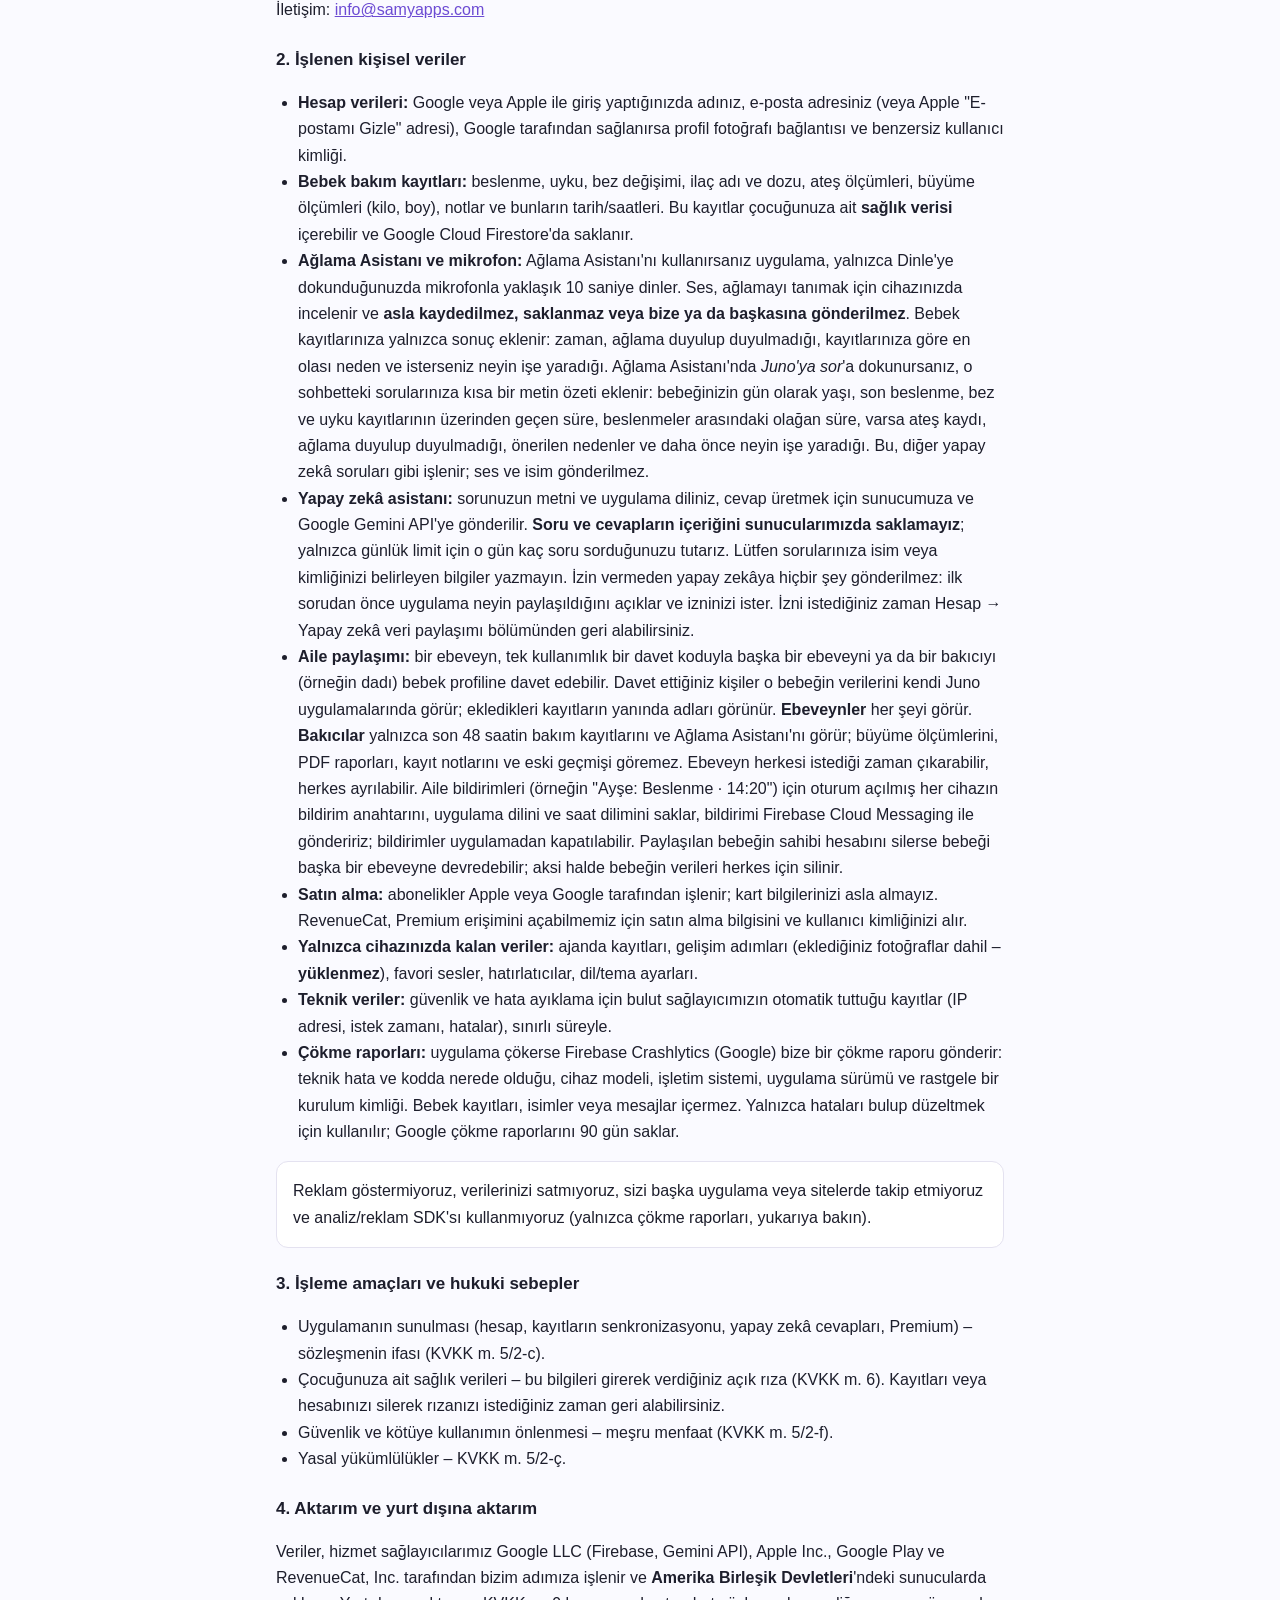
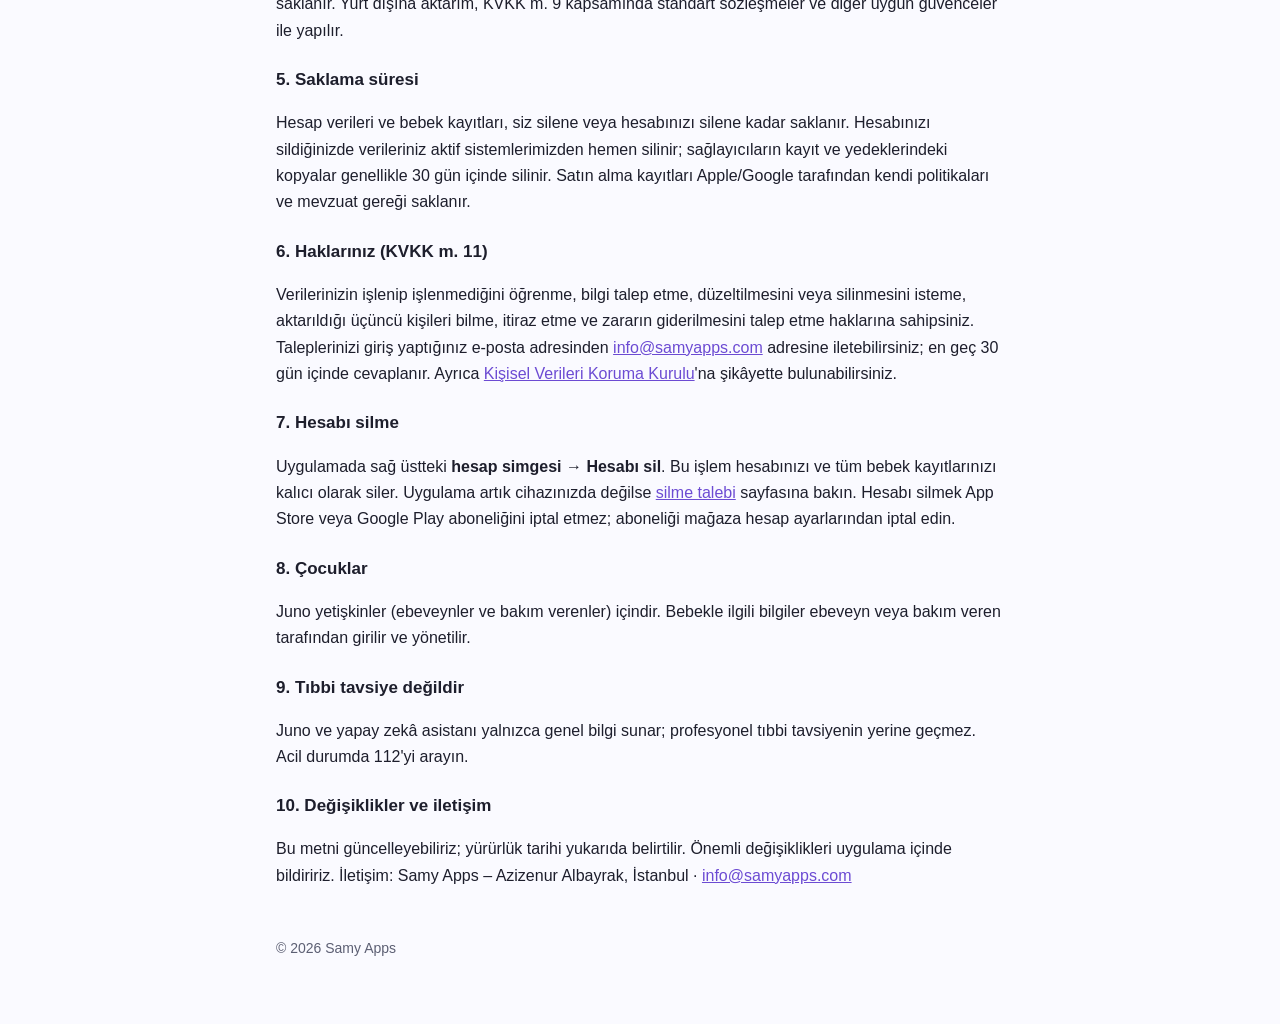
==== commit d9735fdc: "Privacy: complete list of what Ask Juno AI sends Co-Authored-By: Claude Opus 5.5 <noreply@anthropic." ====
--- a/juno/privacy/index.html
+++ b/juno/privacy/index.html
@@ -73,8 +73,9 @@
   result is saved with your baby records: the time, whether crying was heard, the most likely reason
   suggested from your logs and, if you choose, what helped.</p>
   <p>If you tap <em>Ask Juno AI</em> in the Cry Helper, a short text summary is added to your questions in
-  that chat: your baby's age in days, how long ago the last feed, diaper change and sleep were logged, any
-  logged fever, and the suggested reasons. It is handled like any other AI question (see c). No sound and
+  that chat: your baby's age in days, how long ago the last feed, diaper change and sleep were logged, the
+  usual time between feeds, any logged fever, whether crying was heard, the suggested reasons and what helped
+  before. It is handled like any other AI question (see c). No sound and
   no name are included.</p>
 
   <h3>f) Technical data</h3>
@@ -185,7 +186,8 @@
     kayıtlarınıza yalnızca sonuç eklenir: zaman, ağlama duyulup duyulmadığı, kayıtlarınıza göre en olası
     neden ve isterseniz neyin işe yaradığı. Ağlama Asistanı'nda <em>Juno'ya sor</em>'a dokunursanız, o
     sohbetteki sorularınıza kısa bir metin özeti eklenir: bebeğinizin gün olarak yaşı, son beslenme, bez ve
-    uyku kayıtlarının üzerinden geçen süre, varsa ateş kaydı ve önerilen nedenler. Bu, diğer yapay zekâ
+    uyku kayıtlarının üzerinden geçen süre, beslenmeler arasındaki olağan süre, varsa ateş
+    kaydı, ağlama duyulup duyulmadığı, önerilen nedenler ve daha önce neyin işe yaradığı. Bu, diğer yapay zekâ
     soruları gibi işlenir; ses ve isim gönderilmez.</li>
     <li><strong>Yapay zekâ asistanı:</strong> sorunuzun metni ve uygulama diliniz, cevap üretmek için
     sunucumuza ve Google Gemini API'ye gönderilir. <strong>Soru ve cevapların içeriğini sunucularımızda
